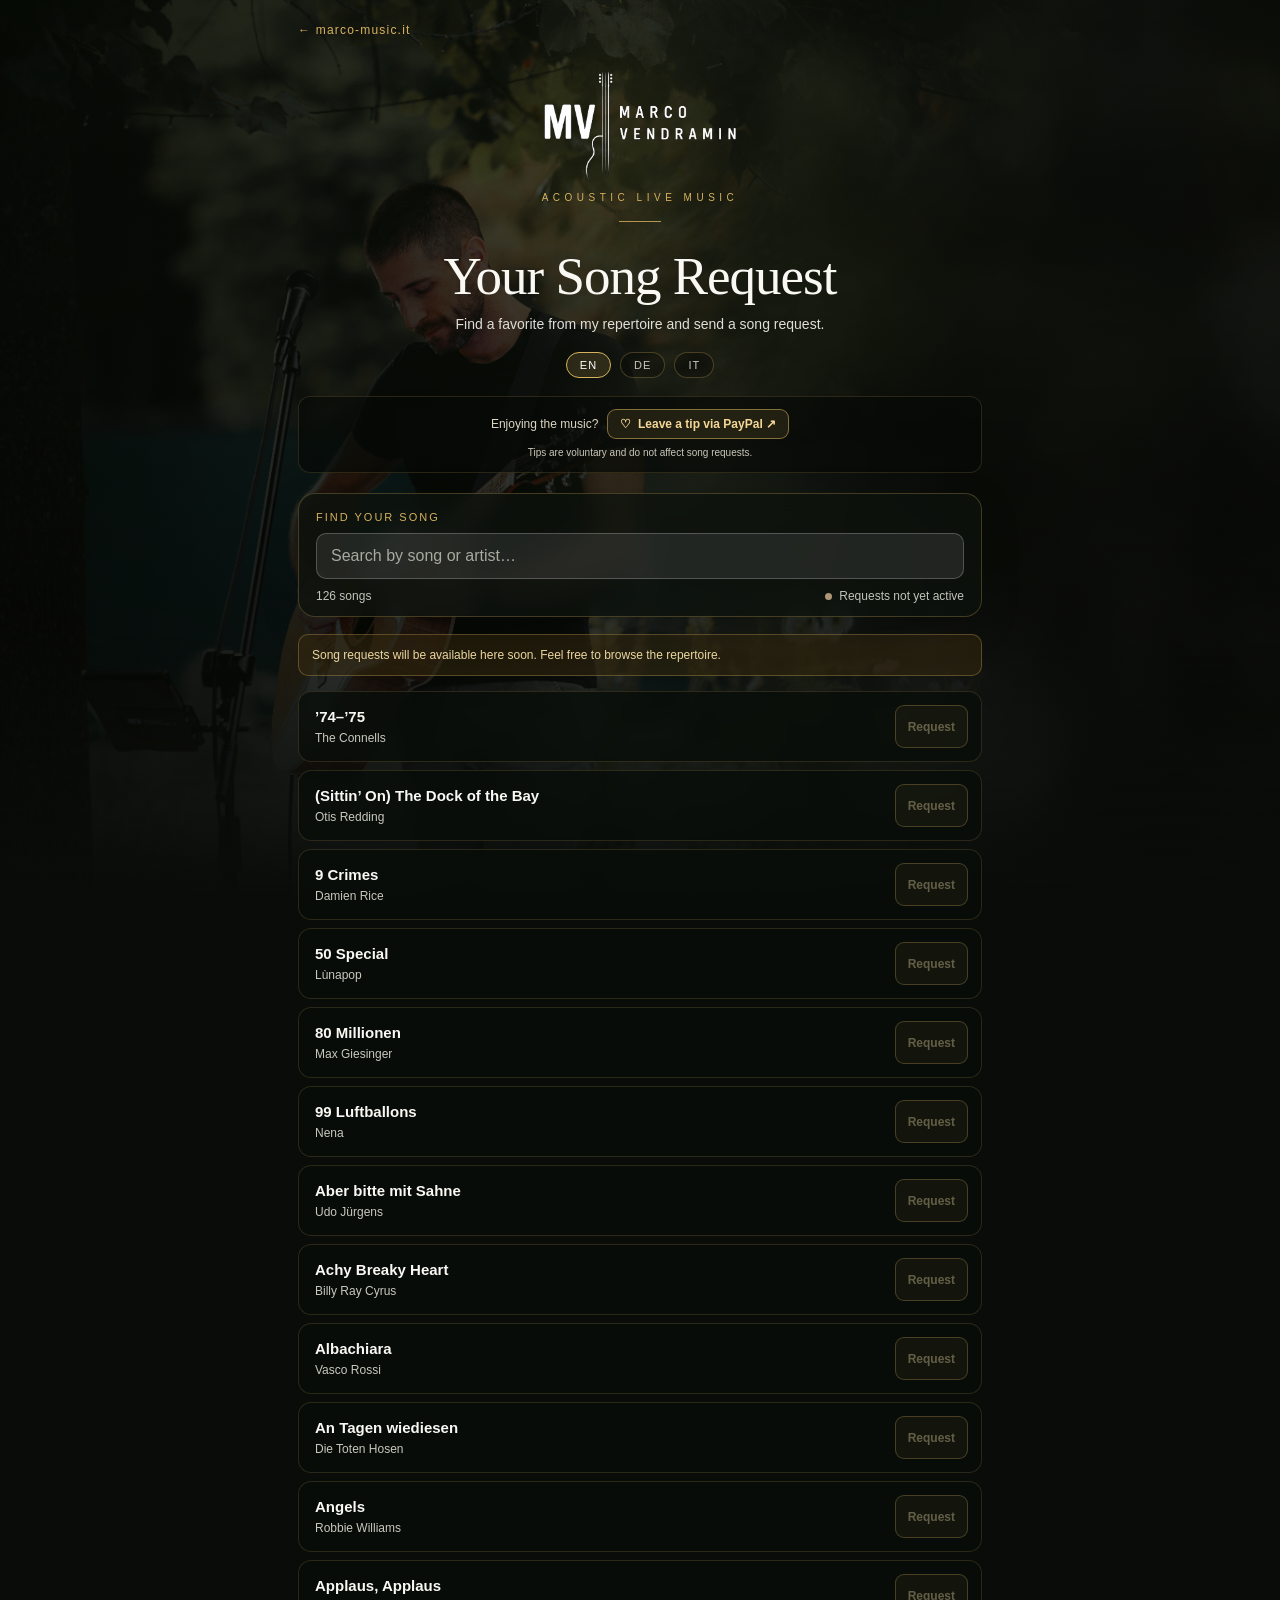
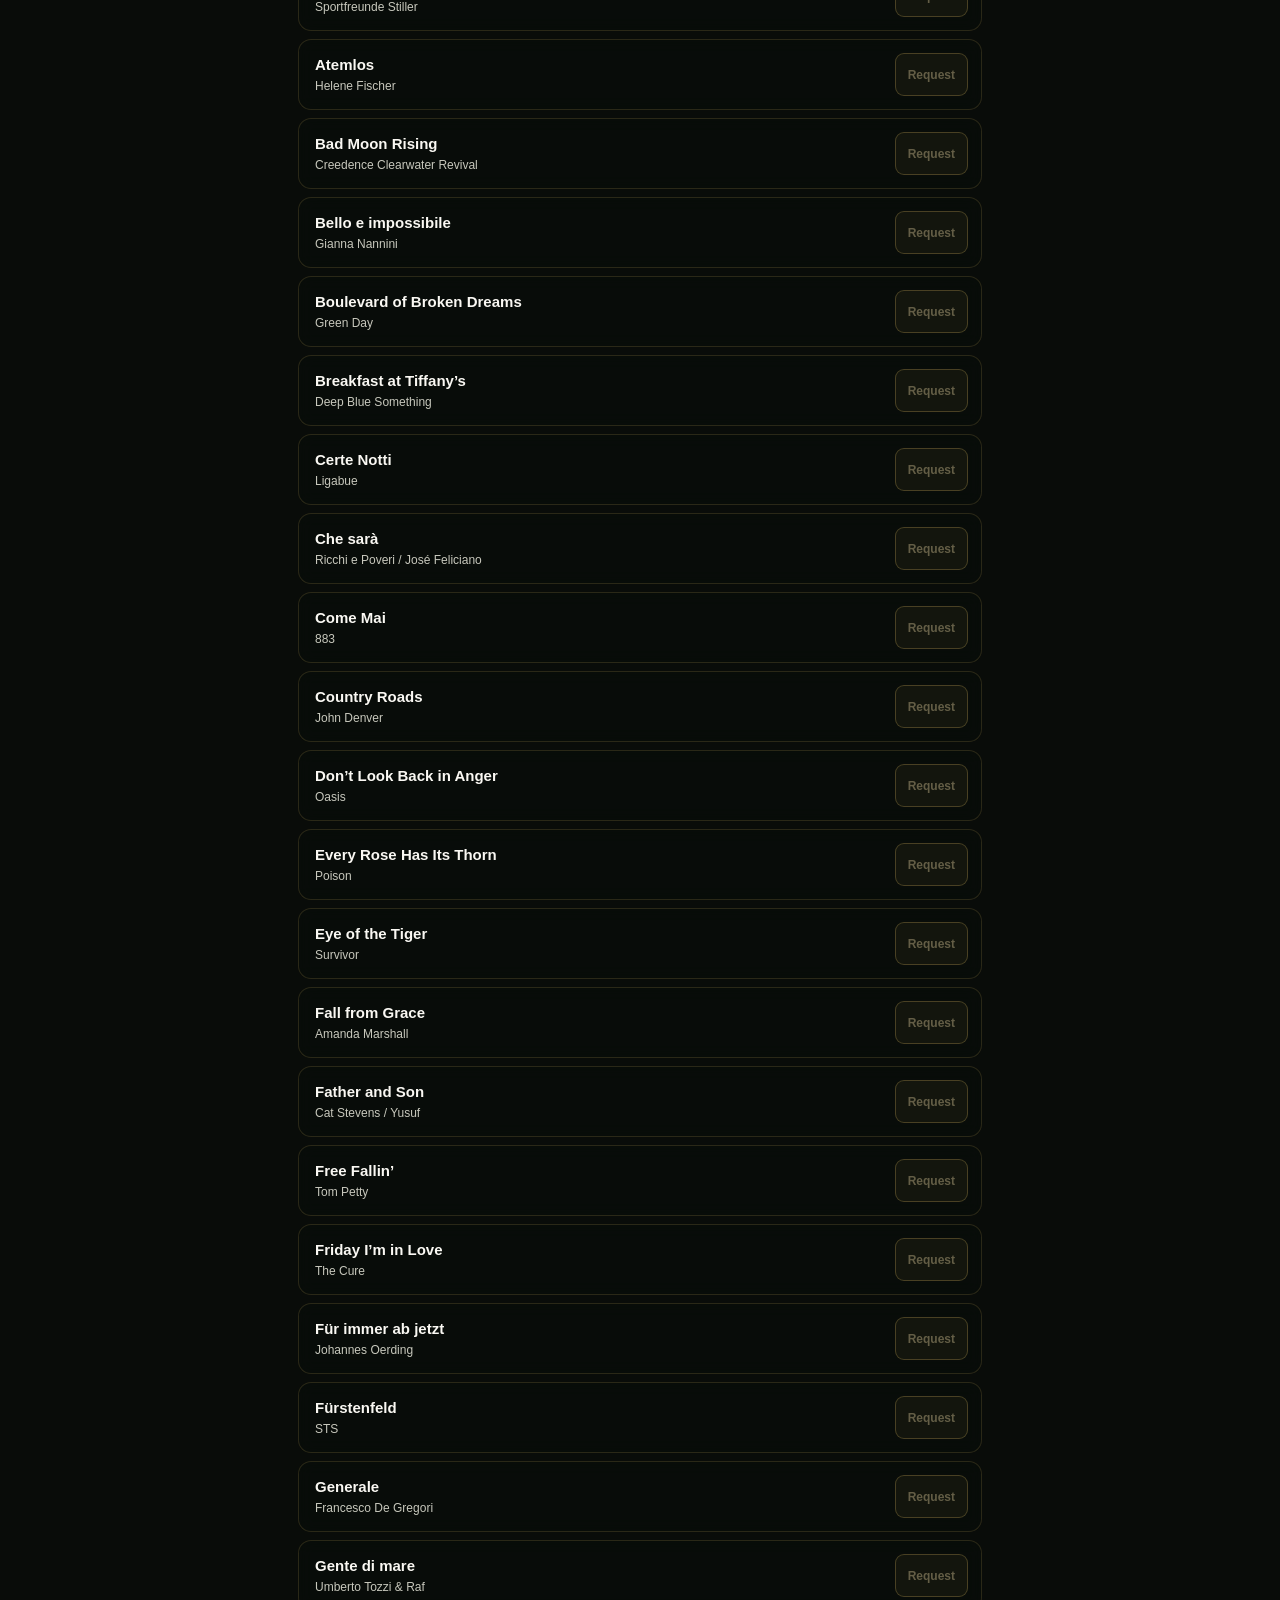
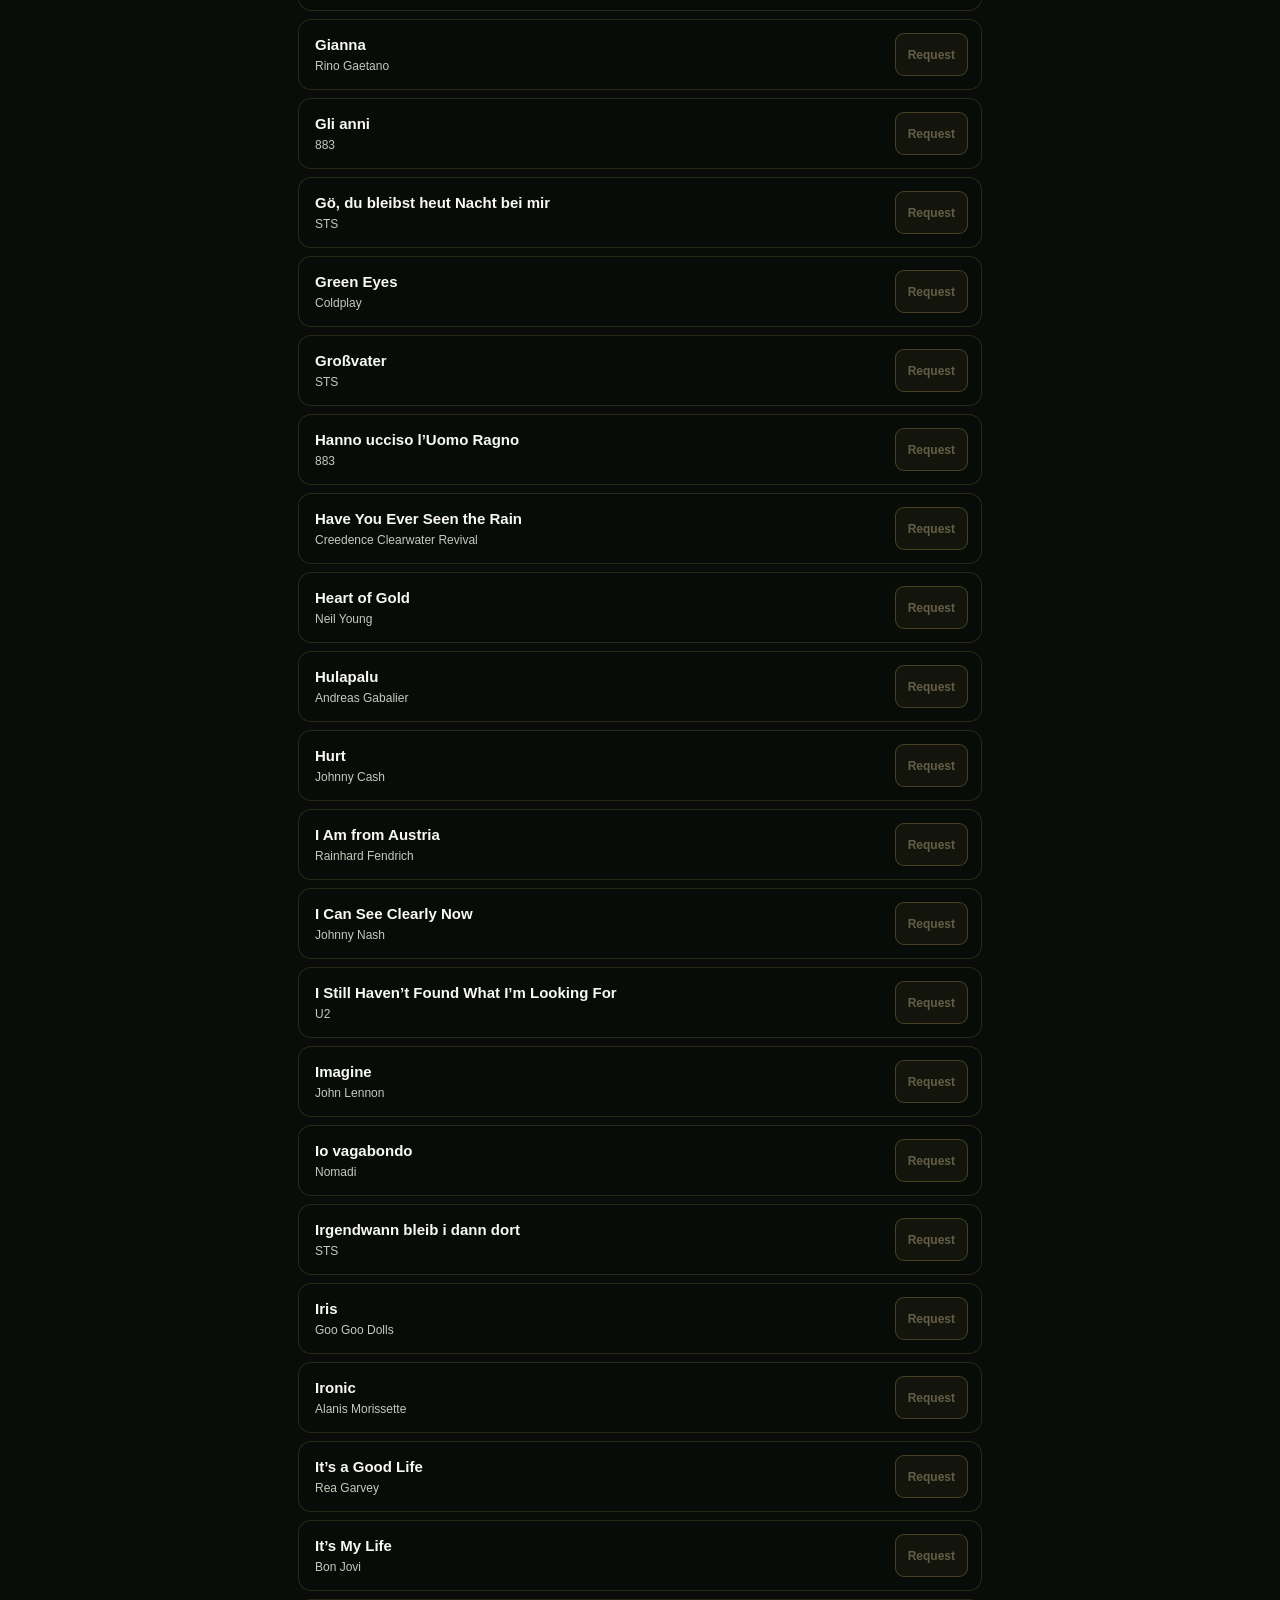
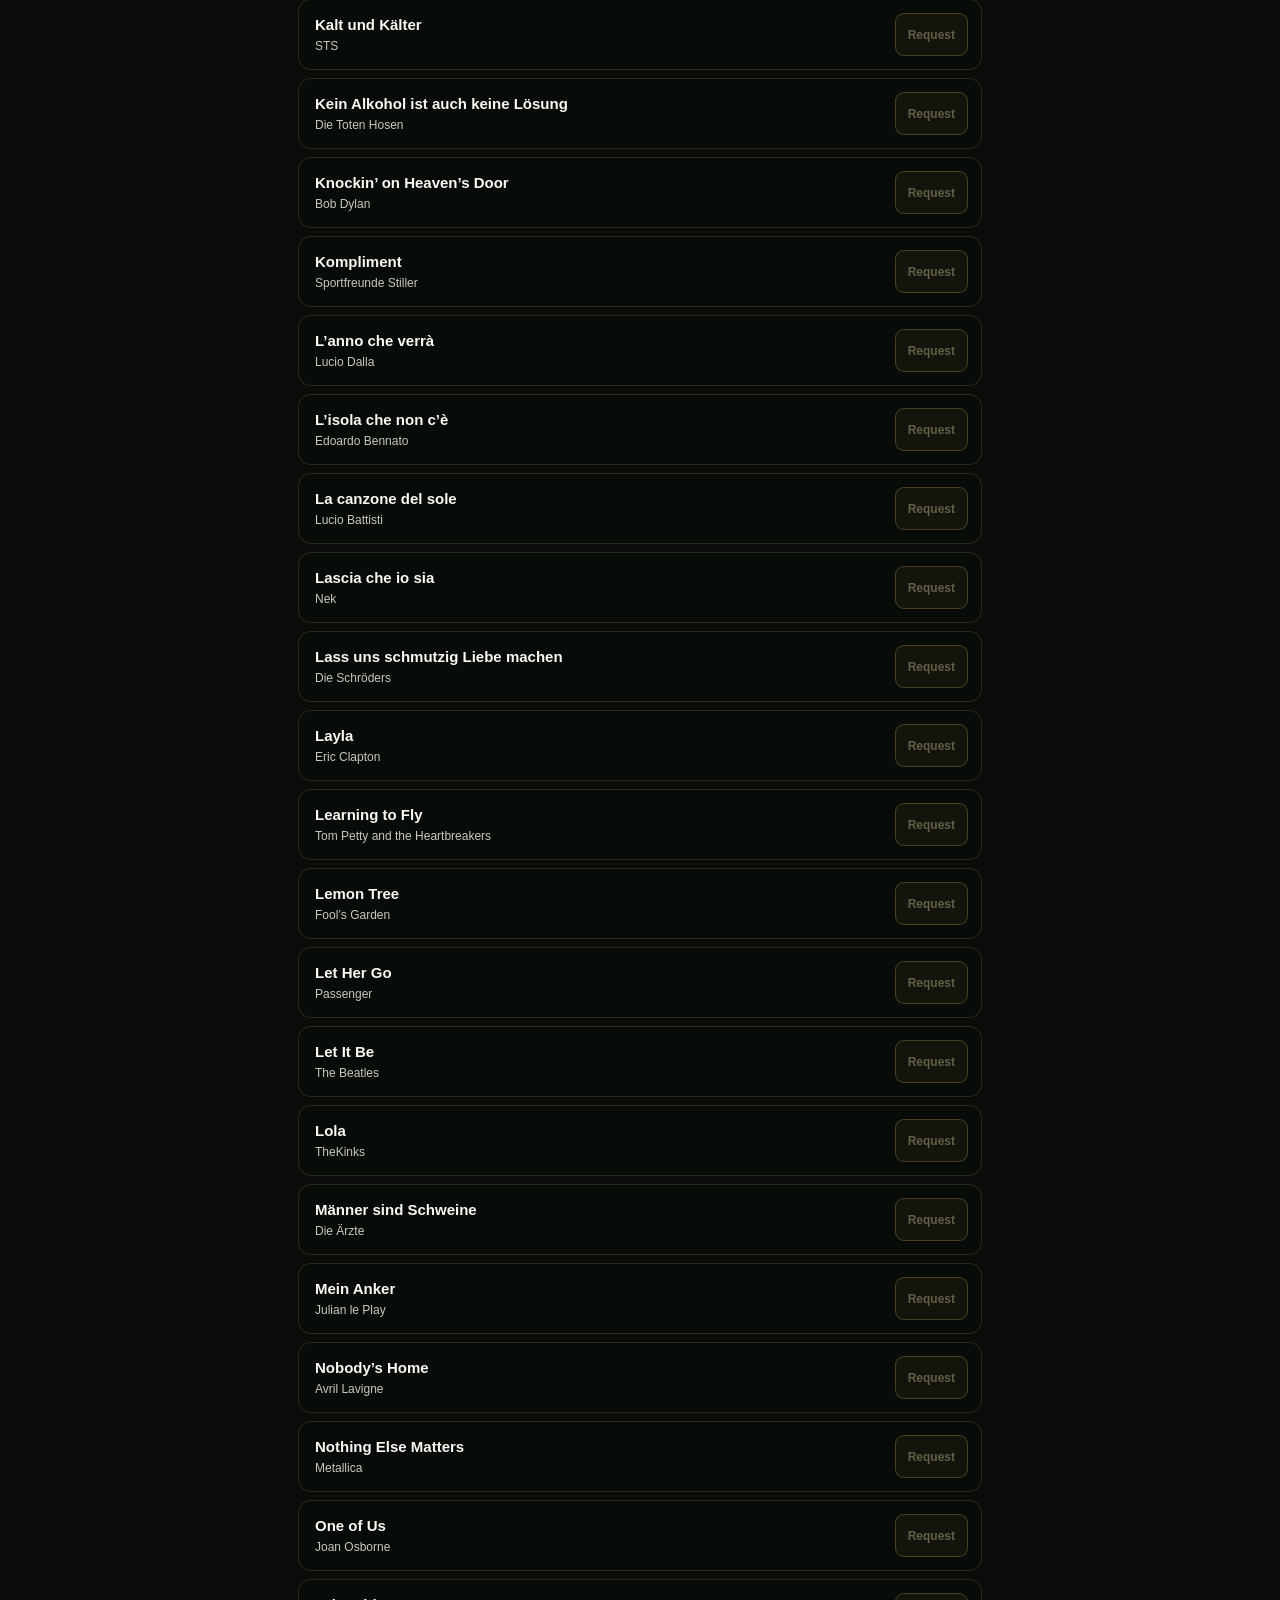
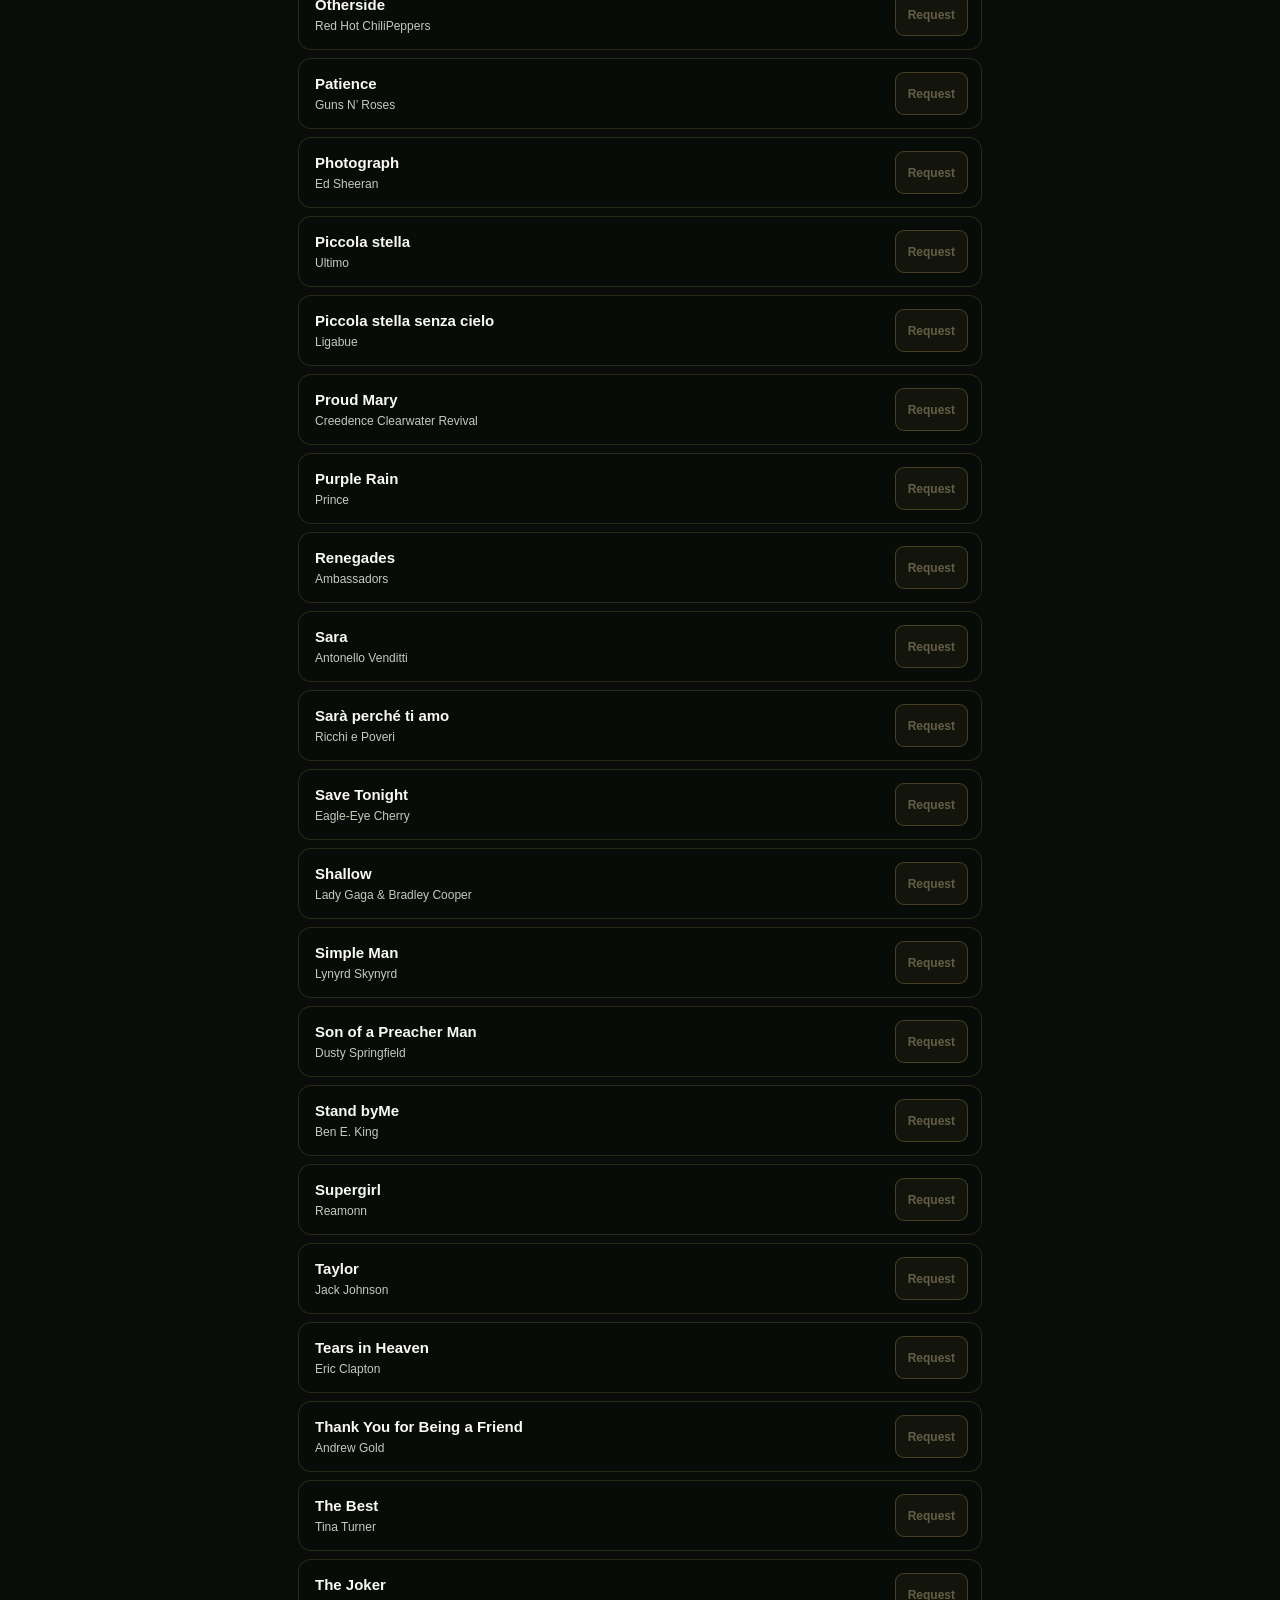
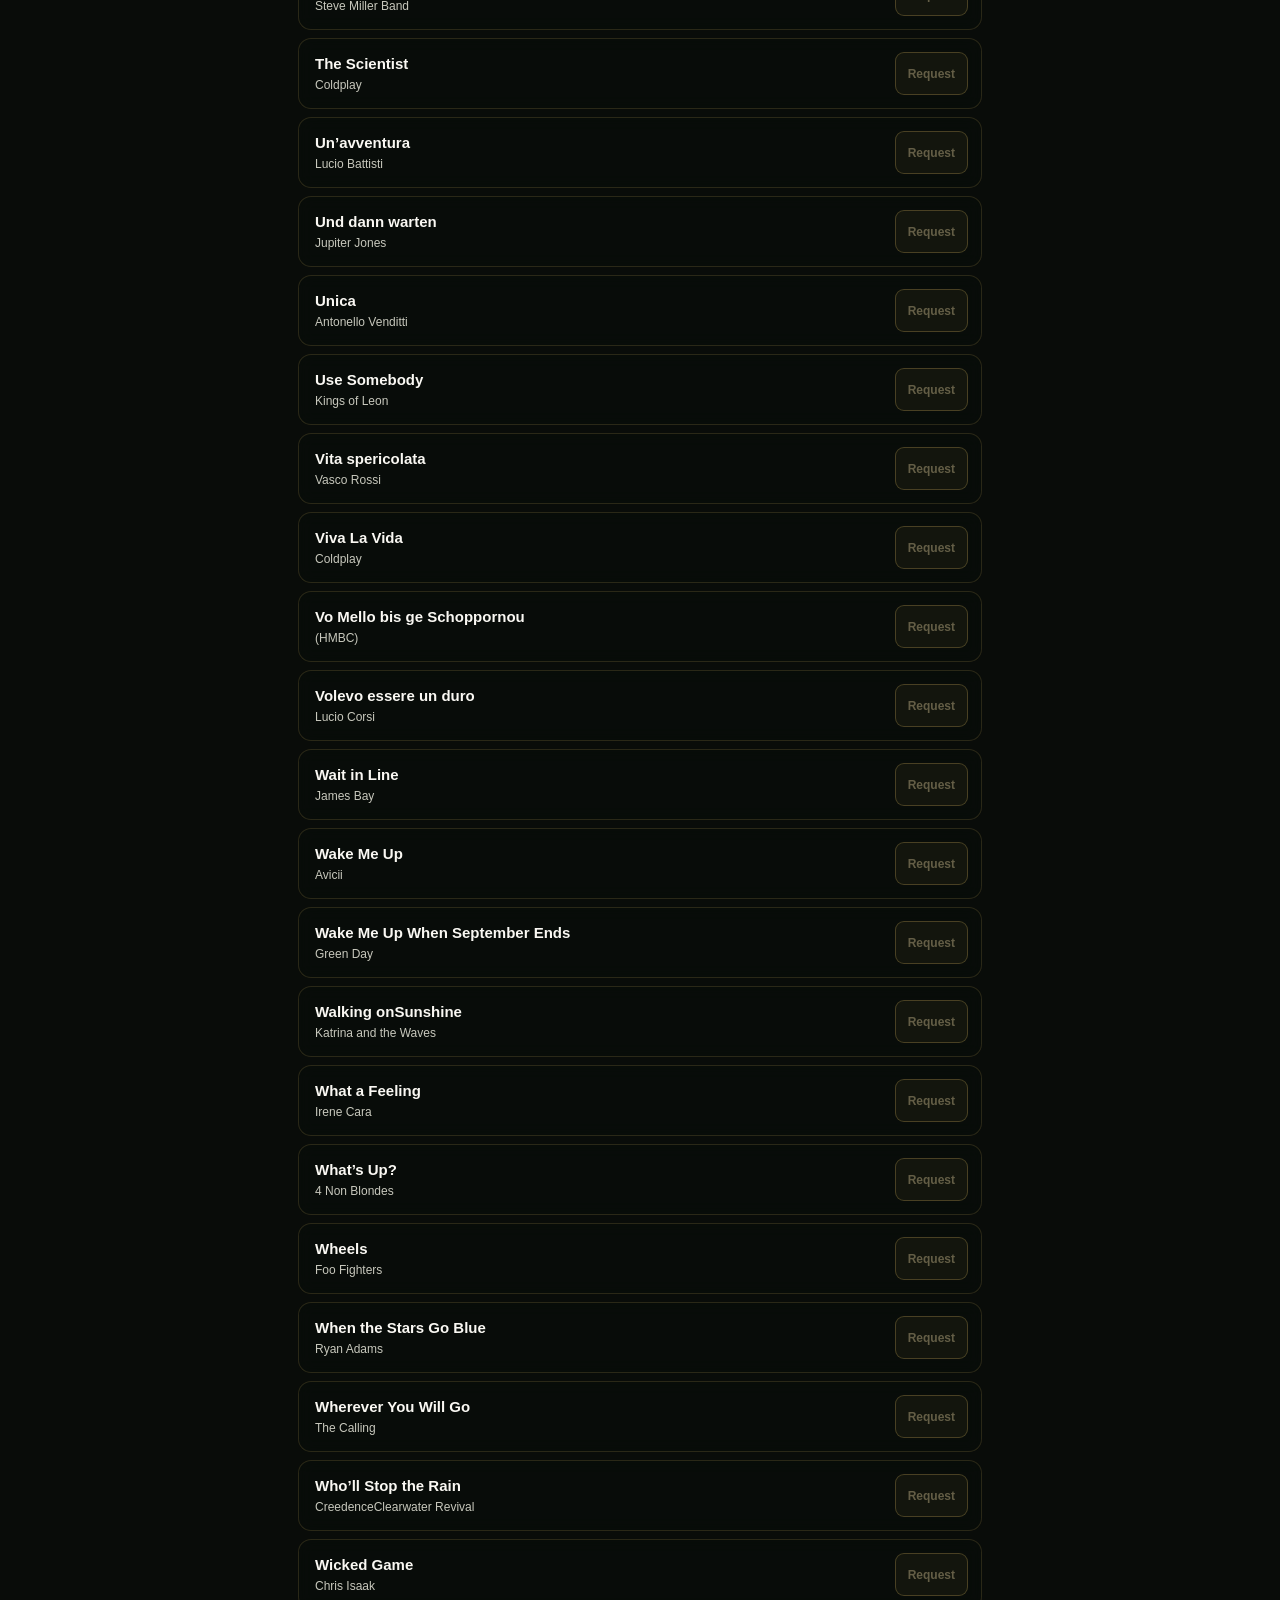
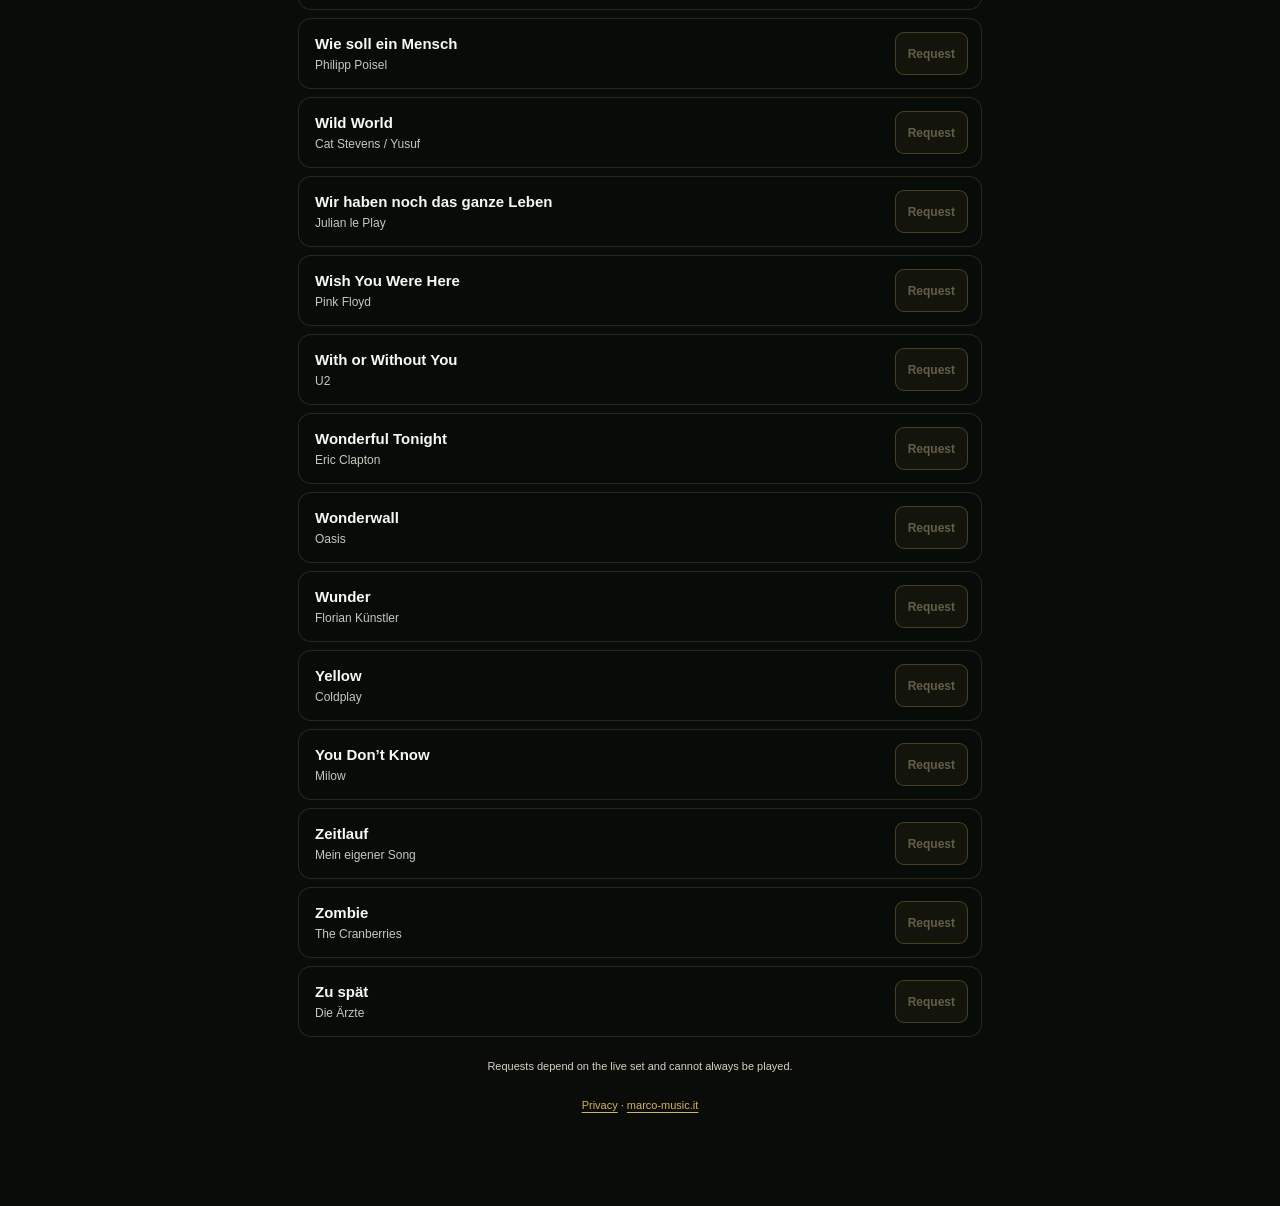
==== songrequest/index.html @ 8c44cd62 "Add files via upload" ====
<!doctype html>
<html lang="en">
<head>
  <meta charset="utf-8"><meta name="viewport" content="width=device-width,initial-scale=1">
  <meta name="theme-color" content="#0c0d09">
  <meta name="description" content="Choose a song from Marco Vendramin's acoustic live music repertoire.">
  <title>Song Requests · Marco Vendramin</title>
  <link rel="stylesheet" href="./styles.css">
  <script defer src="./config.js"></script><script defer src="./app.js"></script>
</head>
<body>
  <main class="shell">
    <a class="backlink" href="../">← marco-music.it</a>
    <header class="masthead">
      <img class="logo" src="../logo.png" alt="Marco Vendramin" />
      <p class="tagline">Acoustic Live Music</p>
      <h1 class="heading" id="heading">Your Song Request</h1>
      <p class="intro" id="intro">Find a favorite from my repertoire and send a song request.</p>
      <div class="langs" role="group" aria-label="Language">
        <button type="button" class="lang" data-lang="en">EN</button>
        <button type="button" class="lang" data-lang="de">DE</button>
        <button type="button" class="lang" data-lang="it">IT</button>
      </div>
    </header>
    <aside class="tip-row" aria-label="Support my music">
      <span id="tip-copy">Enjoying the music?</span>
      <a id="paypal-link" href="https://paypal.me/VendraminMarco?locale.x=it_IT&amp;country.x=IT" target="_blank" rel="noopener noreferrer">♡ &nbsp;<span id="tip-action">Leave a tip via PayPal</span> ↗</a>
      <small id="tip-note">Tips are voluntary and don't affect song requests.</small>
    </aside>
    <section class="search-card" aria-label="Search songs">
      <label class="search-label" for="search" id="search-label">Find your song</label>
      <input class="search-input" id="search" type="search" inputmode="search" autocomplete="off" placeholder="Search by song or artist…">
      <div class="search-meta"><span id="count">Loading songs…</span><span class="state"><span class="dot" id="status-dot"></span><span id="status">Checking requests…</span></span></div>
    </section>
    <div id="notice" class="notice" hidden role="status"></div>
    <ul id="songs" class="songlist" aria-live="polite"></ul>
    <p class="fineprint" id="disclaimer">Requests depend on the live set and cannot always be played.</p>
    <p class="fineprint"><a href="./privacy.html">Privacy</a> · <a href="../">marco-music.it</a></p>
  </main>
  <div id="modal" class="modal" hidden role="dialog" aria-modal="true" aria-labelledby="modal-heading">
    <div class="modal-card">
      <h2 class="modal-title" id="modal-heading">Request this song?</h2>
      <div id="modal-song" class="modal-song"></div><div id="modal-artist" class="modal-artist"></div>
      <div class="modal-actions"><button class="action secondary" type="button" id="cancel">Cancel</button><button class="action primary" type="button" id="send">Send request</button></div>
    </div>
  </div>
</body>
</html>
---- songrequest/styles.css ----
:root{color-scheme:dark;--ink:#faf8f3;--muted:#c0c5b9;--gold:#d7b25e;--line:rgba(215,178,94,.27);--surface:rgba(13,18,13,.78);--deep:#080b08;--ok:#9dbb87}
*{box-sizing:border-box}html{scroll-behavior:smooth}body{margin:0;min-height:100vh;background:#090c09;color:var(--ink);font-family:-apple-system,BlinkMacSystemFont,"Segoe UI",Roboto,Arial,sans-serif}
body:before{content:"";position:fixed;inset:0;z-index:-2;background:linear-gradient(95deg,rgba(6,10,5,.90),rgba(8,12,7,.55) 45%,rgba(4,6,4,.84)),url('../background.jpg') center 38%/cover no-repeat}
body:after{content:"";position:fixed;inset:0;z-index:-1;background:linear-gradient(to bottom,rgba(0,0,0,.15),rgba(0,0,0,.45) 70%,#090c09)}
a{color:inherit}button,input{font:inherit}button{cursor:pointer}button:disabled{cursor:not-allowed}button:focus-visible,input:focus-visible,a:focus-visible{outline:2px solid var(--gold);outline-offset:3px}
.shell{max-width:720px;margin:auto;padding:20px 18px 70px}.masthead{text-align:center;padding-top:14px}.logo{display:block;width:206px;max-width:56vw;height:auto;margin:0 auto 0;filter:drop-shadow(0 3px 20px rgba(0,0,0,.55))}.tagline{font-size:10px;letter-spacing:4.5px;color:var(--gold);text-transform:uppercase;margin:6px 0 24px}.tagline:after{content:"";width:42px;height:1px;background:var(--gold);display:block;margin:18px auto 0;opacity:.8}
.heading{font-family:Georgia,"Times New Roman",serif;font-weight:400;text-align:center;font-size:clamp(35px,7.5vw,53px);margin:7px 0 7px;letter-spacing:-1px}.intro{text-align:center;line-height:1.6;color:#dfded8;margin:0 auto 21px;max-width:480px;font-size:14px}.langs{display:flex;justify-content:center;gap:9px;margin:-4px 0 18px}.lang{border:1px solid rgba(215,178,94,.28);border-radius:18px;background:rgba(0,0,0,.25);color:#c9c7bd;font-size:11px;letter-spacing:1px;padding:6px 13px}.lang[aria-pressed="true"]{background:rgba(215,178,94,.16);color:#fff;border-color:var(--gold)}
.search-card,.panel{background:var(--surface);border:1px solid var(--line);border-radius:17px;backdrop-filter:blur(10px);-webkit-backdrop-filter:blur(10px);box-shadow:0 12px 40px rgba(0,0,0,.14)}.search-card{padding:17px 17px 13px;margin:0 0 17px}.search-label{display:block;font-size:11px;text-transform:uppercase;letter-spacing:2px;color:var(--gold);margin-bottom:10px}.search-input{width:100%;background:rgba(255,255,255,.085);color:var(--ink);padding:13px 14px;border:1px solid rgba(255,255,255,.22);border-radius:10px;font-size:16px;outline:0}.search-input::placeholder{color:#a7aa9f}.search-meta{display:flex;justify-content:space-between;gap:10px;margin-top:10px;font-size:12px;color:var(--muted)}.state{font-size:12px;display:inline-flex;gap:7px;align-items:center}.dot{width:7px;height:7px;border-radius:50%;background:#af9776;display:inline-block}.dot.live{background:#9dbb87;box-shadow:0 0 0 3px rgba(157,187,135,.10)}
.songlist{display:grid;gap:8px;list-style:none;padding:0;margin:0}.song{border:1px solid rgba(215,178,94,.17);border-radius:13px;background:rgba(9,13,10,.77);padding:13px 13px 13px 16px;display:flex;justify-content:space-between;gap:12px;align-items:center;backdrop-filter:blur(8px)}.song-title{font-size:15px;line-height:1.35;font-weight:600;margin-bottom:3px}.song-artist{font-size:12px;line-height:1.35;color:#c8c8bd}.wish{border:1px solid rgba(215,178,94,.8);border-radius:9px;background:rgba(215,178,94,.15);color:#f9e2a9;padding:10px 12px;white-space:nowrap;font-size:12px;font-weight:600;min-height:43px;flex-shrink:0}.wish:hover:not(:disabled){background:rgba(215,178,94,.30)}.wish:disabled{opacity:.38}.no-results{text-align:center;padding:24px 10px;color:#ddd}.fineprint{text-align:center;color:#d8d3c0;font-size:11px;line-height:1.6;margin:21px 0}.fineprint a{color:var(--gold);text-underline-offset:3px}.backlink{display:inline-block;color:#d9b25d;text-decoration:none;font-size:12px;letter-spacing:1.2px;margin-bottom:14px}.backlink:hover{text-decoration:underline}
.notice{padding:11px 13px;border-radius:10px;border:1px solid rgba(215,178,94,.32);background:rgba(52,40,16,.55);margin:10px 0 15px;color:#efd9a2;font-size:12px;line-height:1.5}.notice[hidden]{display:none}.notice.error{border-color:#b8796f;background:rgba(77,29,29,.65);color:#f3cac2}.notice.success{border-color:#7d9f7a;background:rgba(27,65,35,.65);color:#d8edcd}
.modal{position:fixed;inset:0;z-index:50;display:grid;place-items:center;background:rgba(0,0,0,.72);padding:20px}.modal[hidden]{display:none}.modal-card{max-width:410px;width:100%;border-radius:17px;padding:24px;background:#171b14;border:1px solid var(--line);box-shadow:0 18px 55px rgba(0,0,0,.5)}.modal-title{font-family:Georgia,"Times New Roman",serif;font-size:25px;margin:2px 0 13px}.modal-song{font-size:17px;font-weight:600}.modal-artist{font-size:13px;color:#c0c2b9;margin-top:4px}.modal-actions{display:flex;justify-content:flex-end;gap:10px;margin-top:22px}.action{border-radius:10px;min-height:43px;padding:10px 15px;font-weight:600;font-size:13px}.action.secondary{color:#ecece5;background:transparent;border:1px solid rgba(255,255,255,.25)}.action.primary{border:1px solid #d7b25e;background:var(--gold);color:#1a160a}.action.primary:disabled{opacity:.5}.sr-only{position:absolute;width:1px;height:1px;padding:0;margin:-1px;overflow:hidden;clip:rect(0,0,0,0);white-space:nowrap;border:0}
@media(max-width:420px){.shell{padding:12px 12px 46px}.logo{width:190px}.song{padding:11px 10px 11px 12px}.song-title{font-size:14px}.wish{font-size:11px;padding:9px 10px}.search-card{padding:14px}}

.tip-row{display:flex;justify-content:center;align-items:center;flex-wrap:wrap;column-gap:9px;row-gap:7px;margin:0 0 20px;padding:12px 14px;border:1px solid rgba(215,178,94,.17);border-radius:12px;background:rgba(6,9,6,.68);text-align:center;font-size:12px;color:#ded7c4}
.tip-row a{display:inline-block;padding:7px 12px;border:1px solid rgba(215,178,94,.55);border-radius:9px;background:rgba(215,178,94,.11);color:#f5d898;text-decoration:none;font-weight:700}
.tip-row a:hover{background:rgba(215,178,94,.24)}.tip-row small{display:block;flex-basis:100%;font-size:10px;color:#cbc7bb;line-height:1.4}
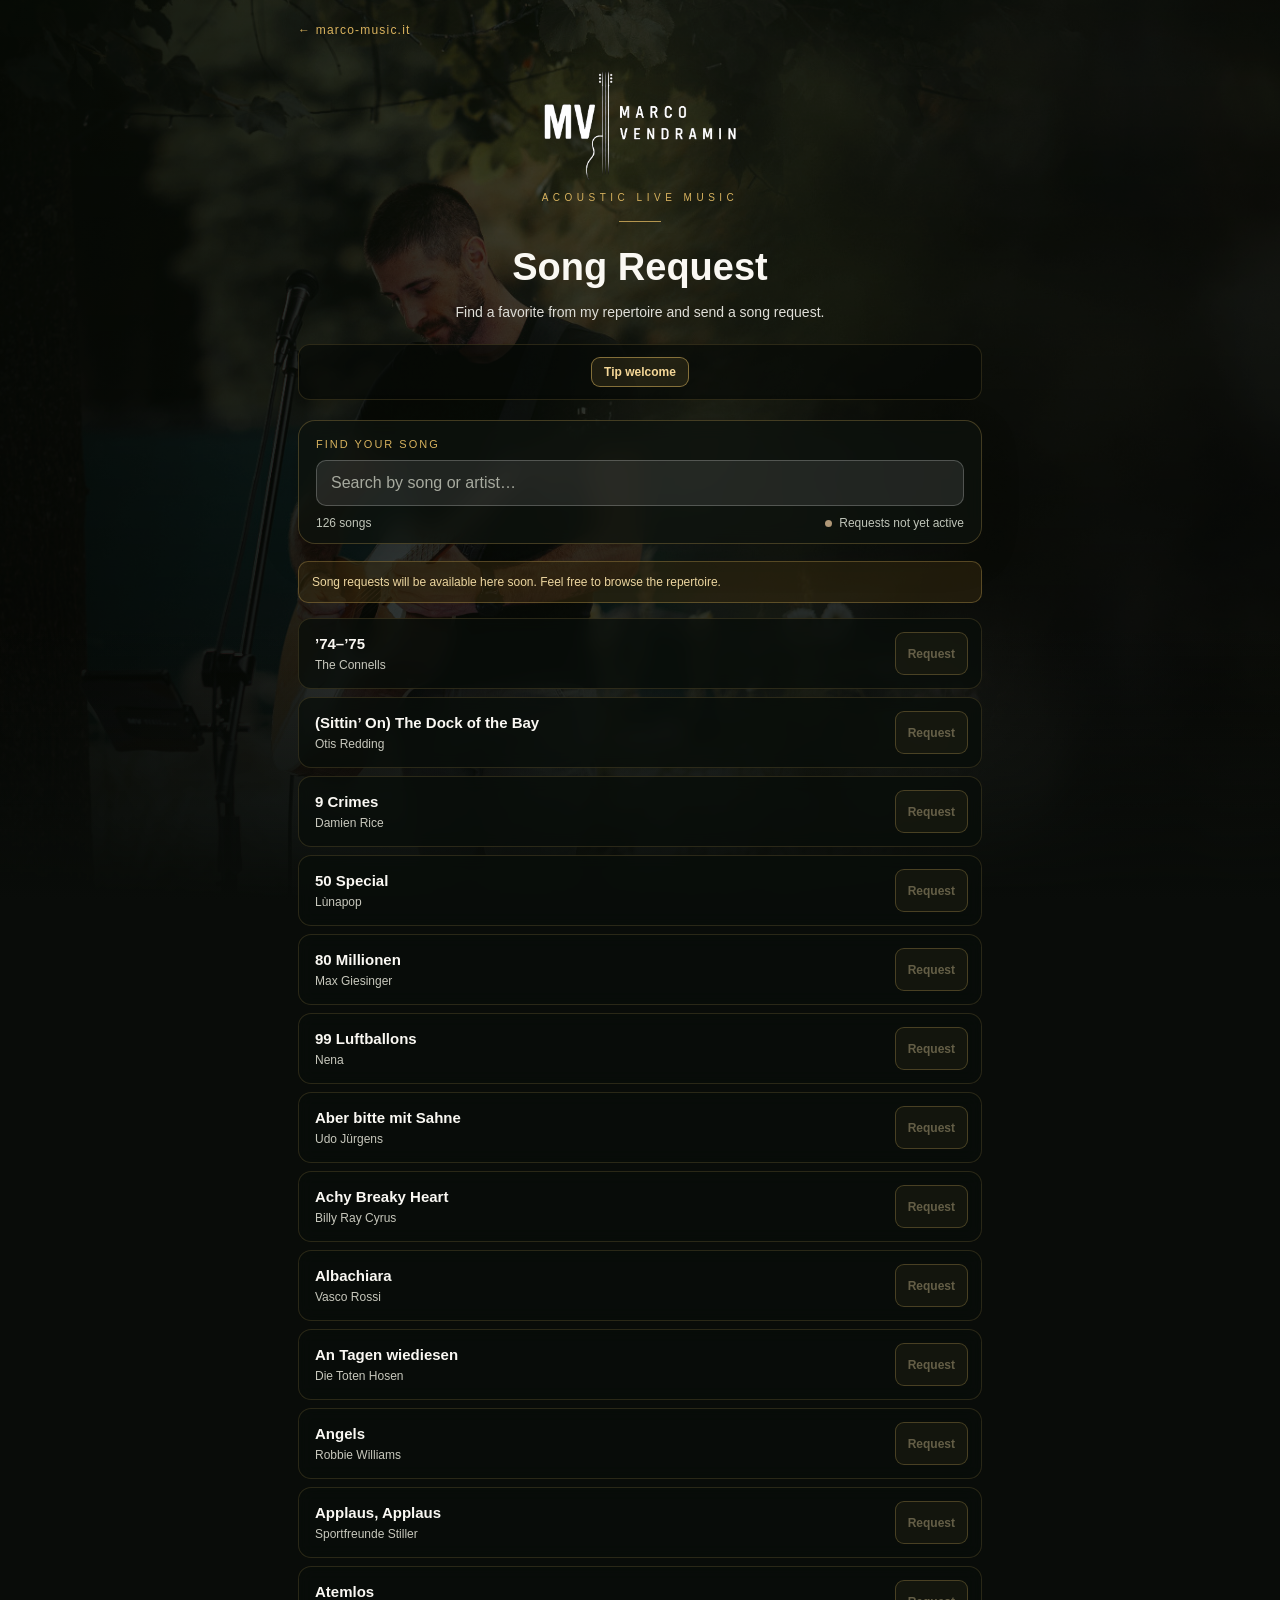
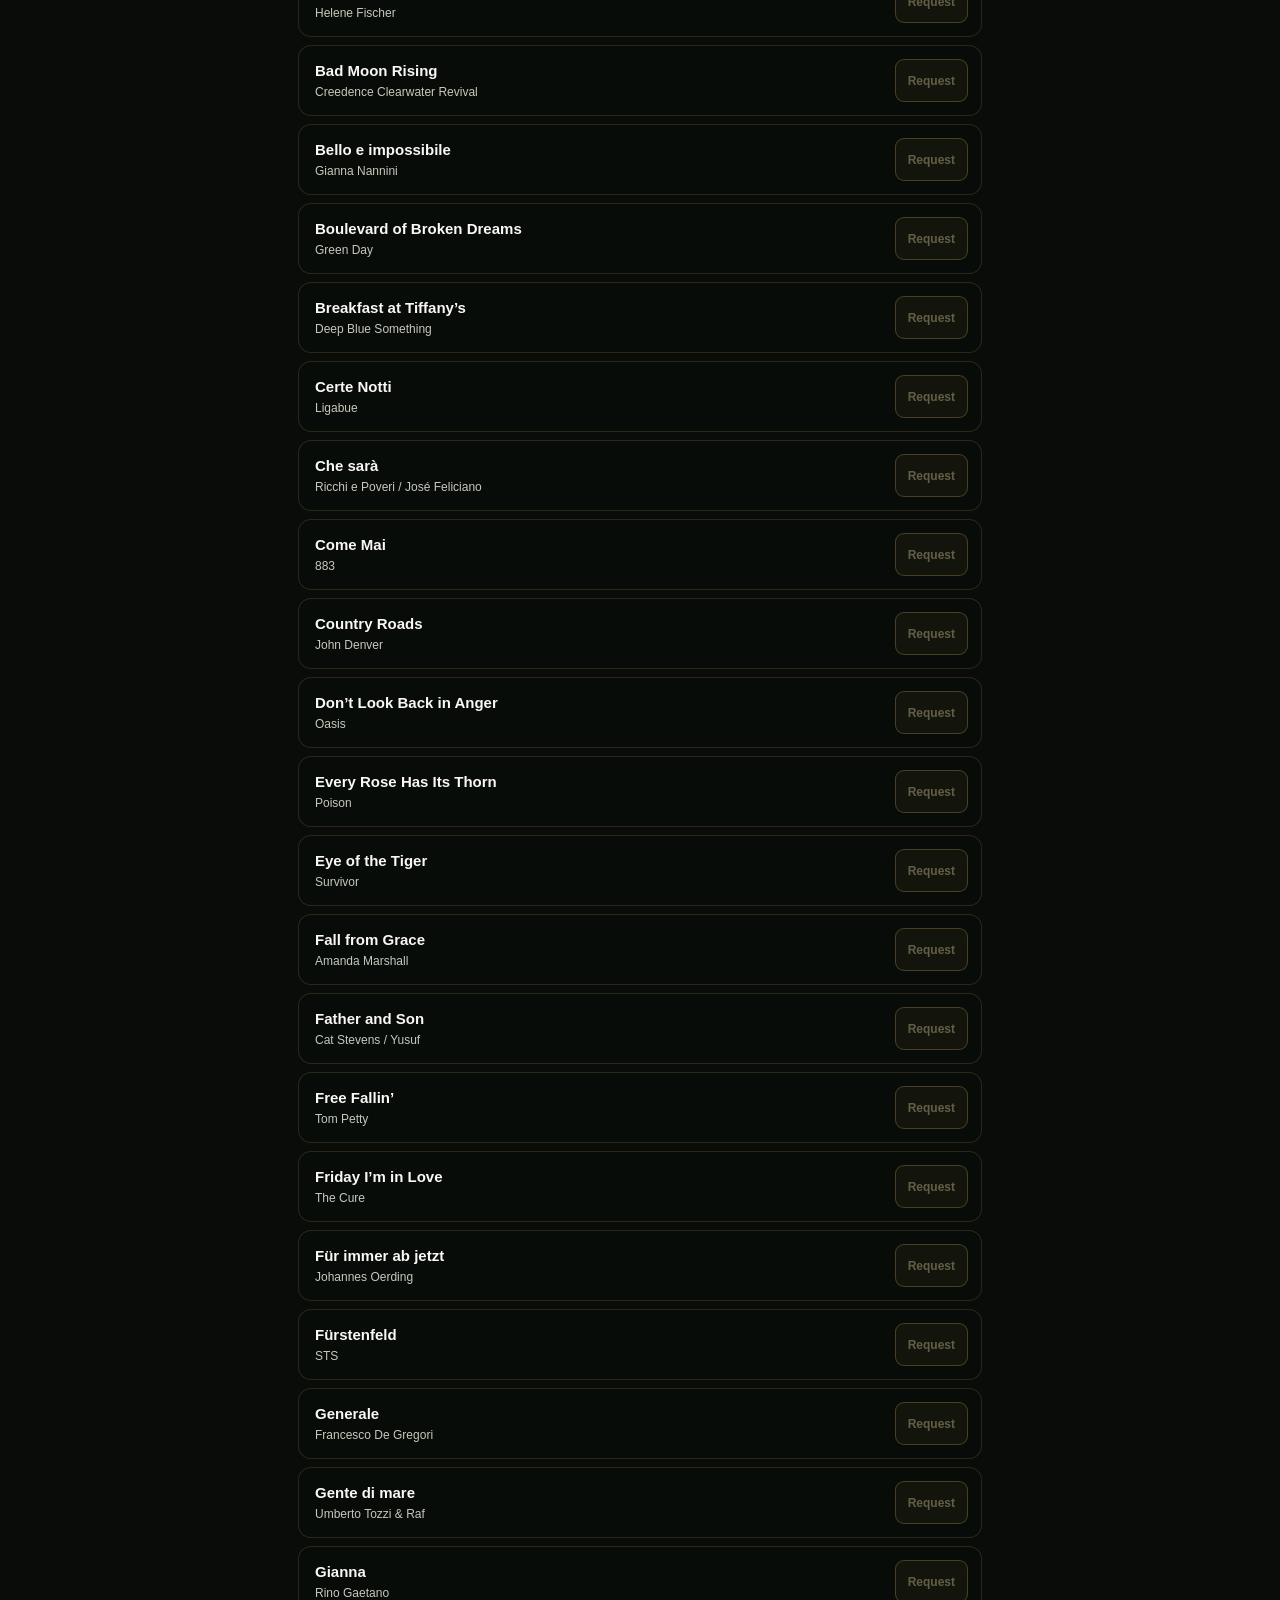
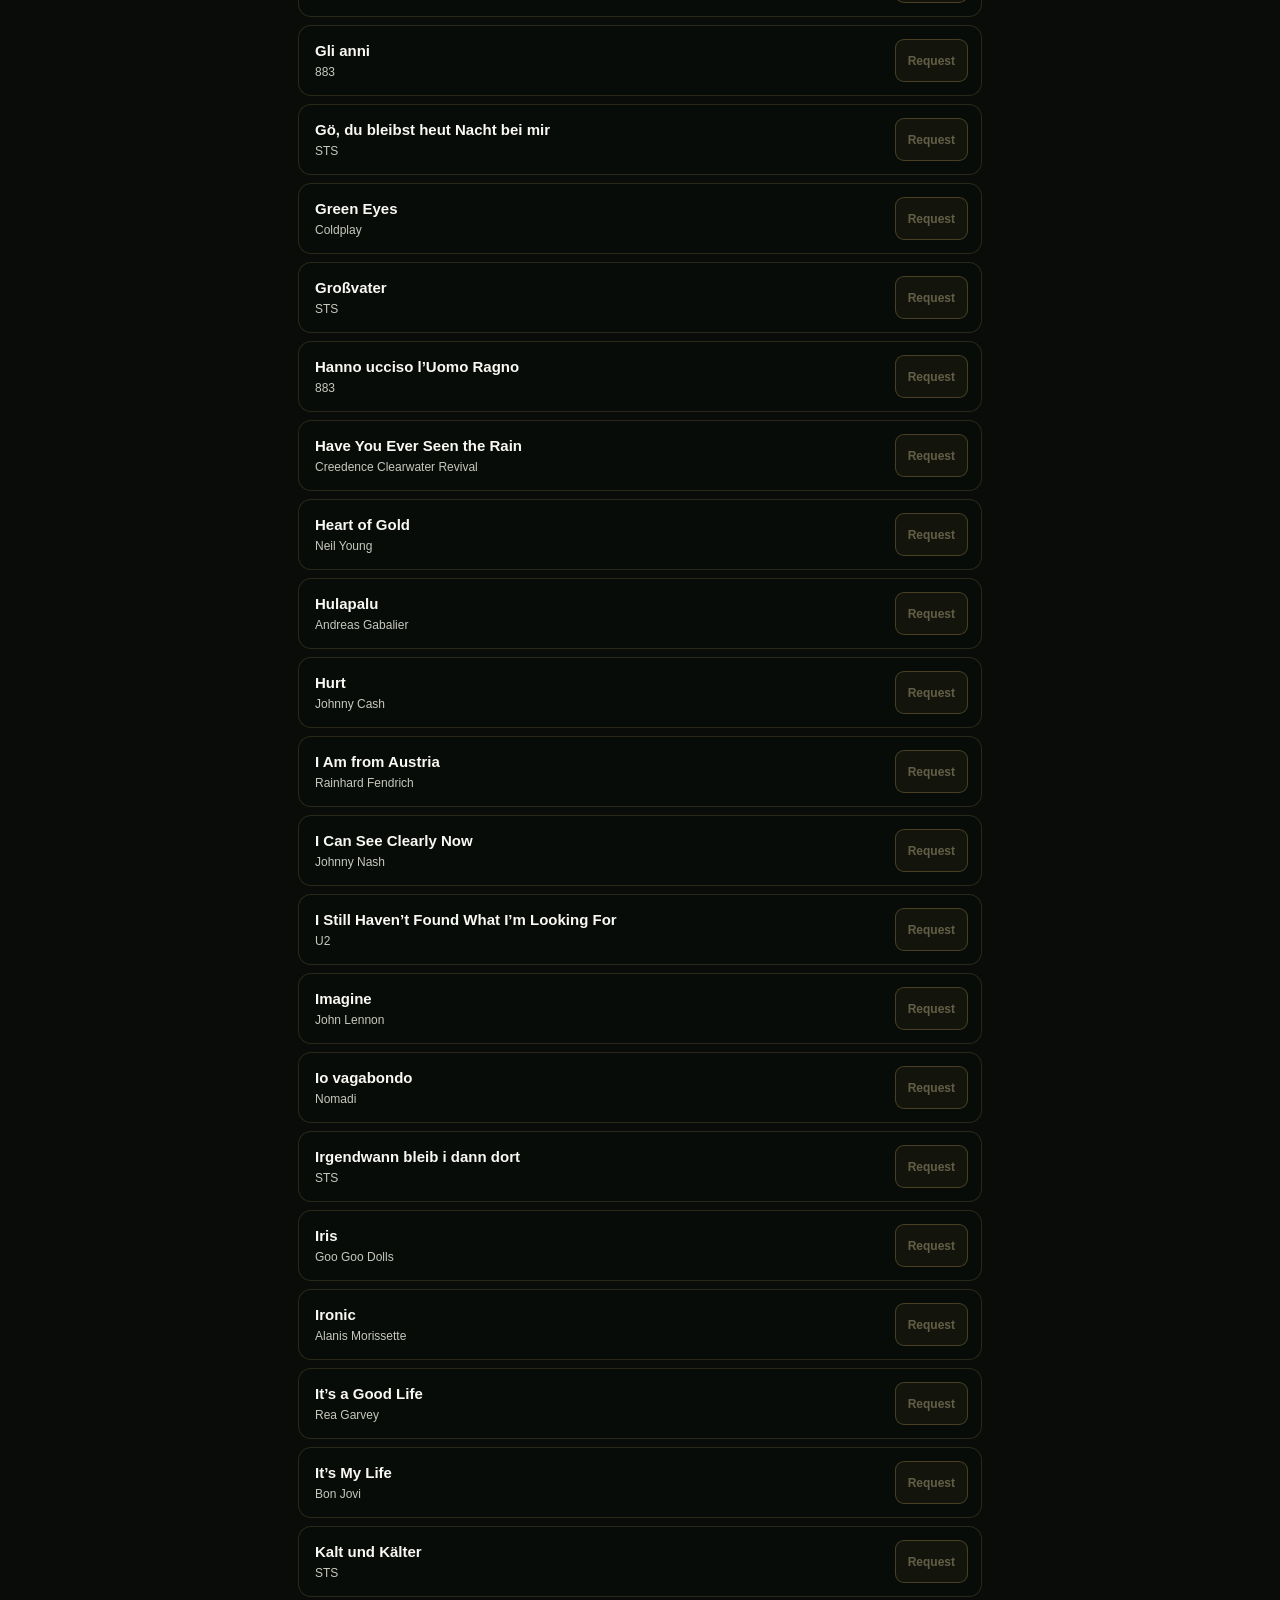
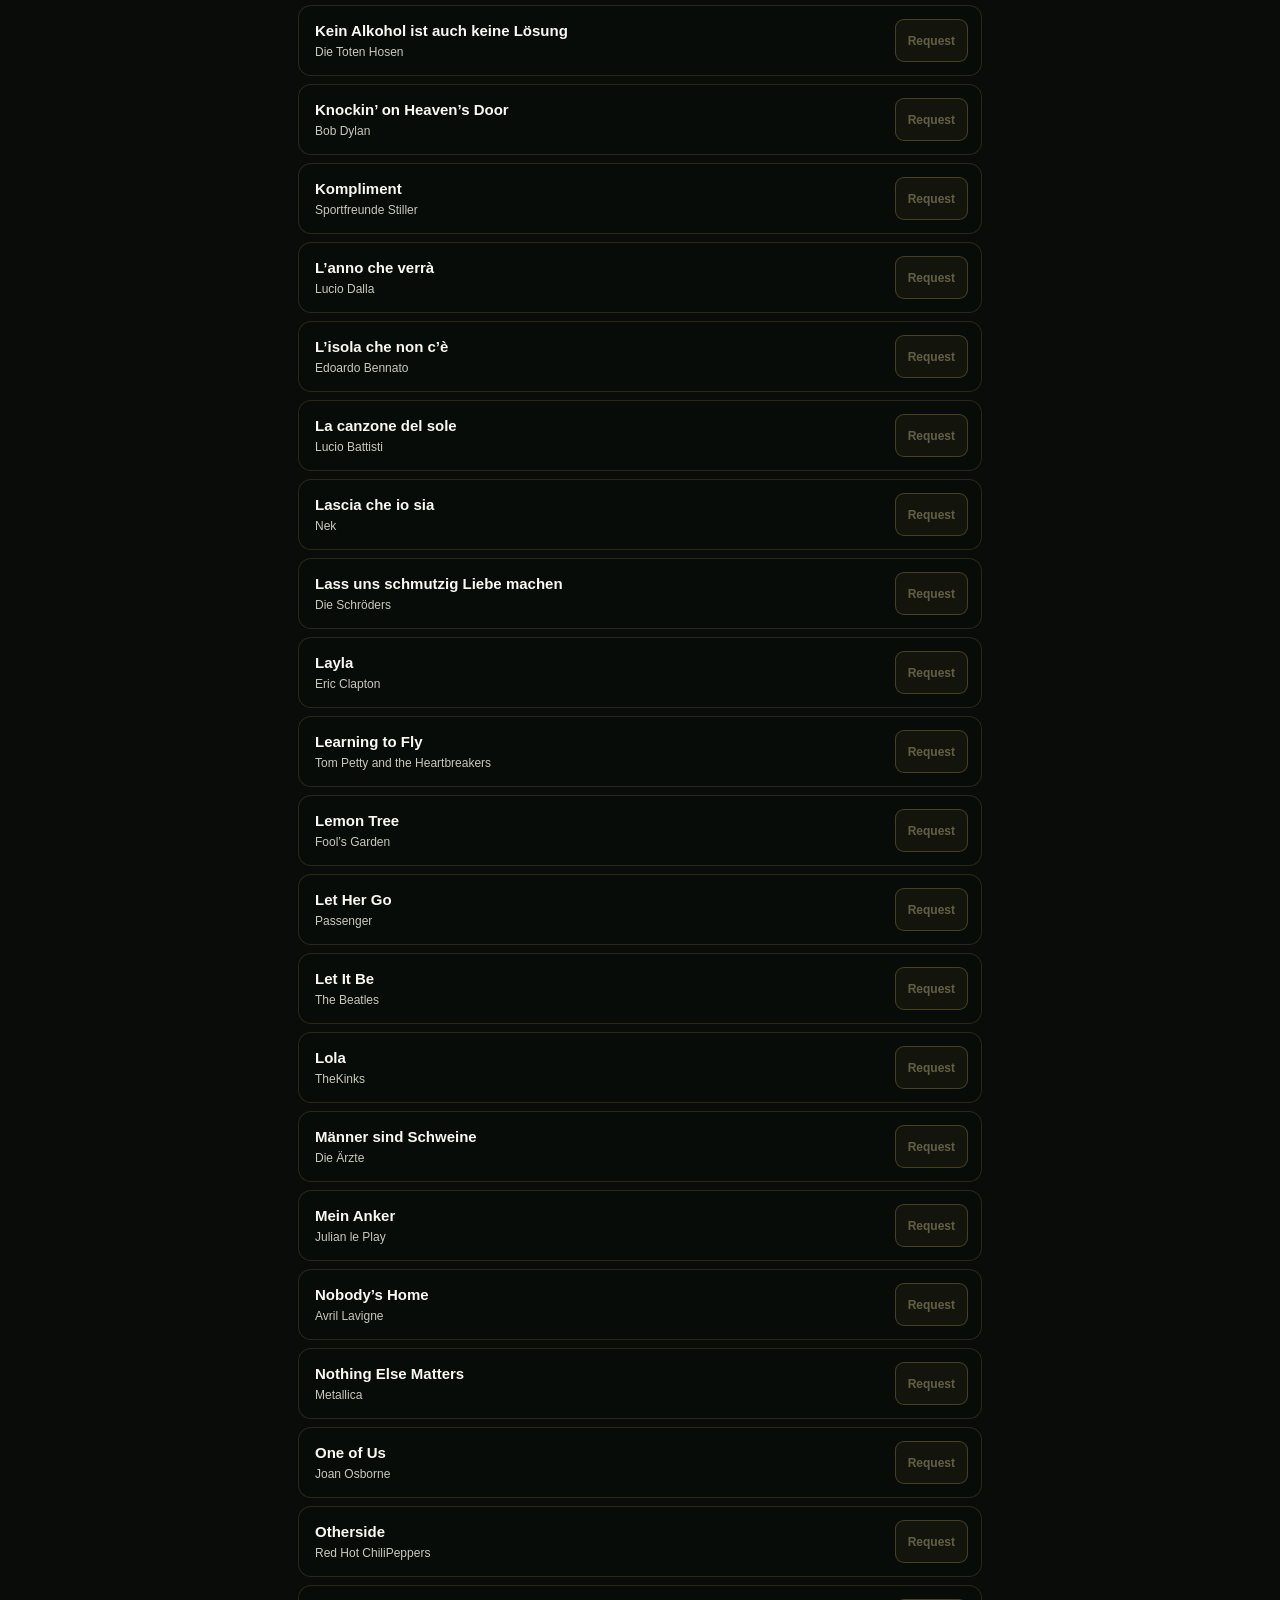
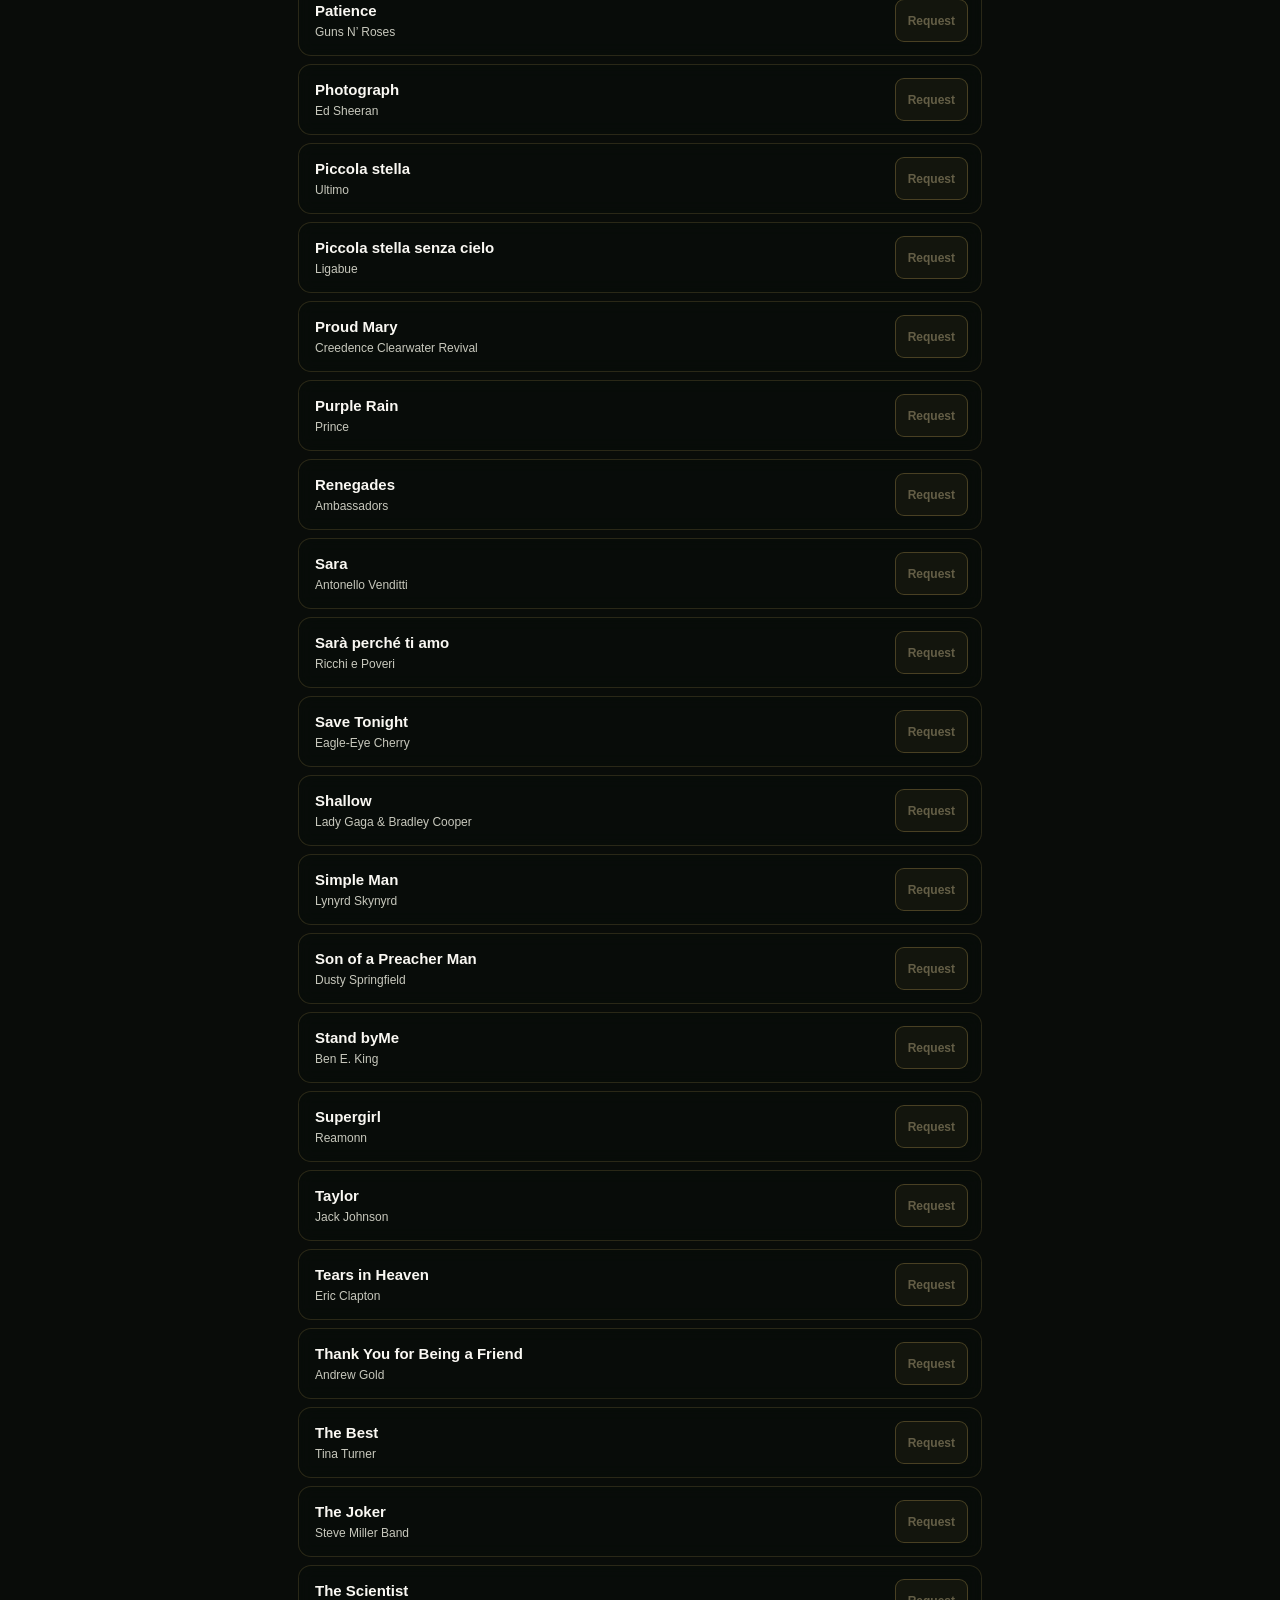
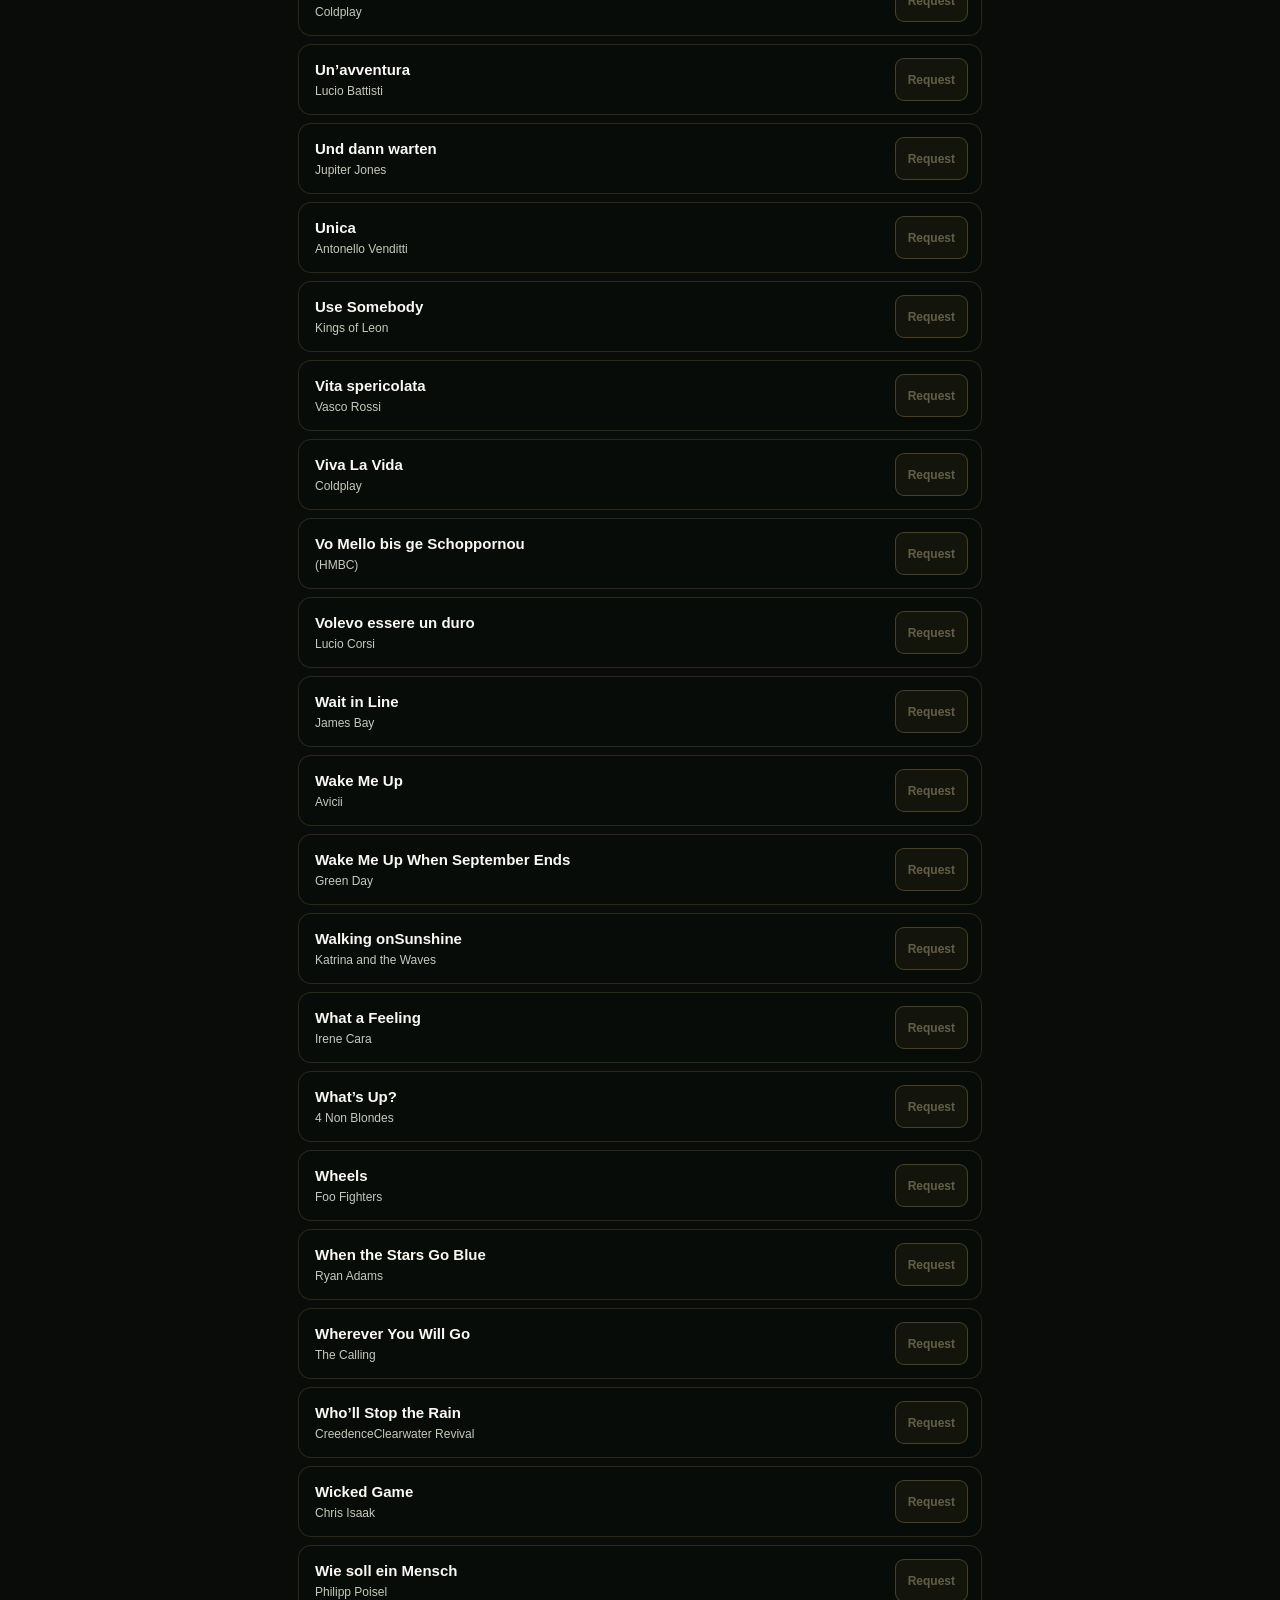
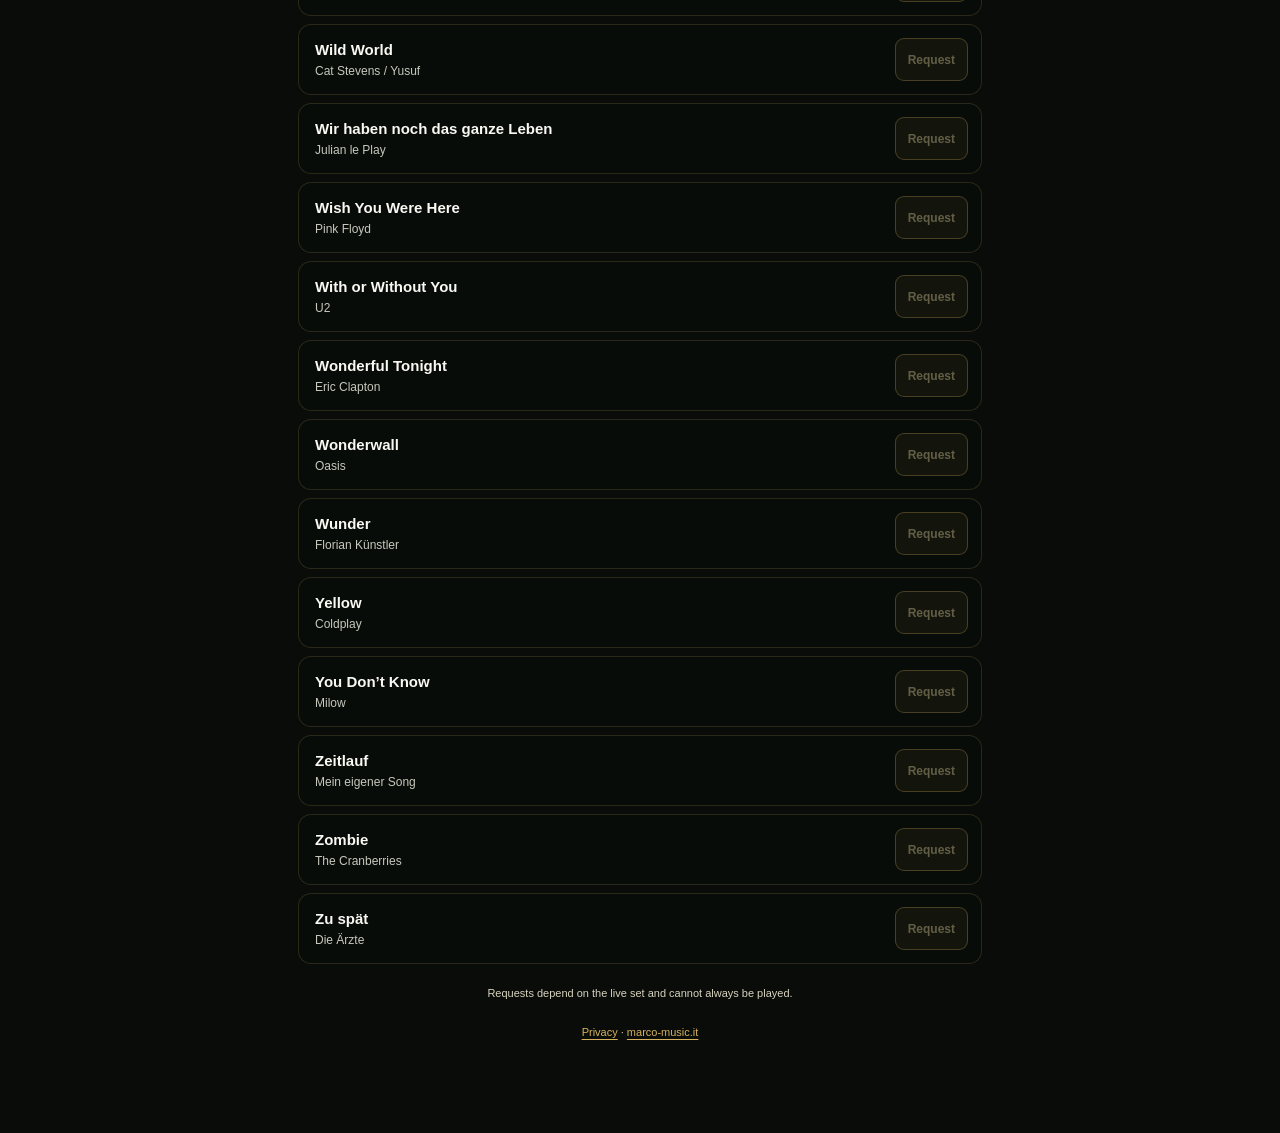
==== commit b765ff1a: "Add files via upload" ====
--- a/songrequest/index.html
+++ b/songrequest/index.html
@@ -4,7 +4,7 @@
   <meta charset="utf-8"><meta name="viewport" content="width=device-width,initial-scale=1">
   <meta name="theme-color" content="#0c0d09">
   <meta name="description" content="Choose a song from Marco Vendramin's acoustic live music repertoire.">
-  <title>Song Requests · Marco Vendramin</title>
+  <title>Song Request · Marco Vendramin</title>
   <link rel="stylesheet" href="./styles.css">
   <script defer src="./config.js"></script><script defer src="./app.js"></script>
 </head>
@@ -14,18 +14,11 @@
     <header class="masthead">
       <img class="logo" src="../logo.png" alt="Marco Vendramin" />
       <p class="tagline">Acoustic Live Music</p>
-      <h1 class="heading" id="heading">Your Song Request</h1>
+      <h1 class="heading" id="heading">Song Request</h1>
       <p class="intro" id="intro">Find a favorite from my repertoire and send a song request.</p>
-      <div class="langs" role="group" aria-label="Language">
-        <button type="button" class="lang" data-lang="en">EN</button>
-        <button type="button" class="lang" data-lang="de">DE</button>
-        <button type="button" class="lang" data-lang="it">IT</button>
-      </div>
     </header>
     <aside class="tip-row" aria-label="Support my music">
-      <span id="tip-copy">Enjoying the music?</span>
-      <a id="paypal-link" href="https://paypal.me/VendraminMarco?locale.x=it_IT&amp;country.x=IT" target="_blank" rel="noopener noreferrer">♡ &nbsp;<span id="tip-action">Leave a tip via PayPal</span> ↗</a>
-      <small id="tip-note">Tips are voluntary and don't affect song requests.</small>
+      <a id="paypal-link" href="https://paypal.me/VendraminMarco?locale.x=it_IT&amp;country.x=IT" target="_blank" rel="noopener noreferrer"><span id="tip-action">Tip welcome</span></a>
     </aside>
     <section class="search-card" aria-label="Search songs">
       <label class="search-label" for="search" id="search-label">Find your song</label>
--- a/songrequest/styles.css
+++ b/songrequest/styles.css
@@ -4,7 +4,7 @@
 body:after{content:"";position:fixed;inset:0;z-index:-1;background:linear-gradient(to bottom,rgba(0,0,0,.15),rgba(0,0,0,.45) 70%,#090c09)}
 a{color:inherit}button,input{font:inherit}button{cursor:pointer}button:disabled{cursor:not-allowed}button:focus-visible,input:focus-visible,a:focus-visible{outline:2px solid var(--gold);outline-offset:3px}
 .shell{max-width:720px;margin:auto;padding:20px 18px 70px}.masthead{text-align:center;padding-top:14px}.logo{display:block;width:206px;max-width:56vw;height:auto;margin:0 auto 0;filter:drop-shadow(0 3px 20px rgba(0,0,0,.55))}.tagline{font-size:10px;letter-spacing:4.5px;color:var(--gold);text-transform:uppercase;margin:6px 0 24px}.tagline:after{content:"";width:42px;height:1px;background:var(--gold);display:block;margin:18px auto 0;opacity:.8}
-.heading{font-family:Georgia,"Times New Roman",serif;font-weight:400;text-align:center;font-size:clamp(35px,7.5vw,53px);margin:7px 0 7px;letter-spacing:-1px}.intro{text-align:center;line-height:1.6;color:#dfded8;margin:0 auto 21px;max-width:480px;font-size:14px}.langs{display:flex;justify-content:center;gap:9px;margin:-4px 0 18px}.lang{border:1px solid rgba(215,178,94,.28);border-radius:18px;background:rgba(0,0,0,.25);color:#c9c7bd;font-size:11px;letter-spacing:1px;padding:6px 13px}.lang[aria-pressed="true"]{background:rgba(215,178,94,.16);color:#fff;border-color:var(--gold)}
+.heading{font-family:inherit;font-weight:600;text-align:center;font-size:clamp(29px,6vw,38px);margin:7px 0 12px;letter-spacing:0}.intro{text-align:center;line-height:1.6;color:#dfded8;margin:0 auto 21px;max-width:480px;font-size:14px}
 .search-card,.panel{background:var(--surface);border:1px solid var(--line);border-radius:17px;backdrop-filter:blur(10px);-webkit-backdrop-filter:blur(10px);box-shadow:0 12px 40px rgba(0,0,0,.14)}.search-card{padding:17px 17px 13px;margin:0 0 17px}.search-label{display:block;font-size:11px;text-transform:uppercase;letter-spacing:2px;color:var(--gold);margin-bottom:10px}.search-input{width:100%;background:rgba(255,255,255,.085);color:var(--ink);padding:13px 14px;border:1px solid rgba(255,255,255,.22);border-radius:10px;font-size:16px;outline:0}.search-input::placeholder{color:#a7aa9f}.search-meta{display:flex;justify-content:space-between;gap:10px;margin-top:10px;font-size:12px;color:var(--muted)}.state{font-size:12px;display:inline-flex;gap:7px;align-items:center}.dot{width:7px;height:7px;border-radius:50%;background:#af9776;display:inline-block}.dot.live{background:#9dbb87;box-shadow:0 0 0 3px rgba(157,187,135,.10)}
 .songlist{display:grid;gap:8px;list-style:none;padding:0;margin:0}.song{border:1px solid rgba(215,178,94,.17);border-radius:13px;background:rgba(9,13,10,.77);padding:13px 13px 13px 16px;display:flex;justify-content:space-between;gap:12px;align-items:center;backdrop-filter:blur(8px)}.song-title{font-size:15px;line-height:1.35;font-weight:600;margin-bottom:3px}.song-artist{font-size:12px;line-height:1.35;color:#c8c8bd}.wish{border:1px solid rgba(215,178,94,.8);border-radius:9px;background:rgba(215,178,94,.15);color:#f9e2a9;padding:10px 12px;white-space:nowrap;font-size:12px;font-weight:600;min-height:43px;flex-shrink:0}.wish:hover:not(:disabled){background:rgba(215,178,94,.30)}.wish:disabled{opacity:.38}.no-results{text-align:center;padding:24px 10px;color:#ddd}.fineprint{text-align:center;color:#d8d3c0;font-size:11px;line-height:1.6;margin:21px 0}.fineprint a{color:var(--gold);text-underline-offset:3px}.backlink{display:inline-block;color:#d9b25d;text-decoration:none;font-size:12px;letter-spacing:1.2px;margin-bottom:14px}.backlink:hover{text-decoration:underline}
 .notice{padding:11px 13px;border-radius:10px;border:1px solid rgba(215,178,94,.32);background:rgba(52,40,16,.55);margin:10px 0 15px;color:#efd9a2;font-size:12px;line-height:1.5}.notice[hidden]{display:none}.notice.error{border-color:#b8796f;background:rgba(77,29,29,.65);color:#f3cac2}.notice.success{border-color:#7d9f7a;background:rgba(27,65,35,.65);color:#d8edcd}
@@ -13,4 +13,4 @@
 
 .tip-row{display:flex;justify-content:center;align-items:center;flex-wrap:wrap;column-gap:9px;row-gap:7px;margin:0 0 20px;padding:12px 14px;border:1px solid rgba(215,178,94,.17);border-radius:12px;background:rgba(6,9,6,.68);text-align:center;font-size:12px;color:#ded7c4}
 .tip-row a{display:inline-block;padding:7px 12px;border:1px solid rgba(215,178,94,.55);border-radius:9px;background:rgba(215,178,94,.11);color:#f5d898;text-decoration:none;font-weight:700}
-.tip-row a:hover{background:rgba(215,178,94,.24)}.tip-row small{display:block;flex-basis:100%;font-size:10px;color:#cbc7bb;line-height:1.4}
+.tip-row a:hover{background:rgba(215,178,94,.24)}
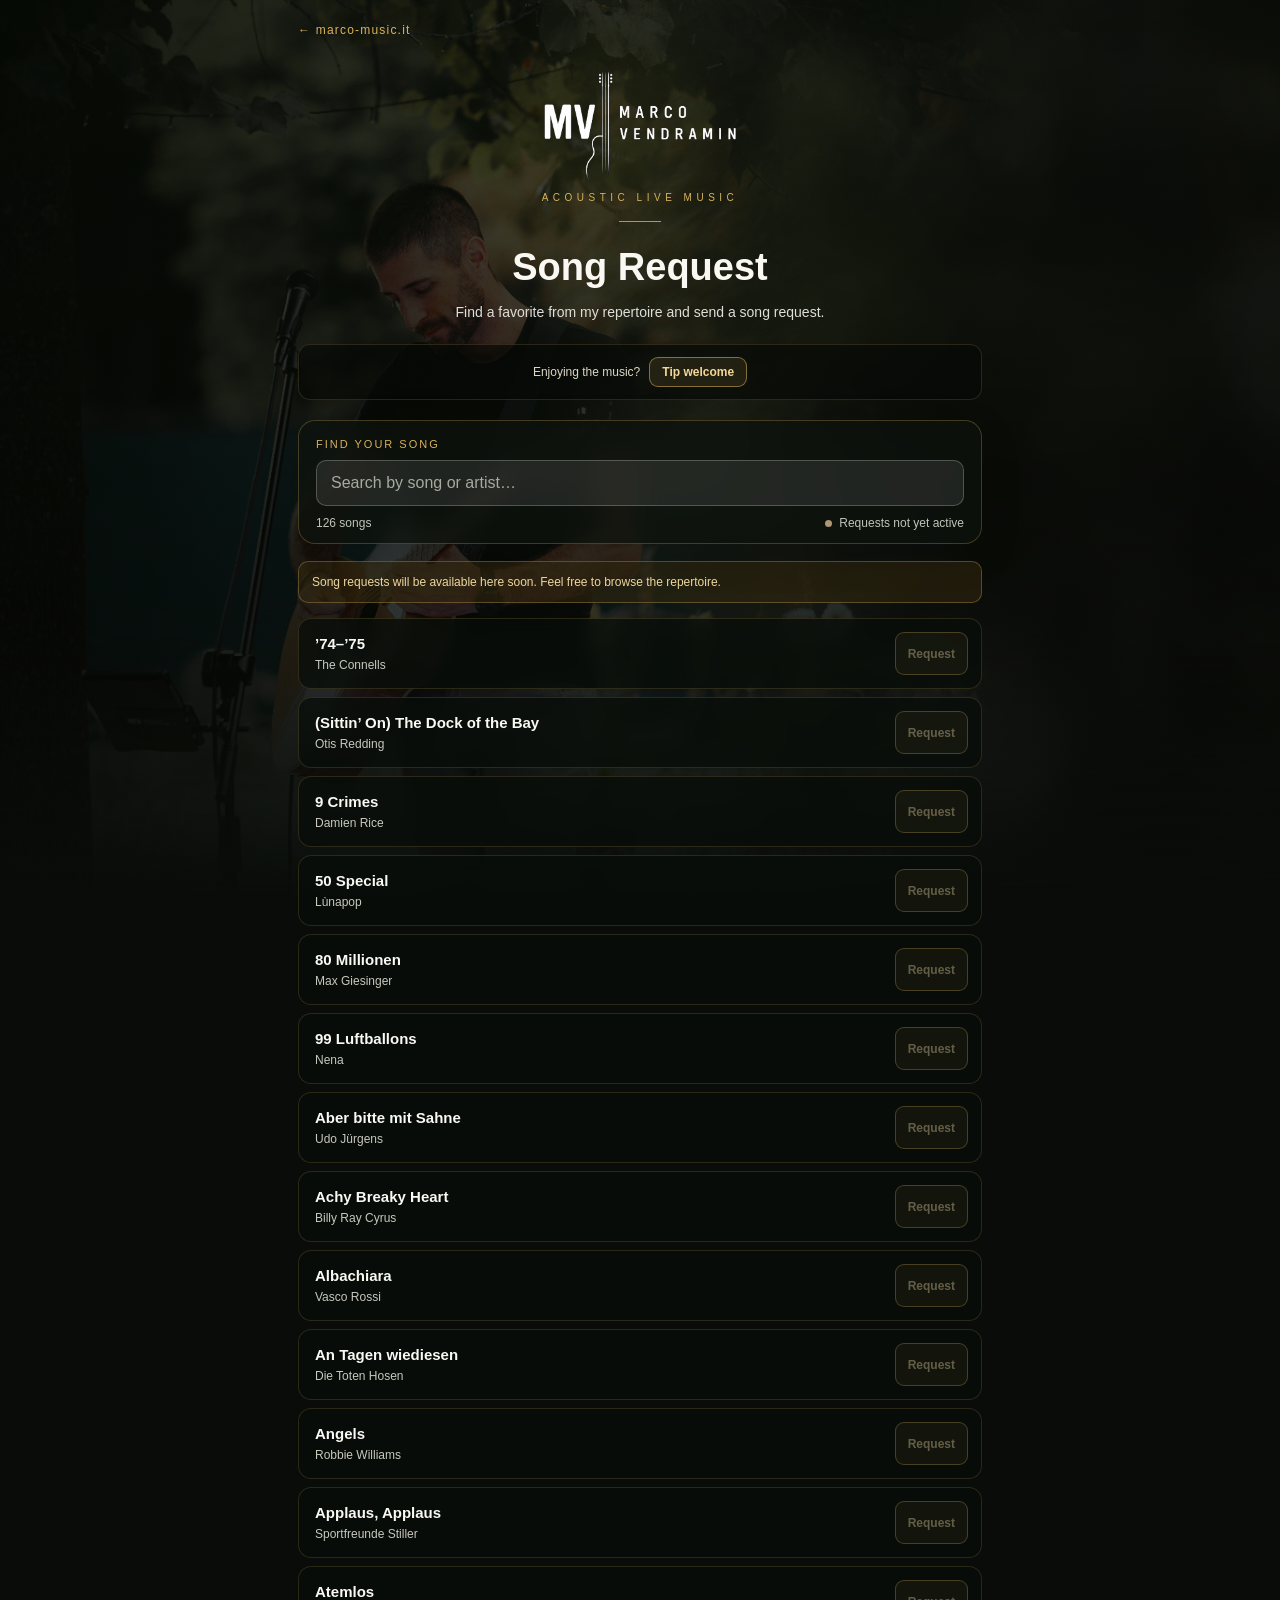
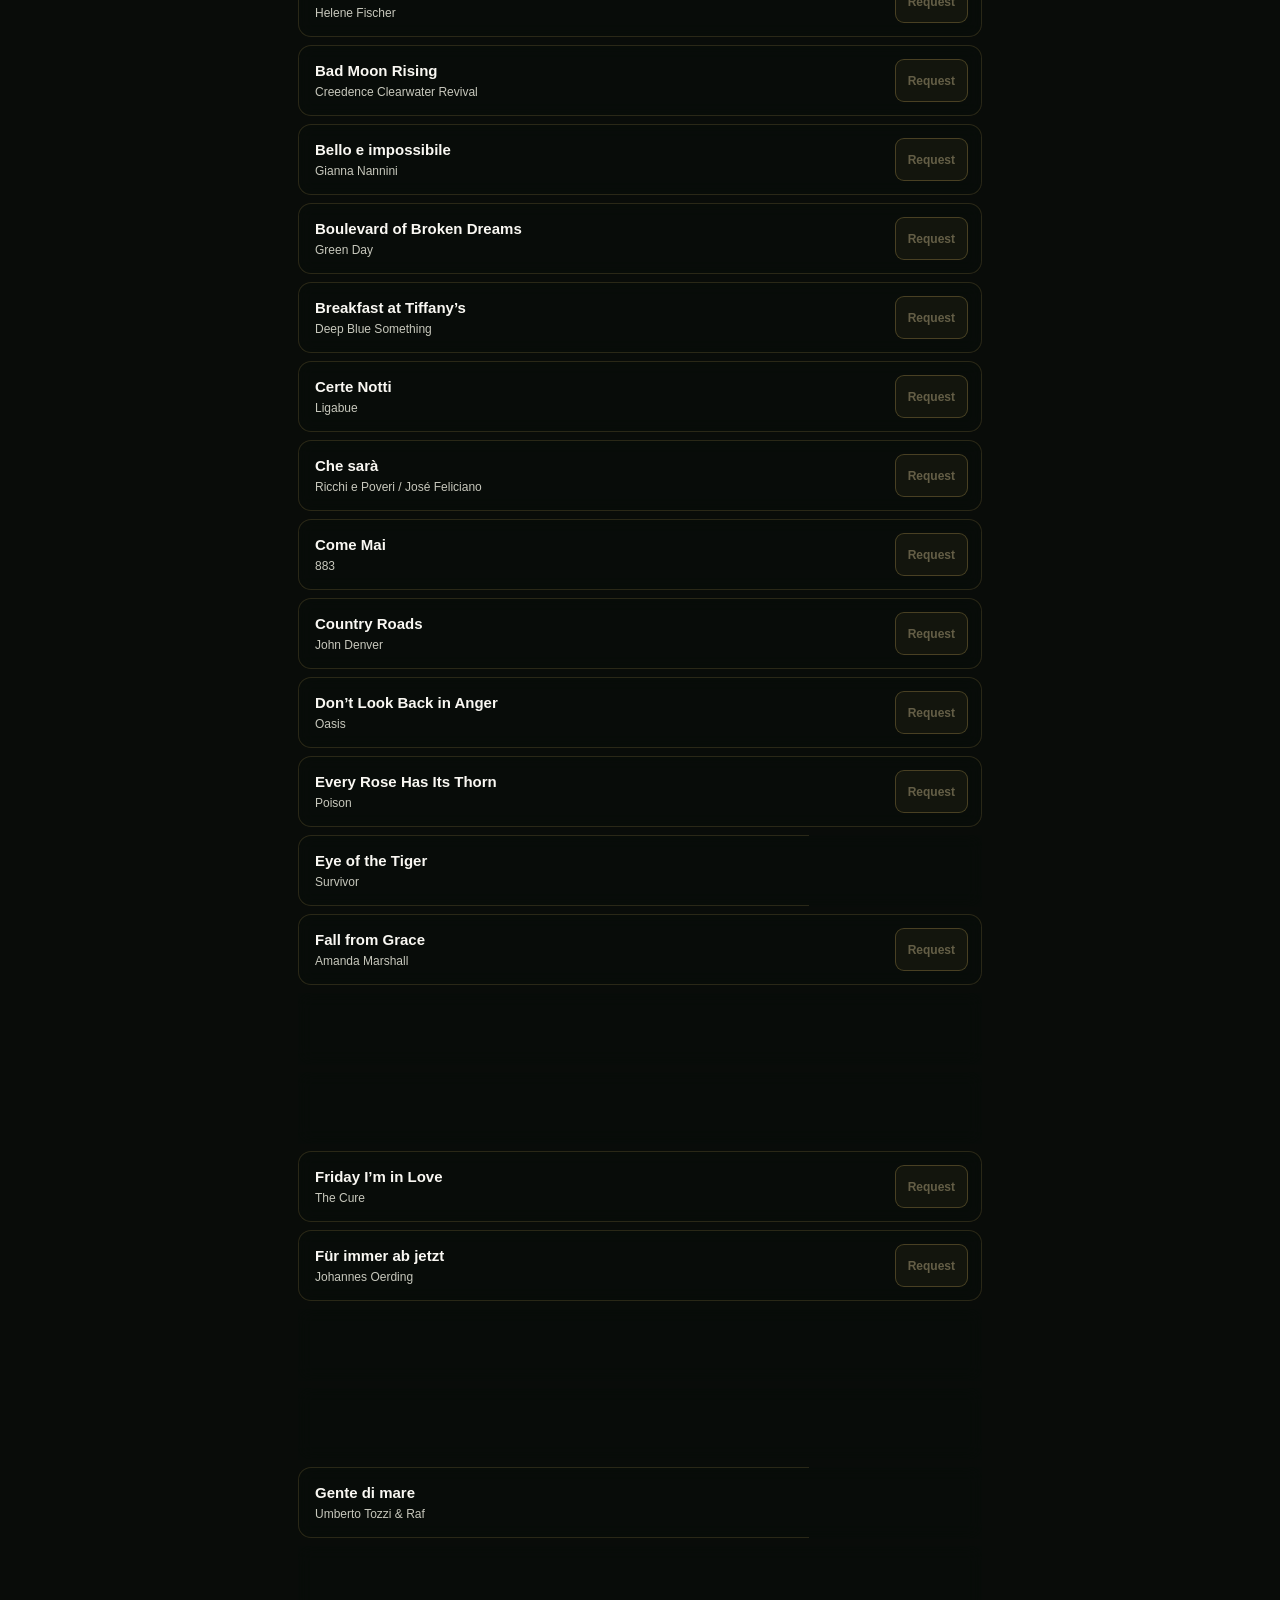
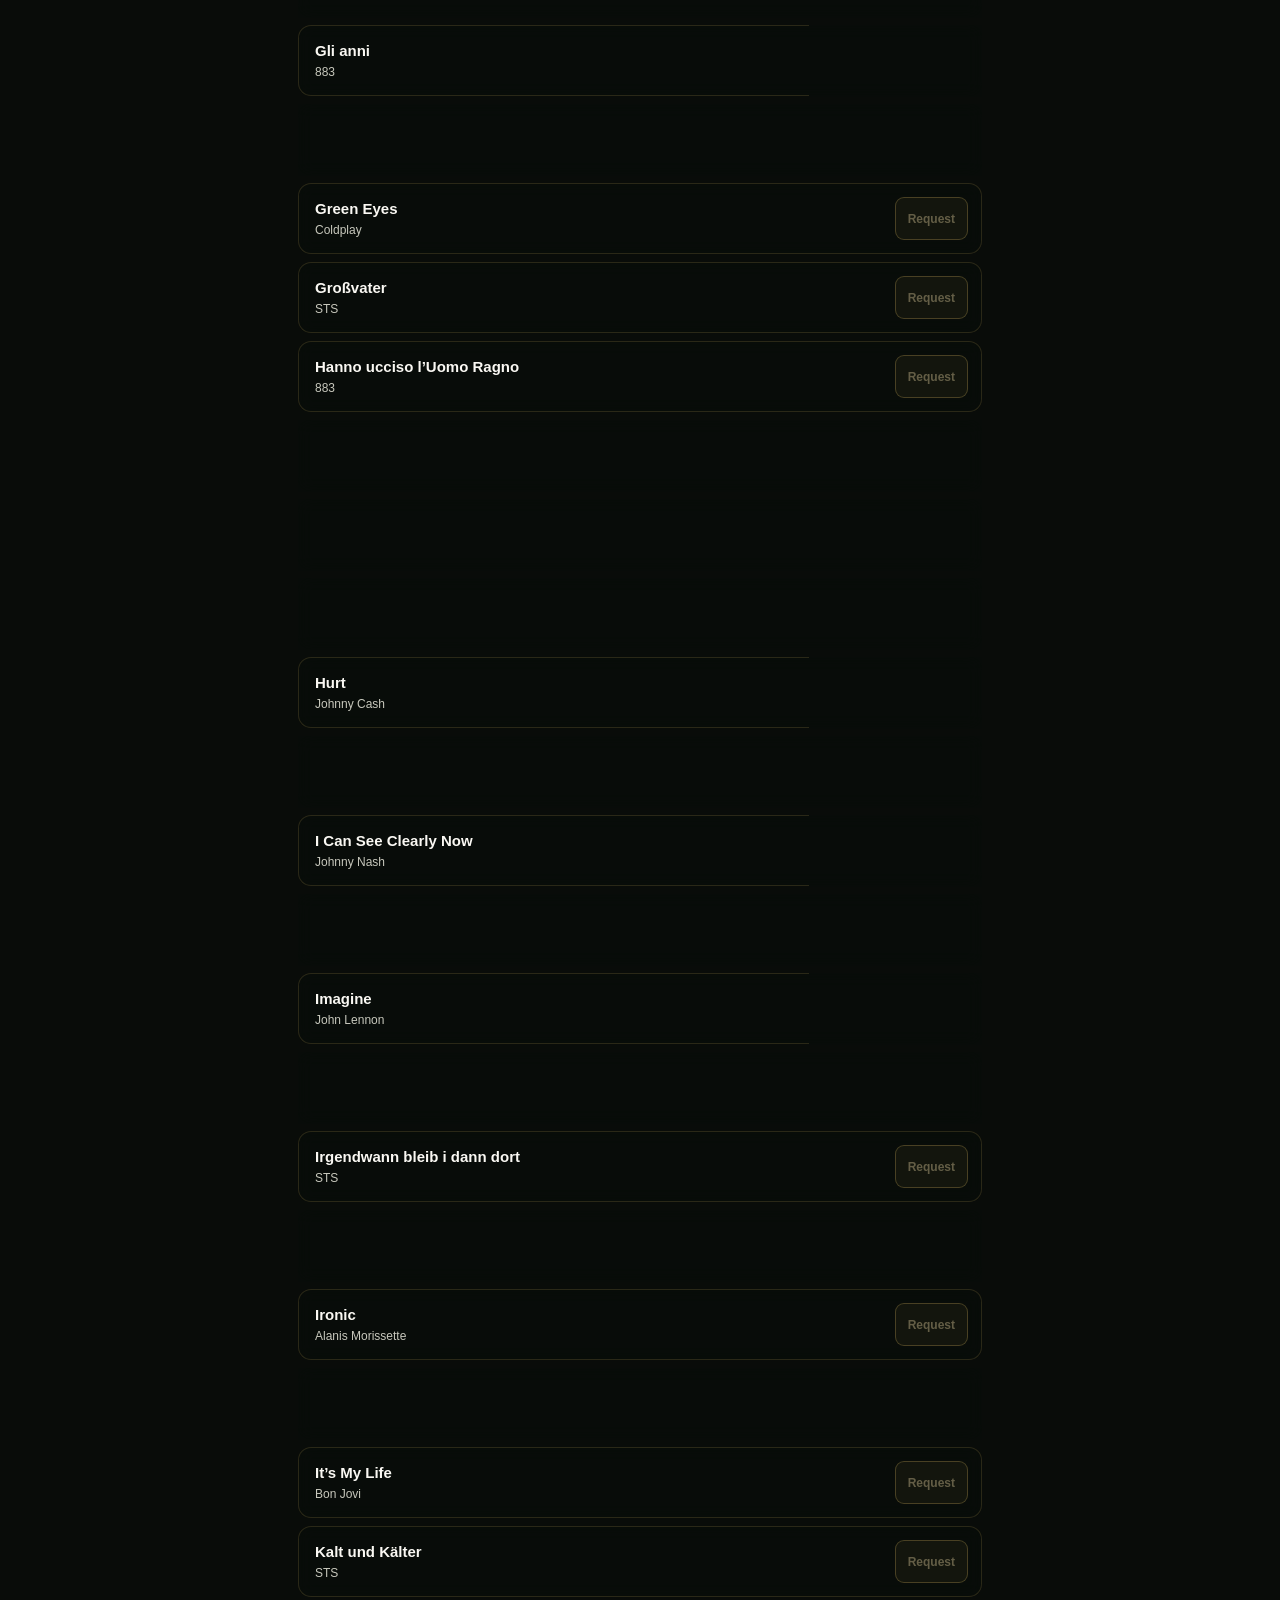
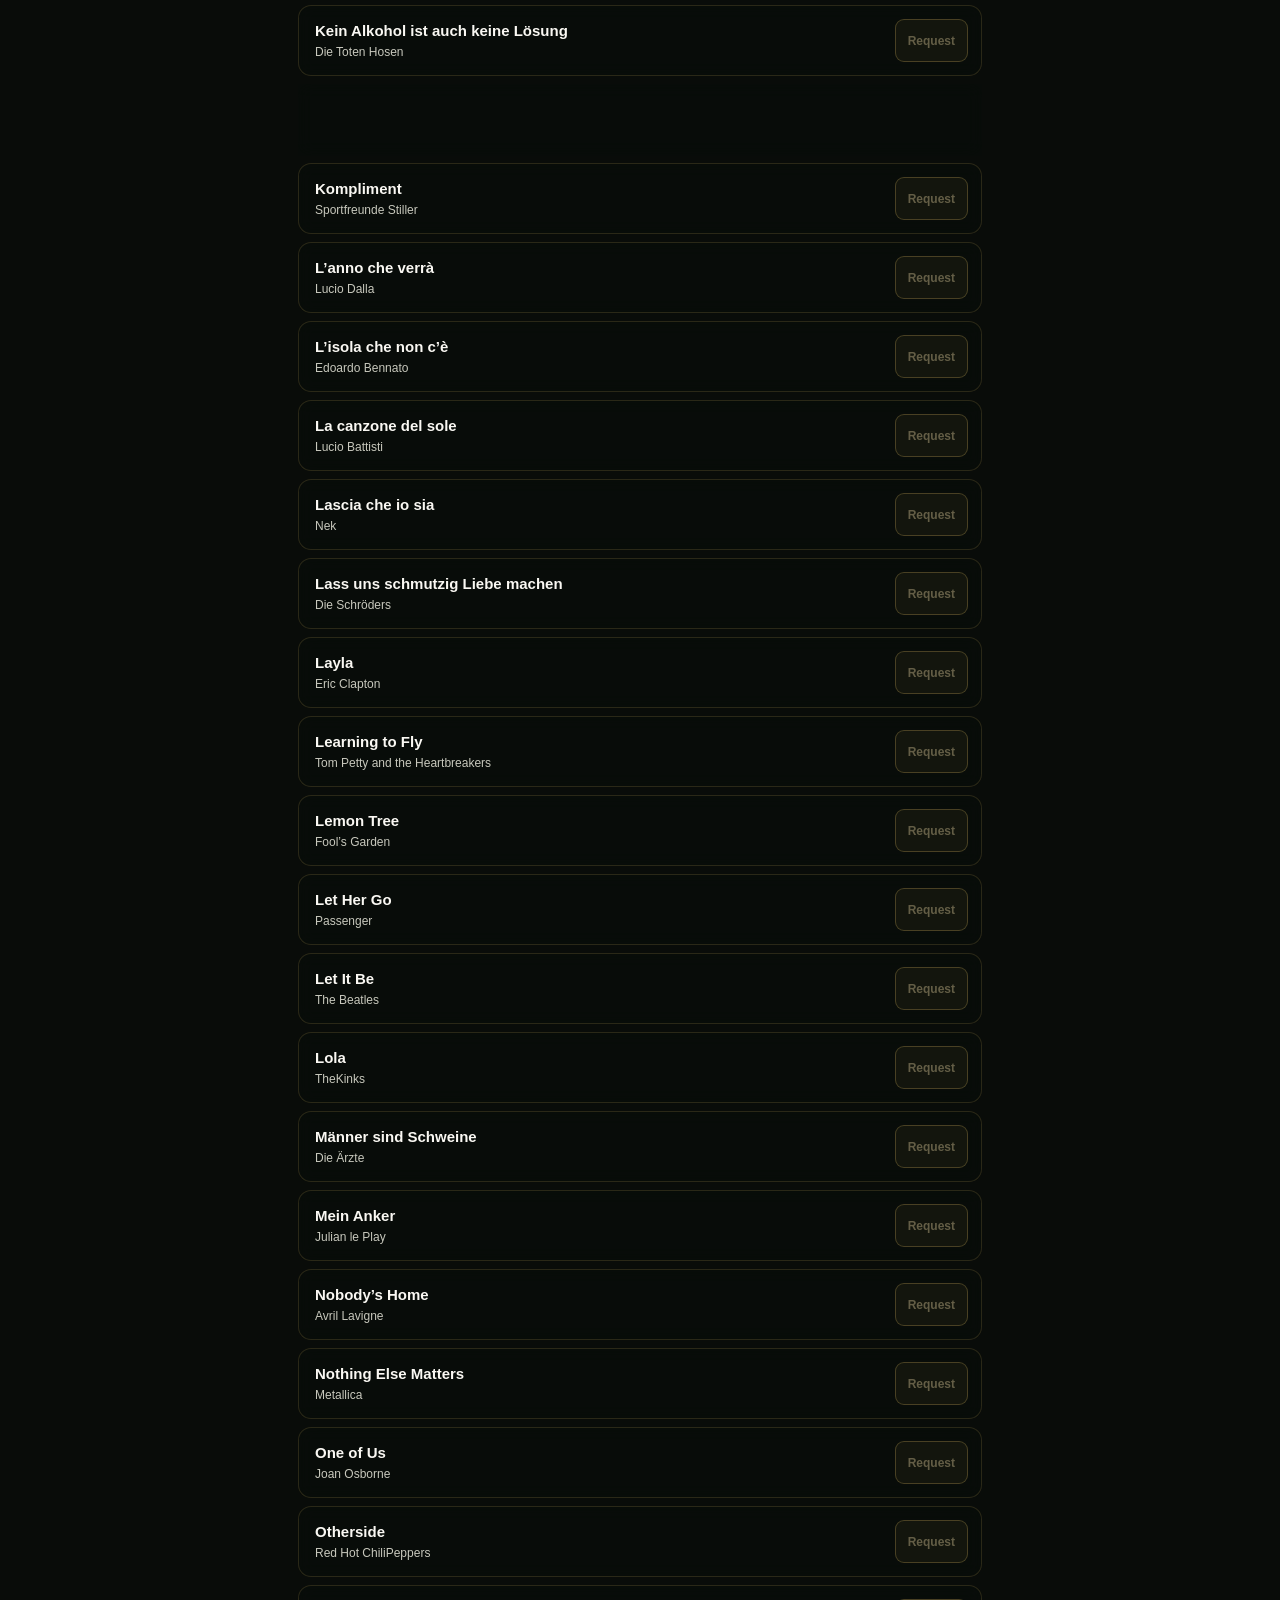
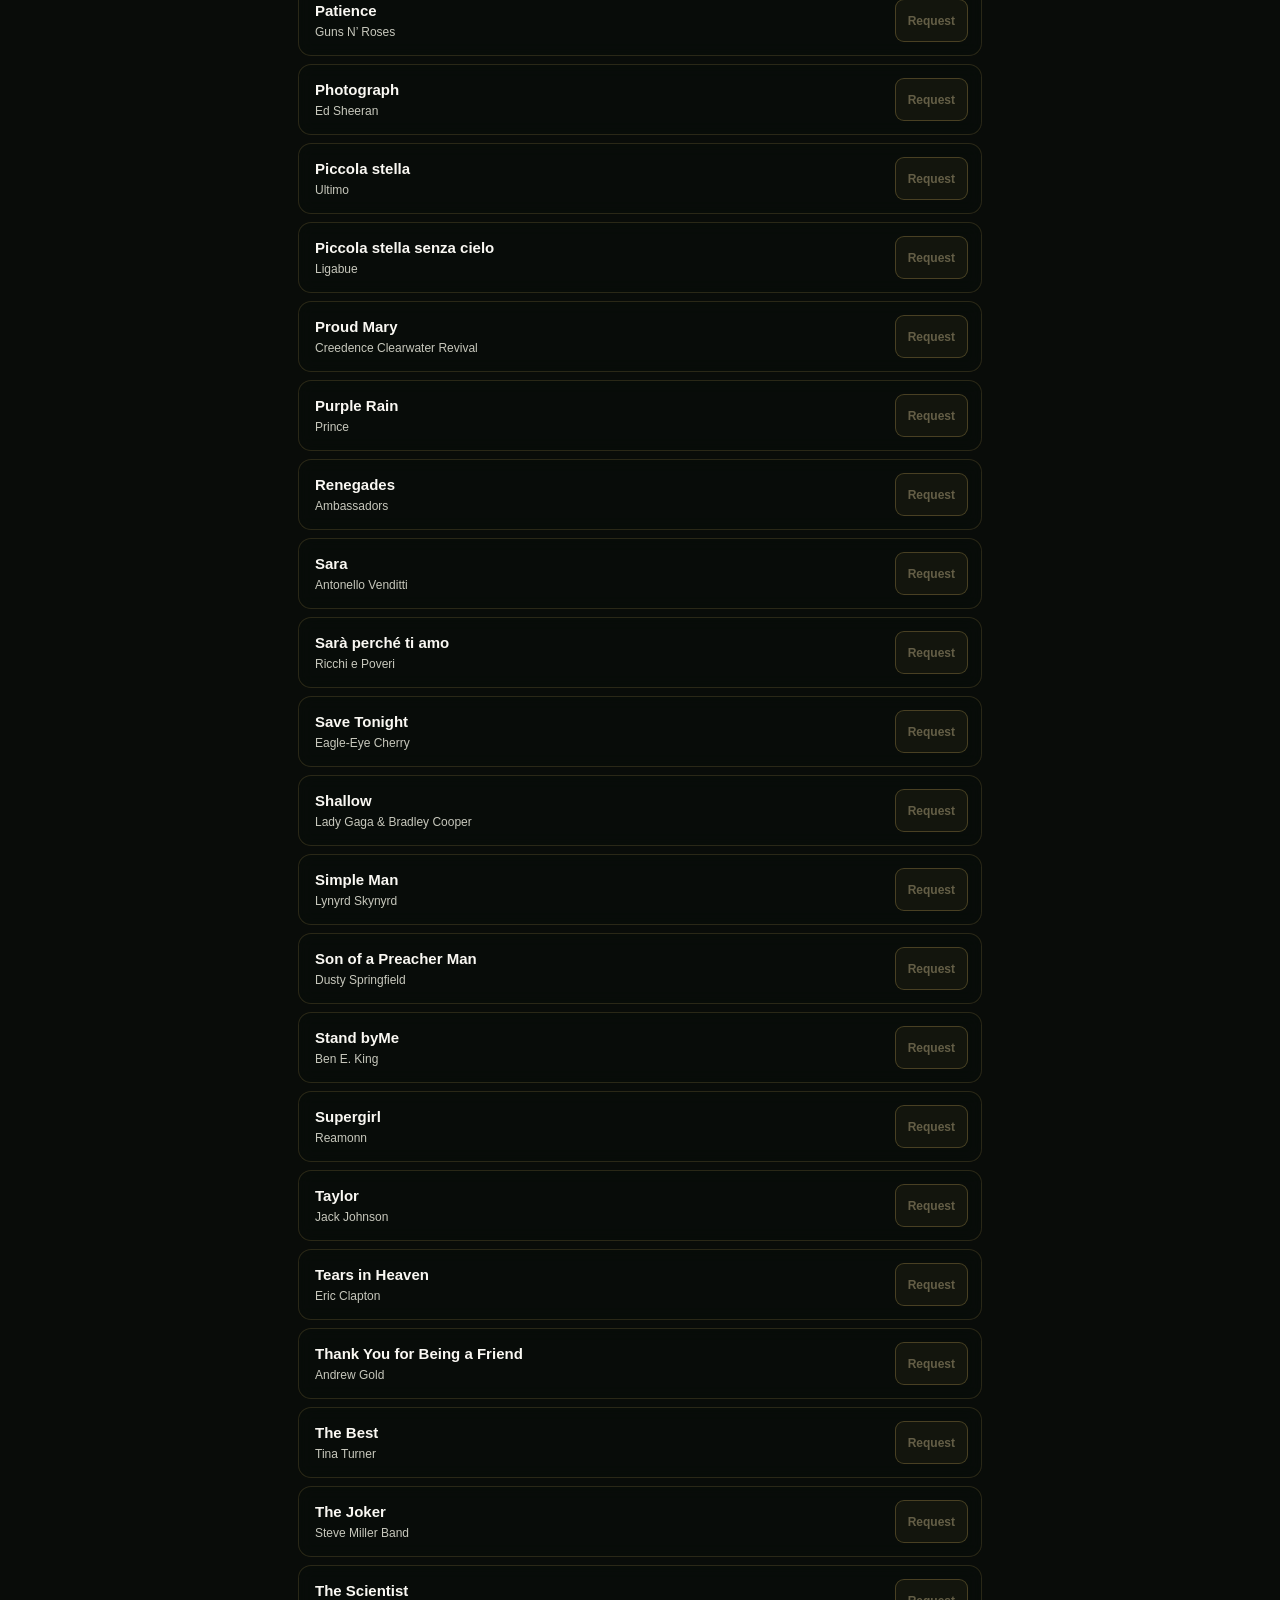
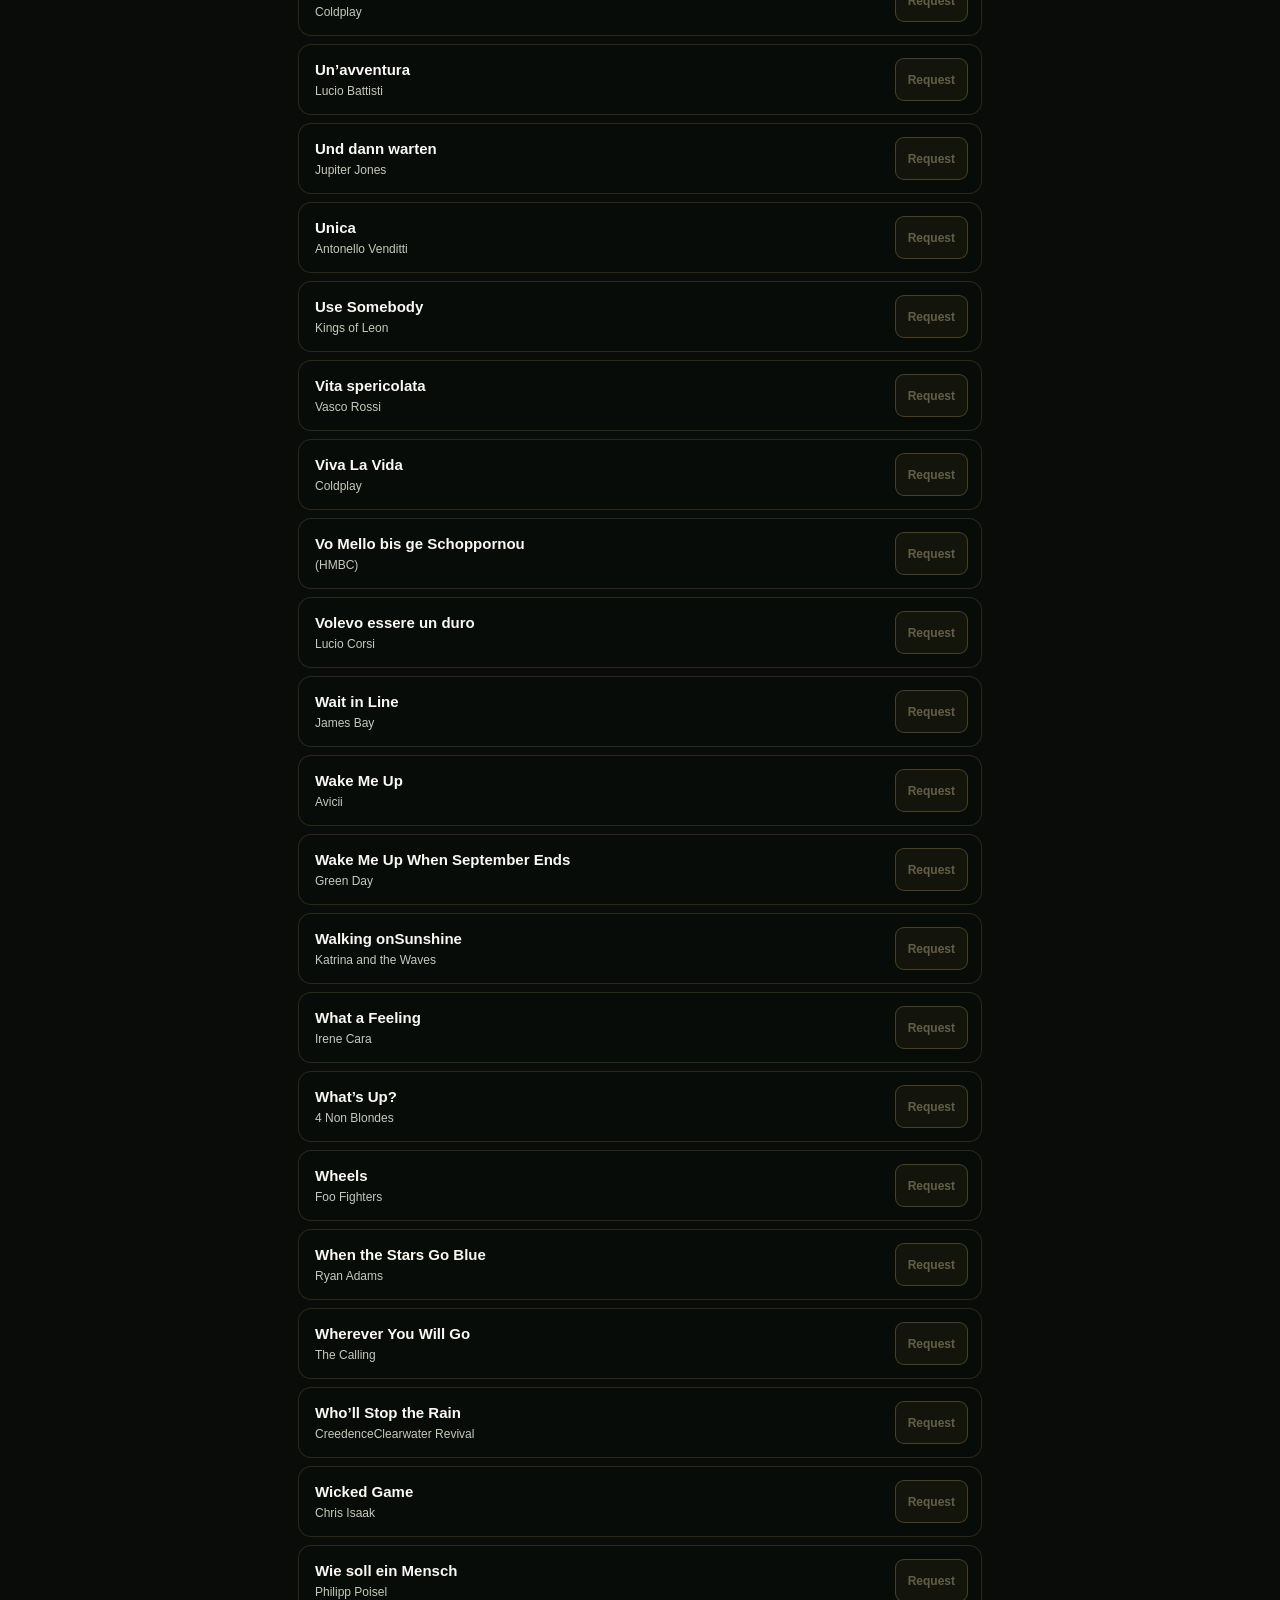
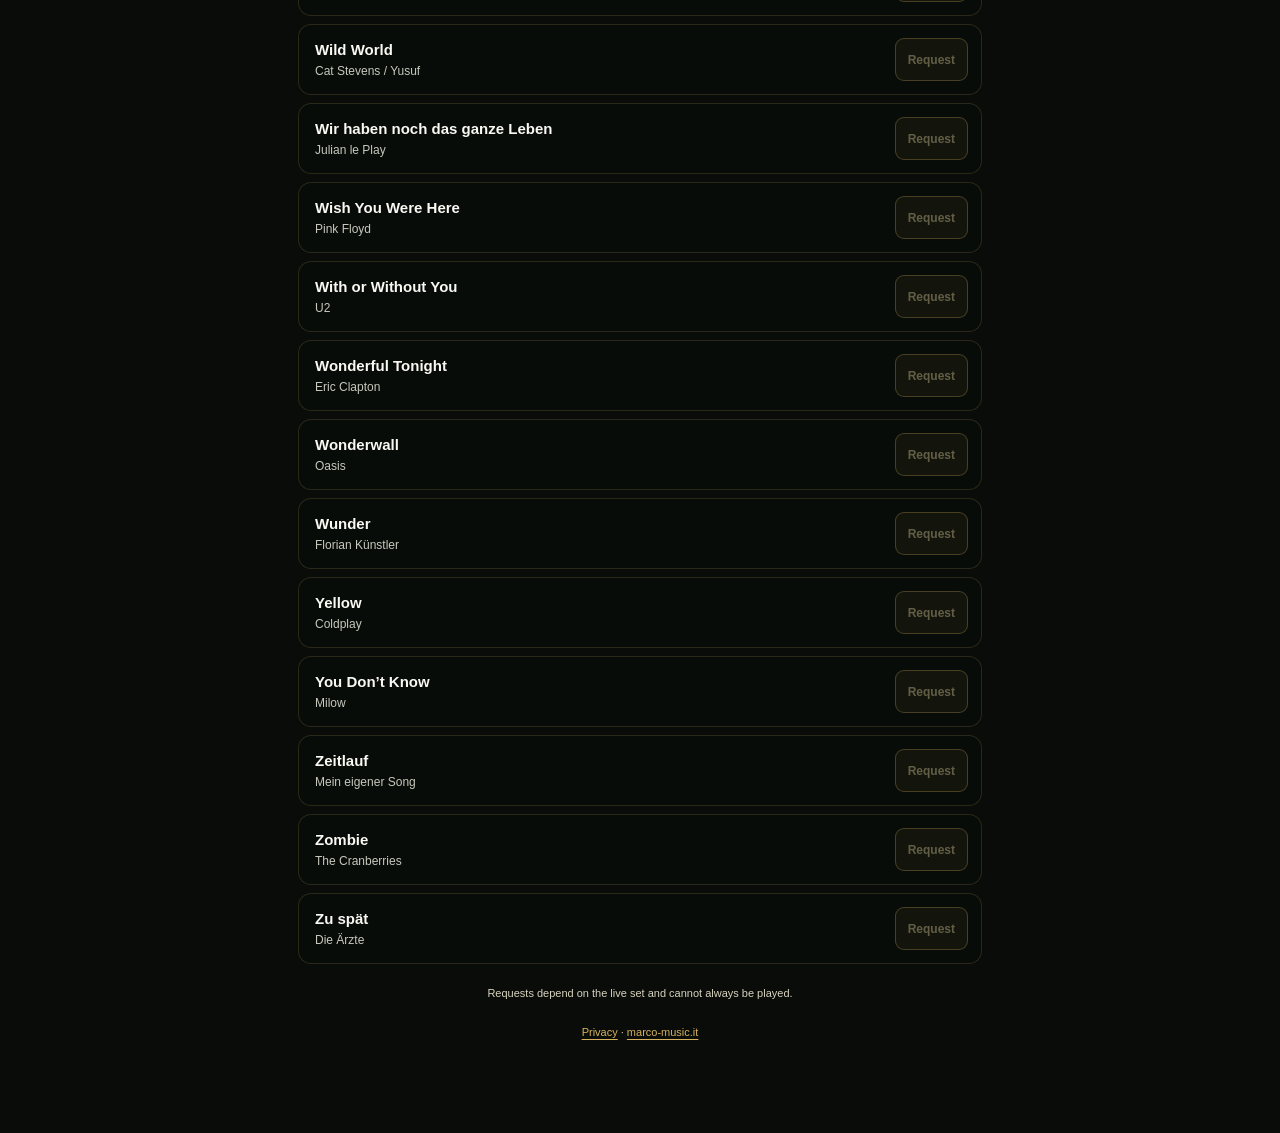
==== commit 9b4fbe05: "Add files via upload" ====
--- a/songrequest/index.html
+++ b/songrequest/index.html
@@ -5,8 +5,8 @@
   <meta name="theme-color" content="#0c0d09">
   <meta name="description" content="Choose a song from Marco Vendramin's acoustic live music repertoire.">
   <title>Song Request · Marco Vendramin</title>
-  <link rel="stylesheet" href="./styles.css">
-  <script defer src="./config.js"></script><script defer src="./app.js"></script>
+  <link rel="stylesheet" href="./styles.css?v=20261125-fix3">
+  <script defer src="./config.js?v=20261125-fix3"></script><script defer src="./app.js?v=20261125-fix3"></script>
 </head>
 <body>
   <main class="shell">
@@ -18,6 +18,7 @@
       <p class="intro" id="intro">Find a favorite from my repertoire and send a song request.</p>
     </header>
     <aside class="tip-row" aria-label="Support my music">
+      <span id="tip-copy">Enjoying the music?</span>
       <a id="paypal-link" href="https://paypal.me/VendraminMarco?locale.x=it_IT&amp;country.x=IT" target="_blank" rel="noopener noreferrer"><span id="tip-action">Tip welcome</span></a>
     </aside>
     <section class="search-card" aria-label="Search songs">
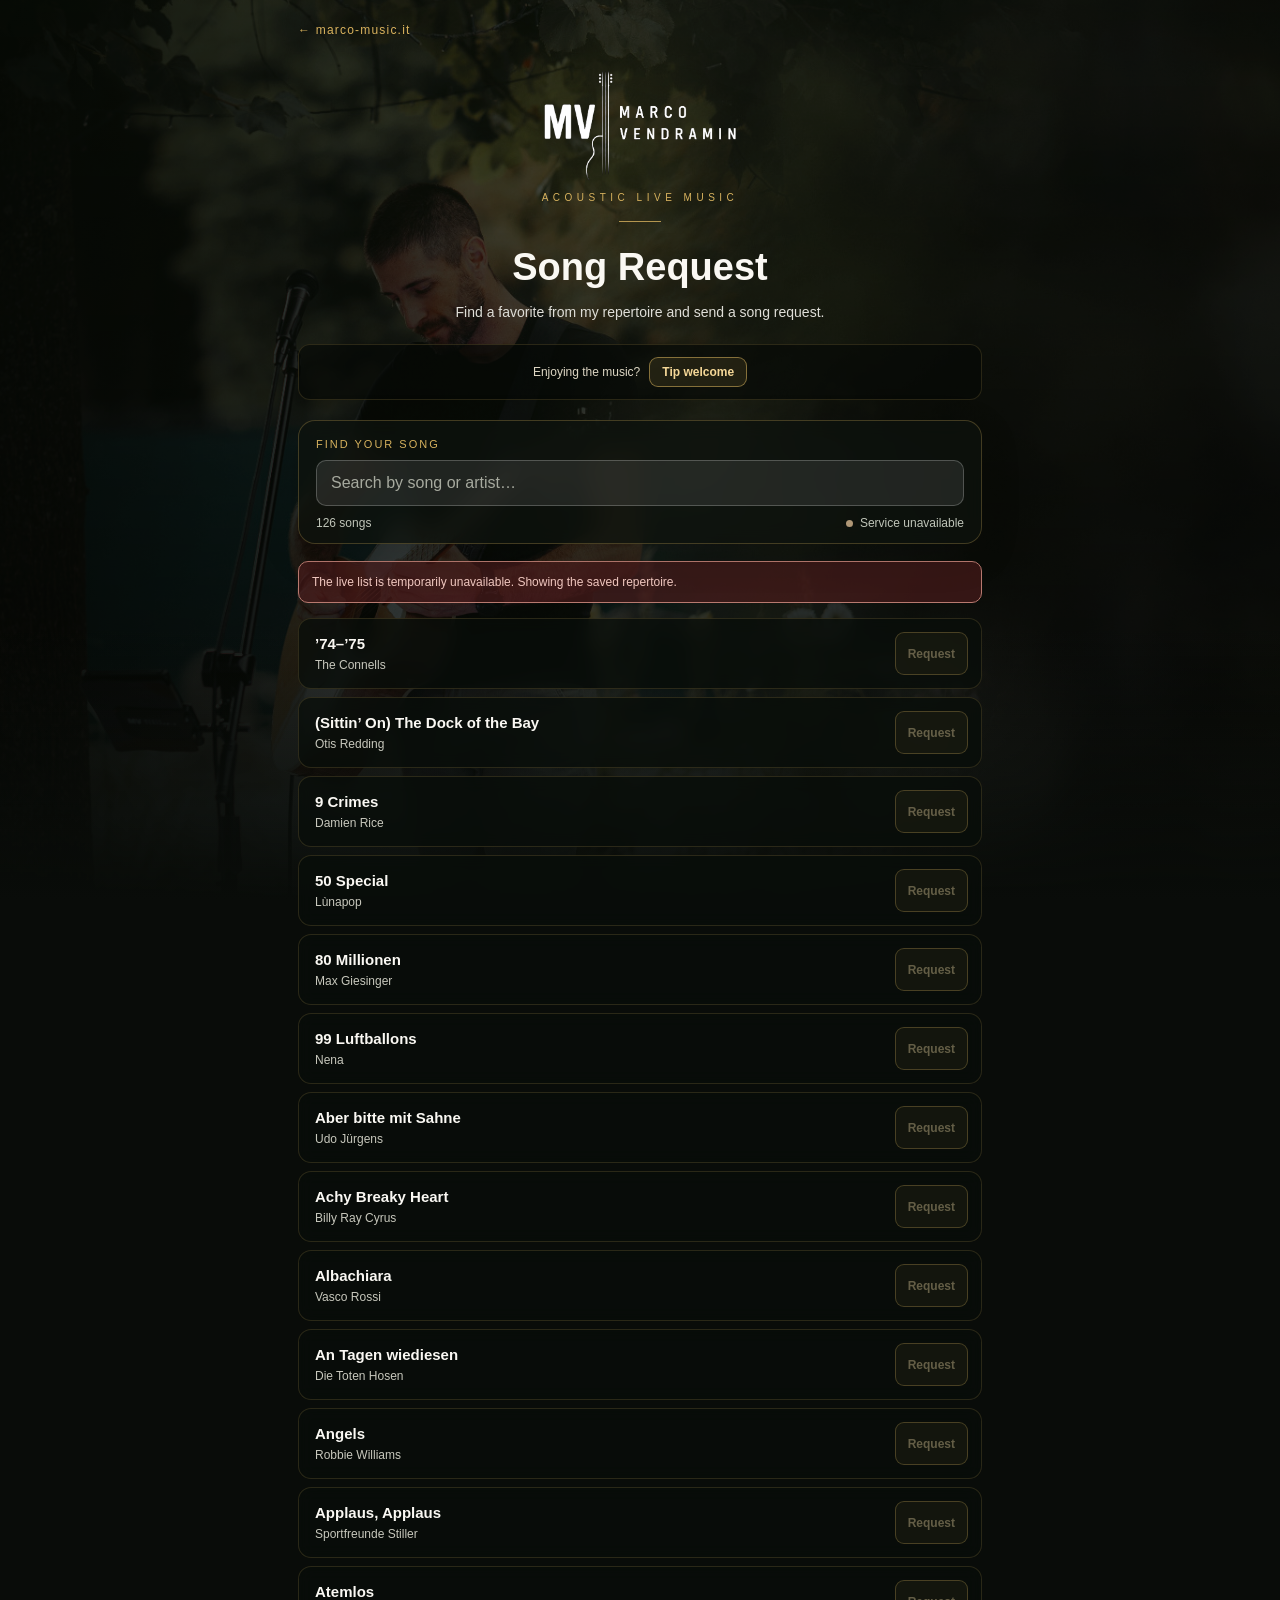
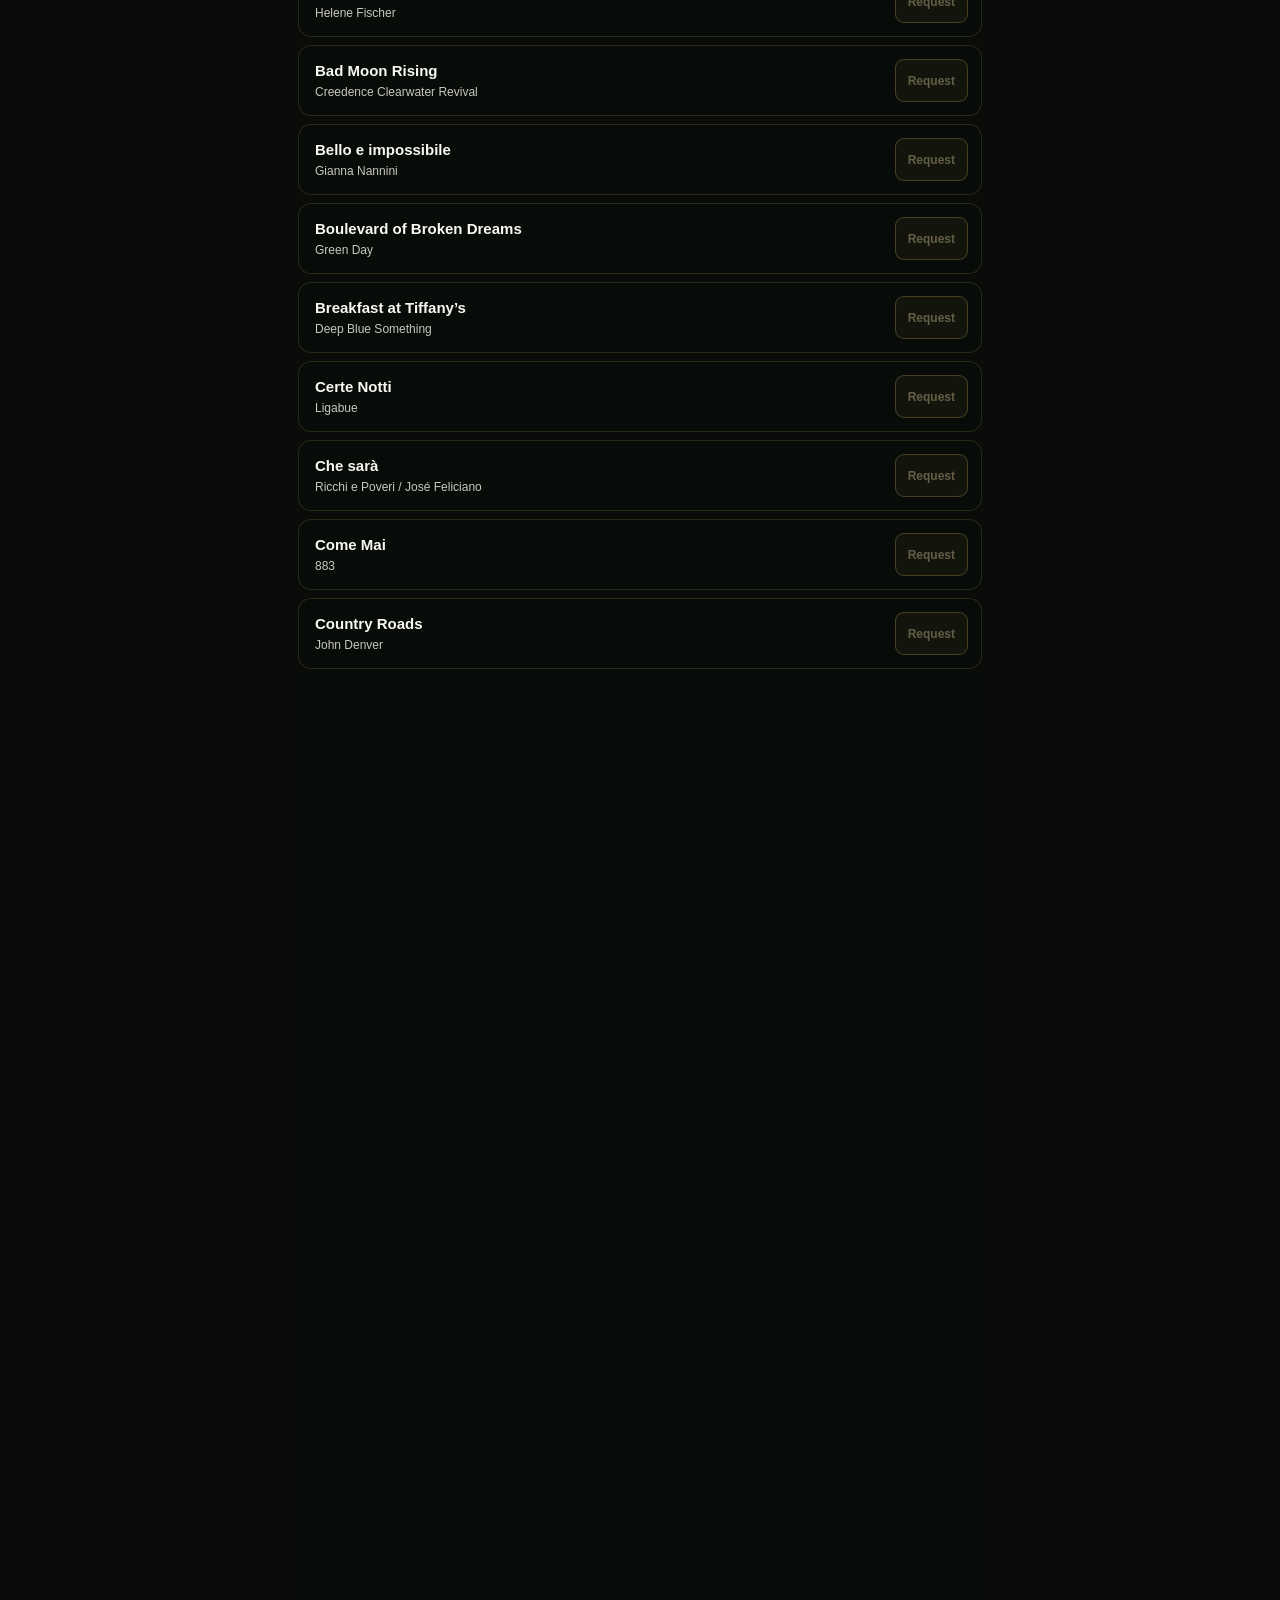
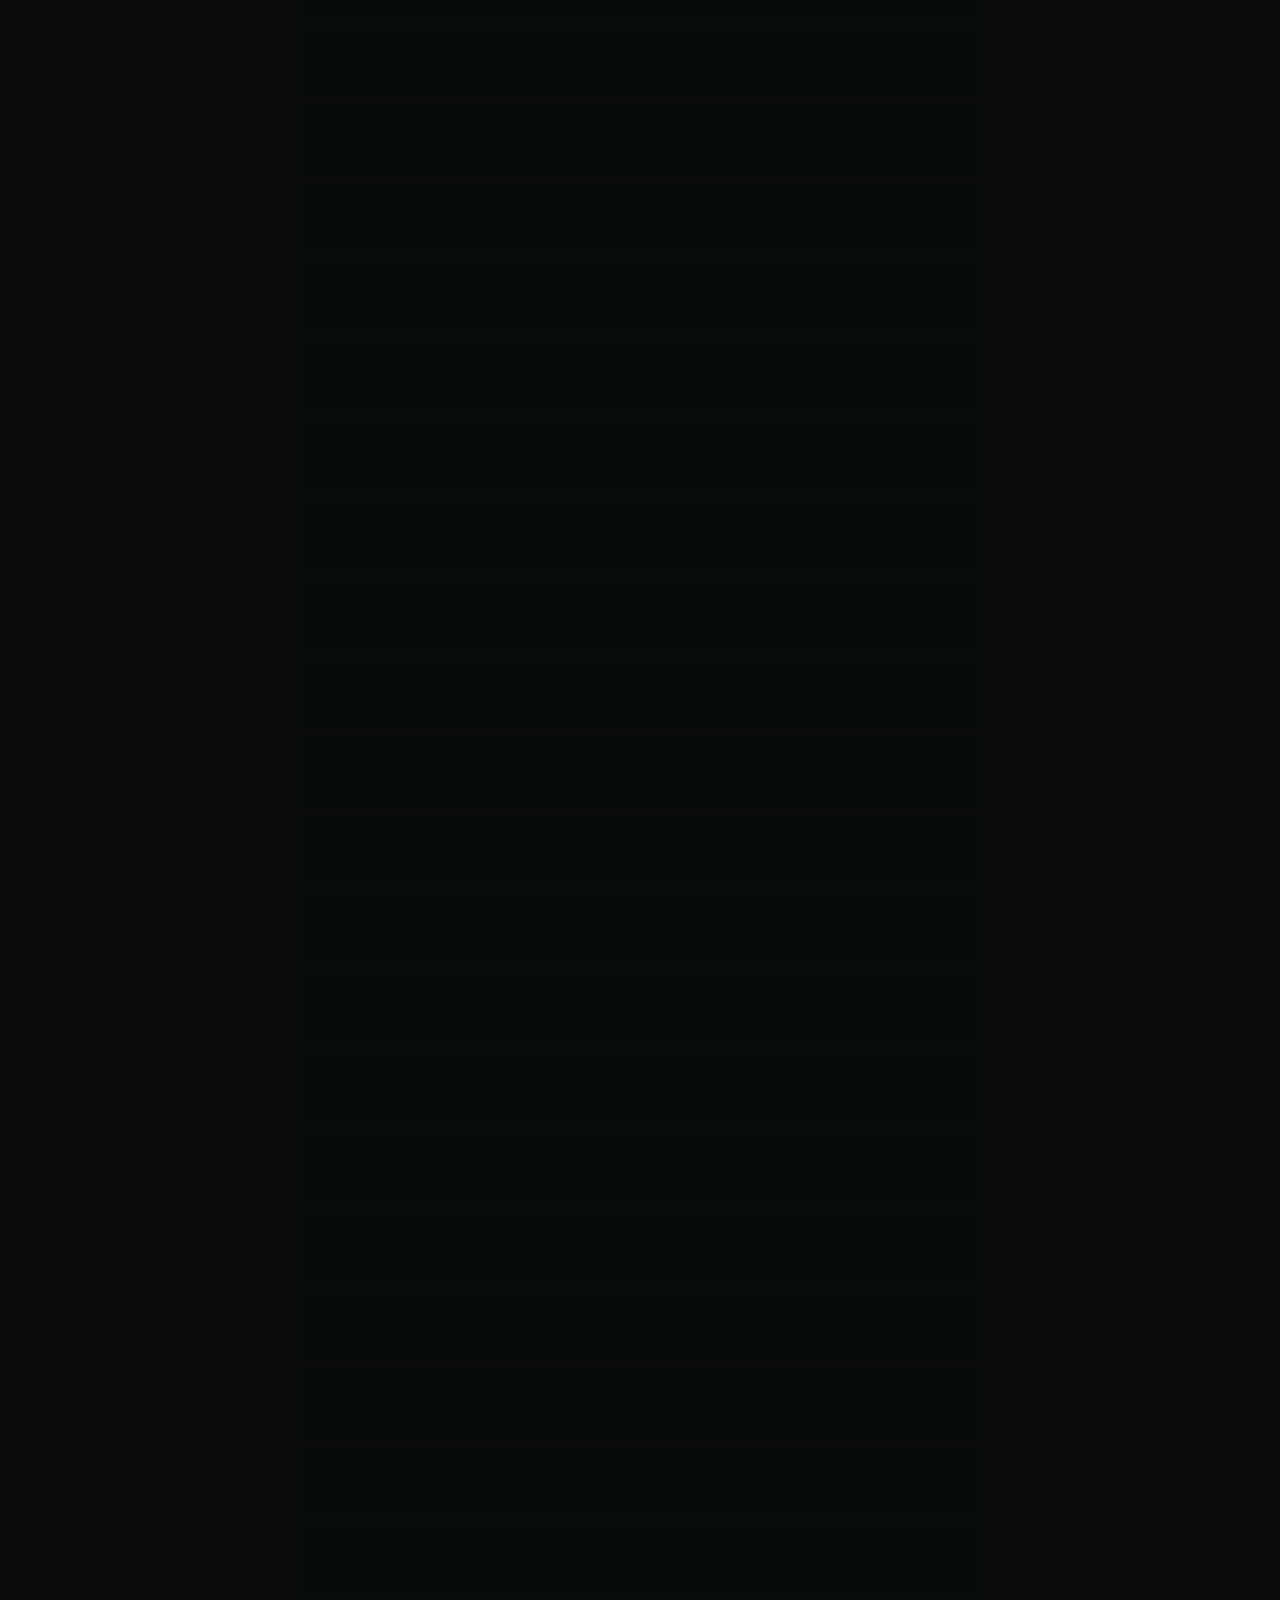
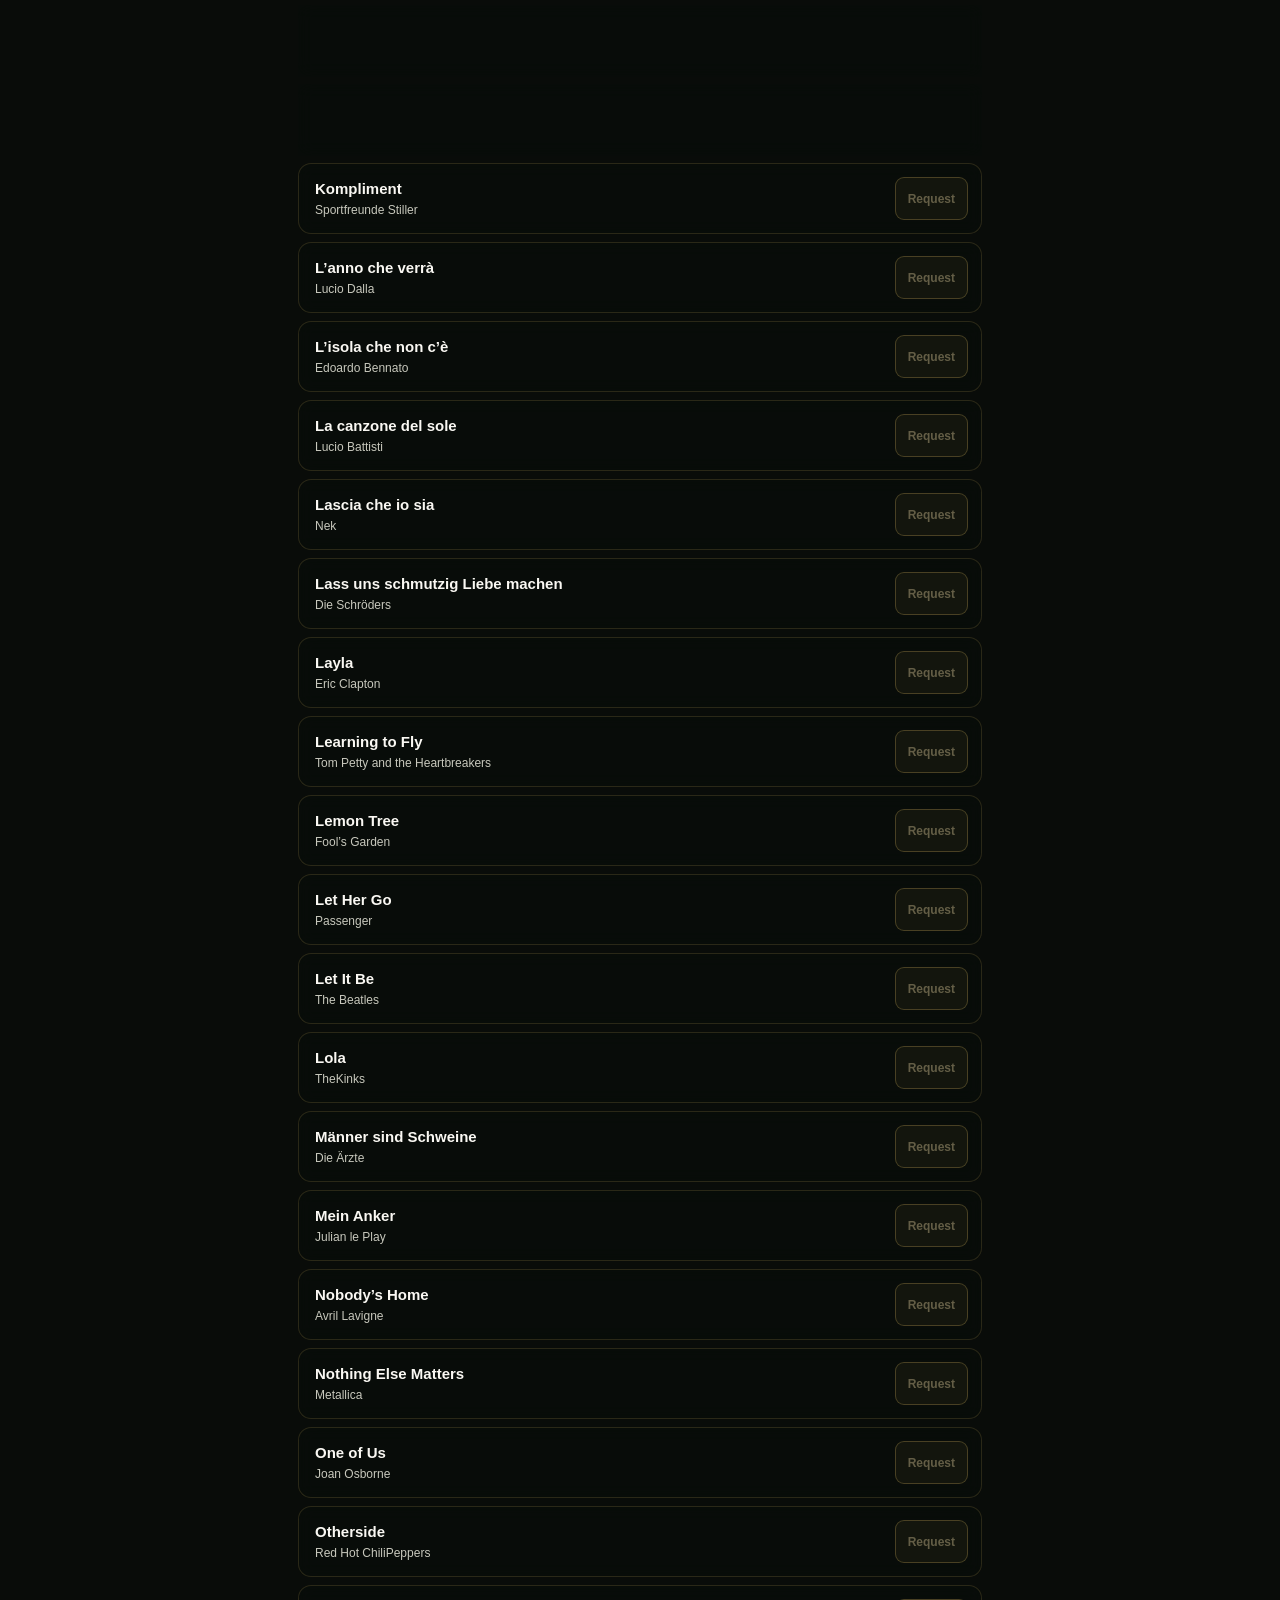
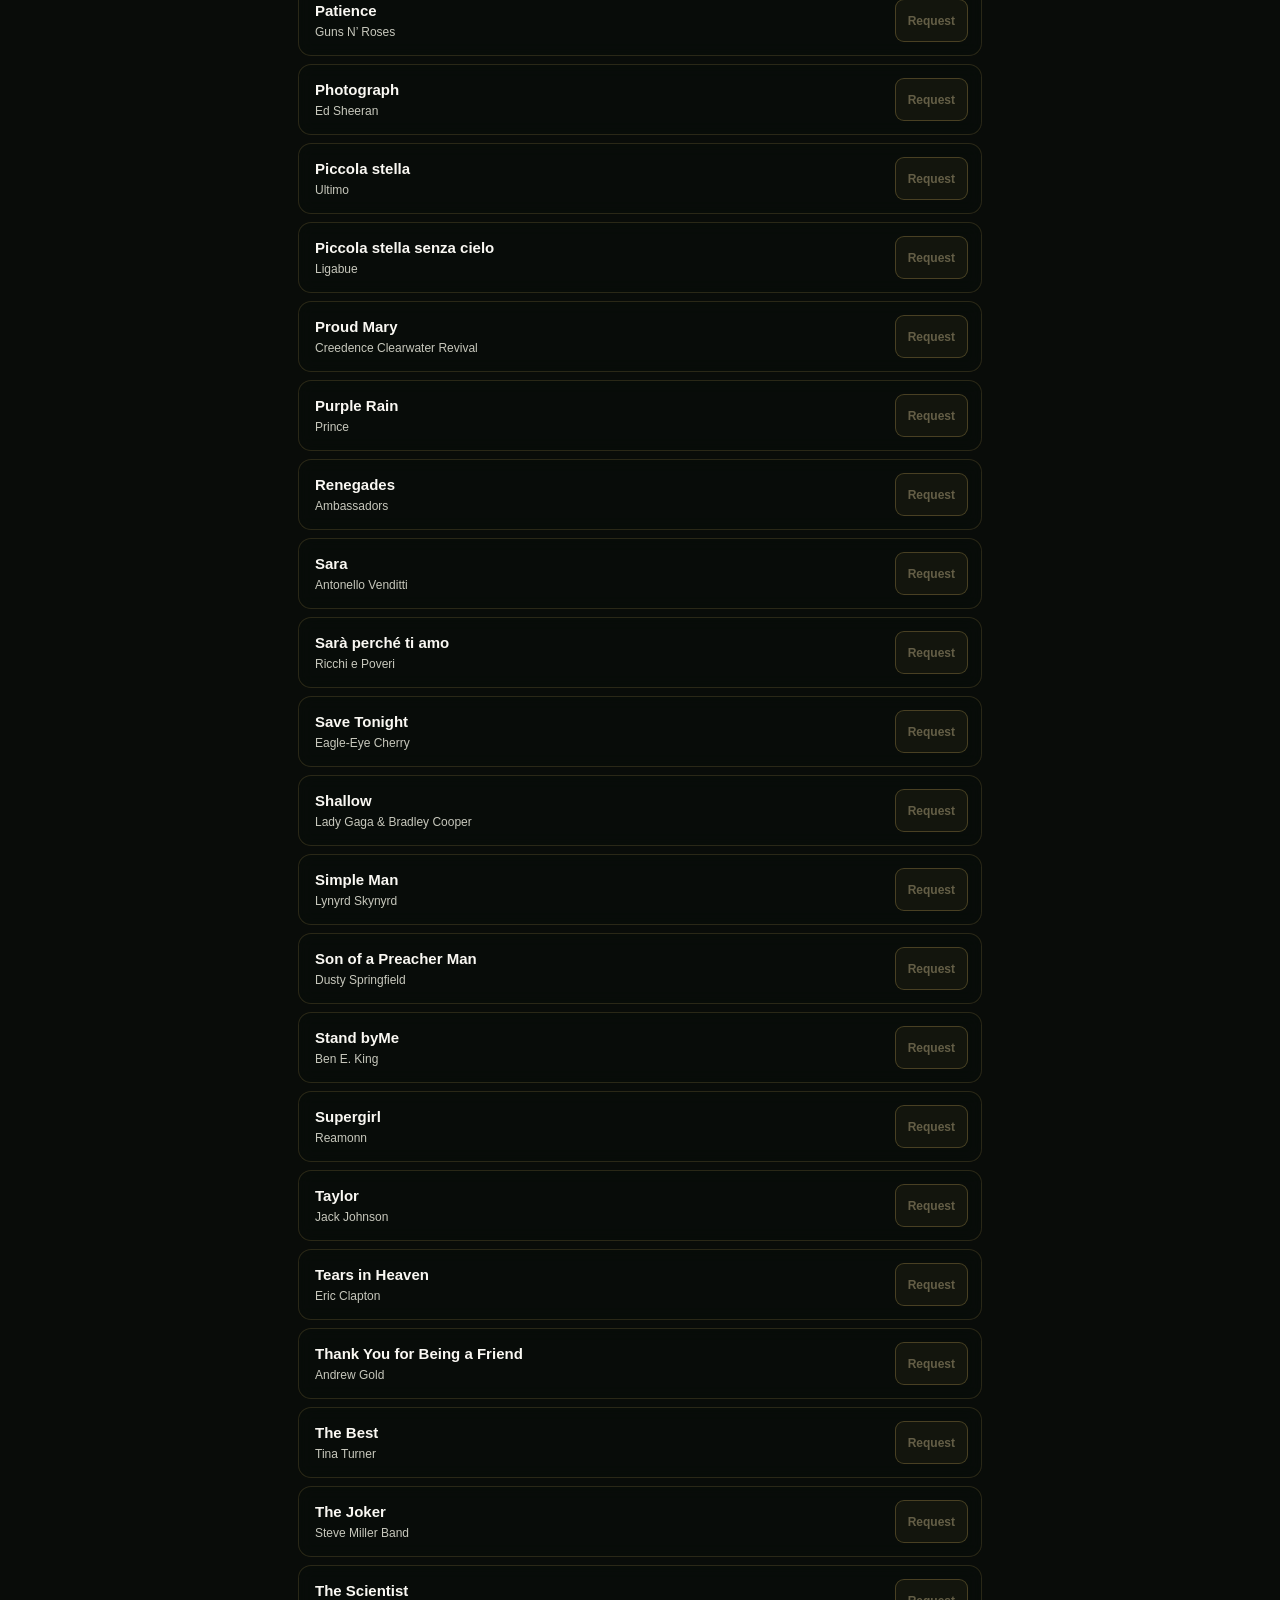
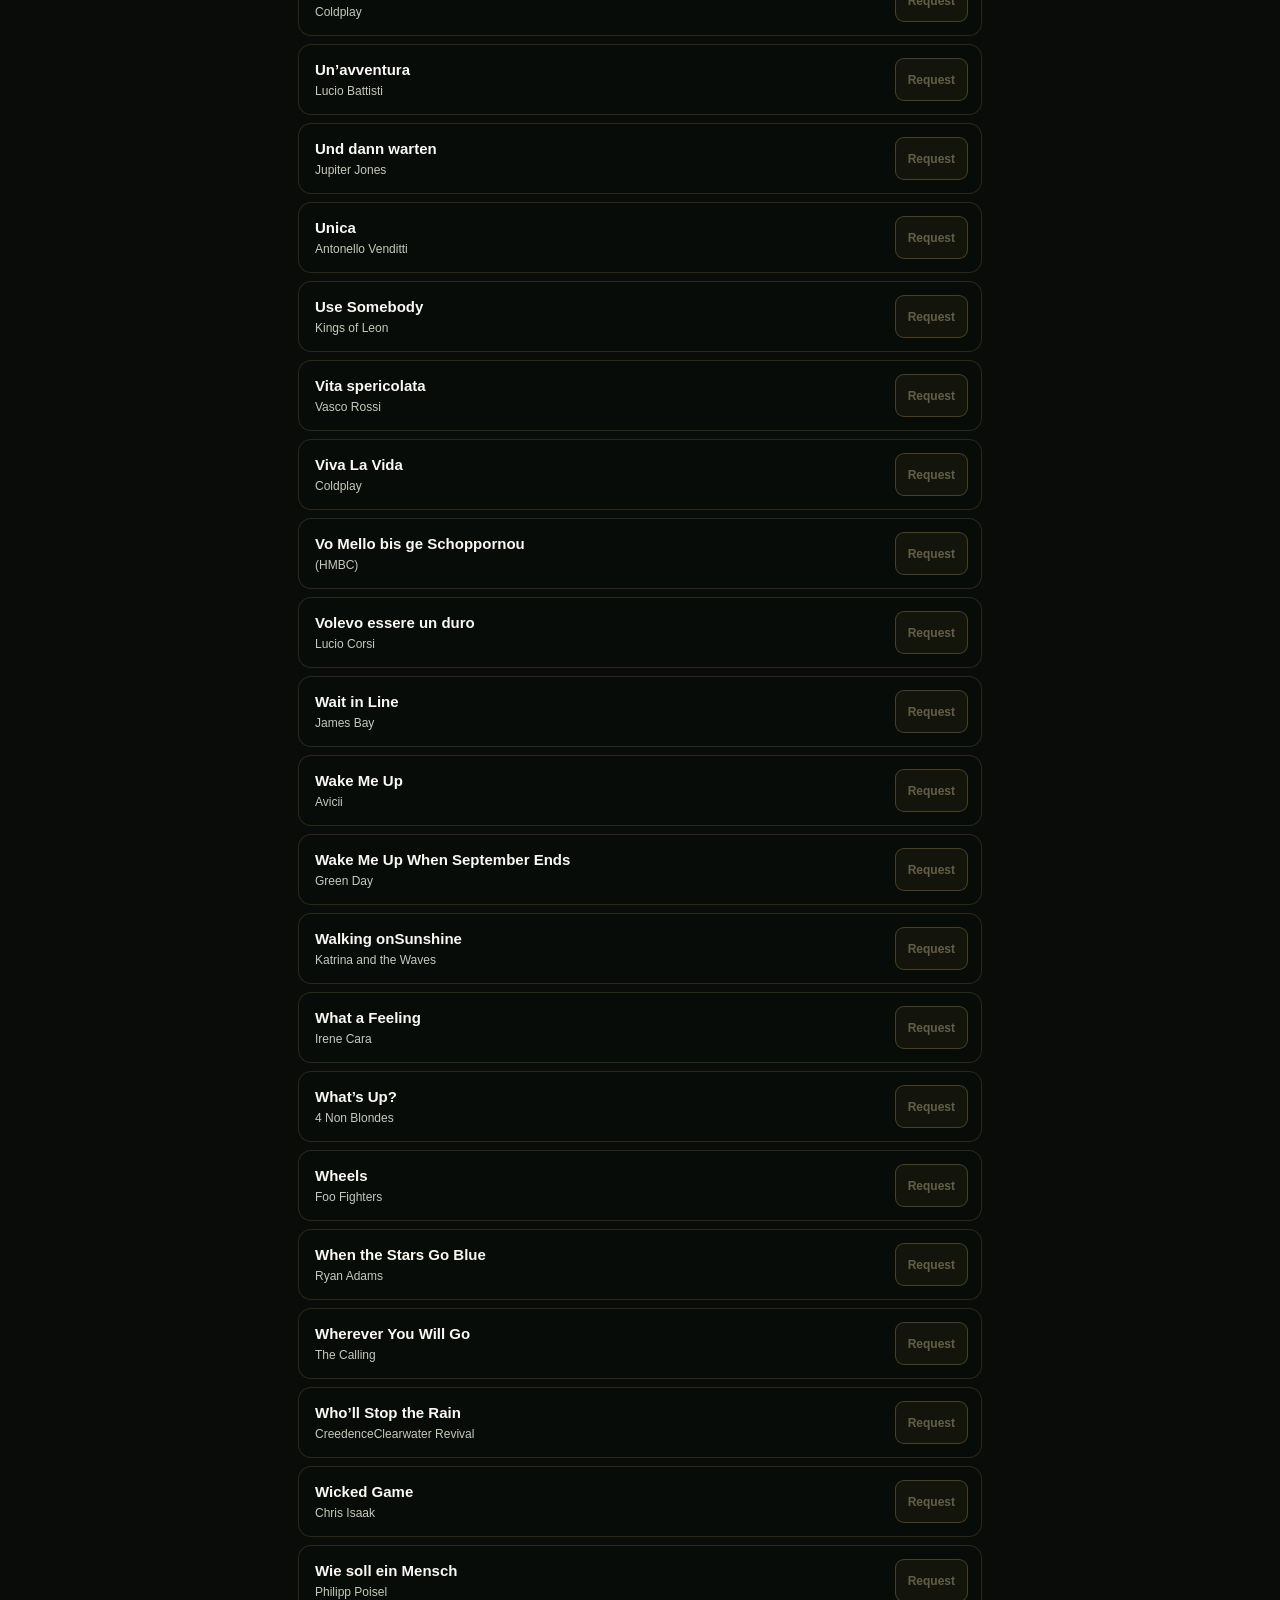
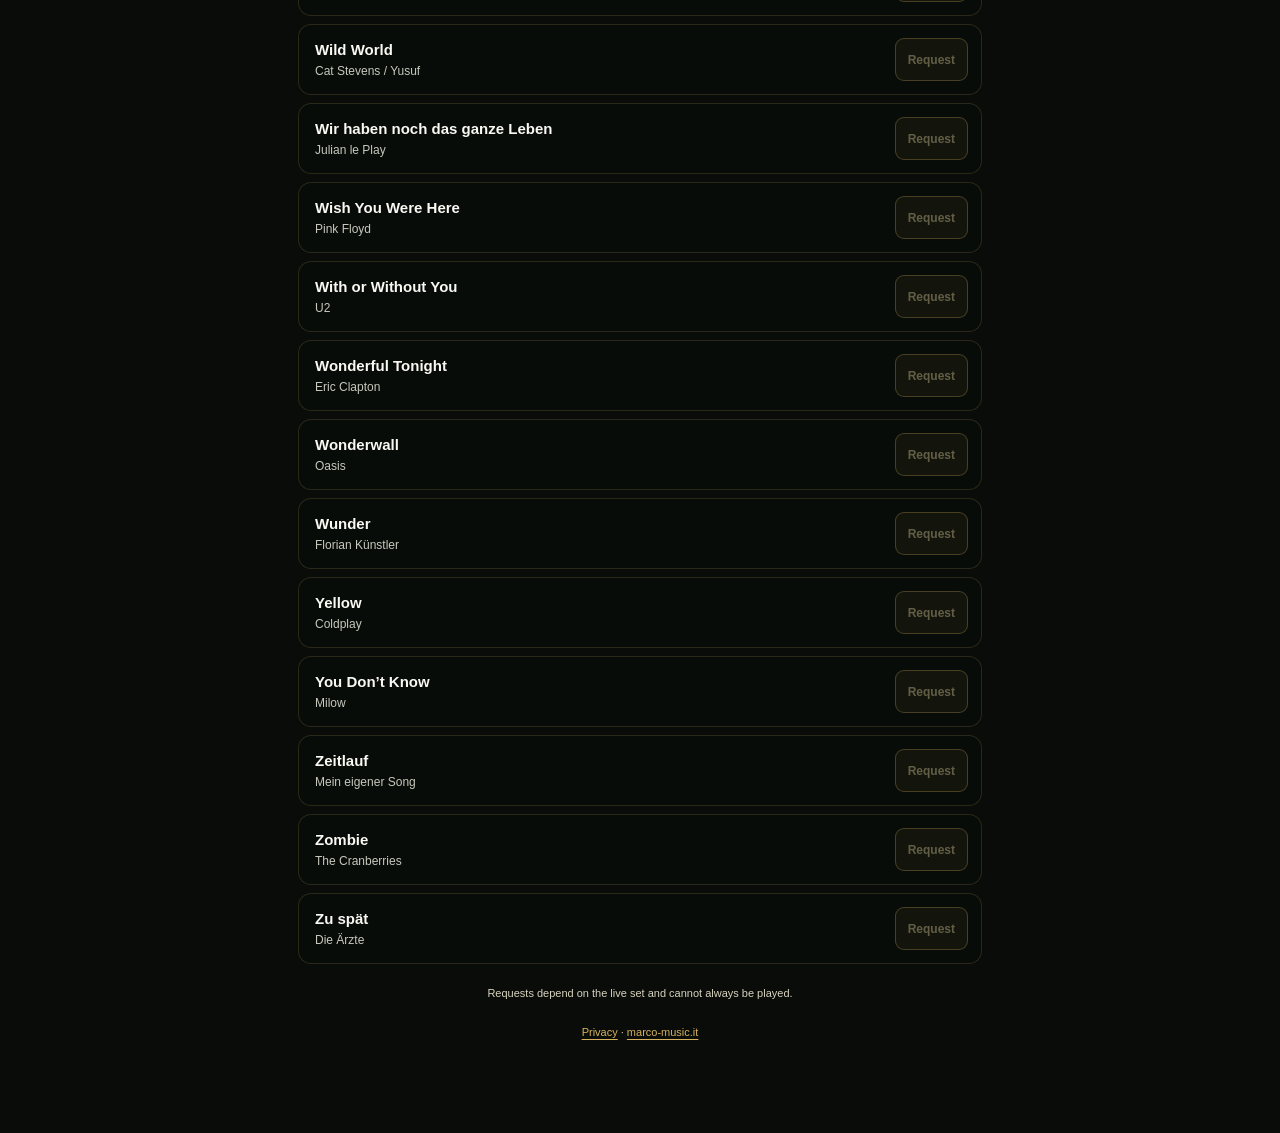
==== commit 5796e12c: "Add files via upload" ====
--- a/songrequest/index.html
+++ b/songrequest/index.html
@@ -6,7 +6,7 @@
   <meta name="description" content="Choose a song from Marco Vendramin's acoustic live music repertoire.">
   <title>Song Request · Marco Vendramin</title>
   <link rel="stylesheet" href="./styles.css?v=20261125-fix3">
-  <script defer src="./config.js?v=20261125-fix3"></script><script defer src="./app.js?v=20261125-fix3"></script>
+  <script defer src="./config.js?v=20261125-live1"></script><script defer src="./app.js?v=20261125-fix3"></script>
 </head>
 <body>
   <main class="shell">
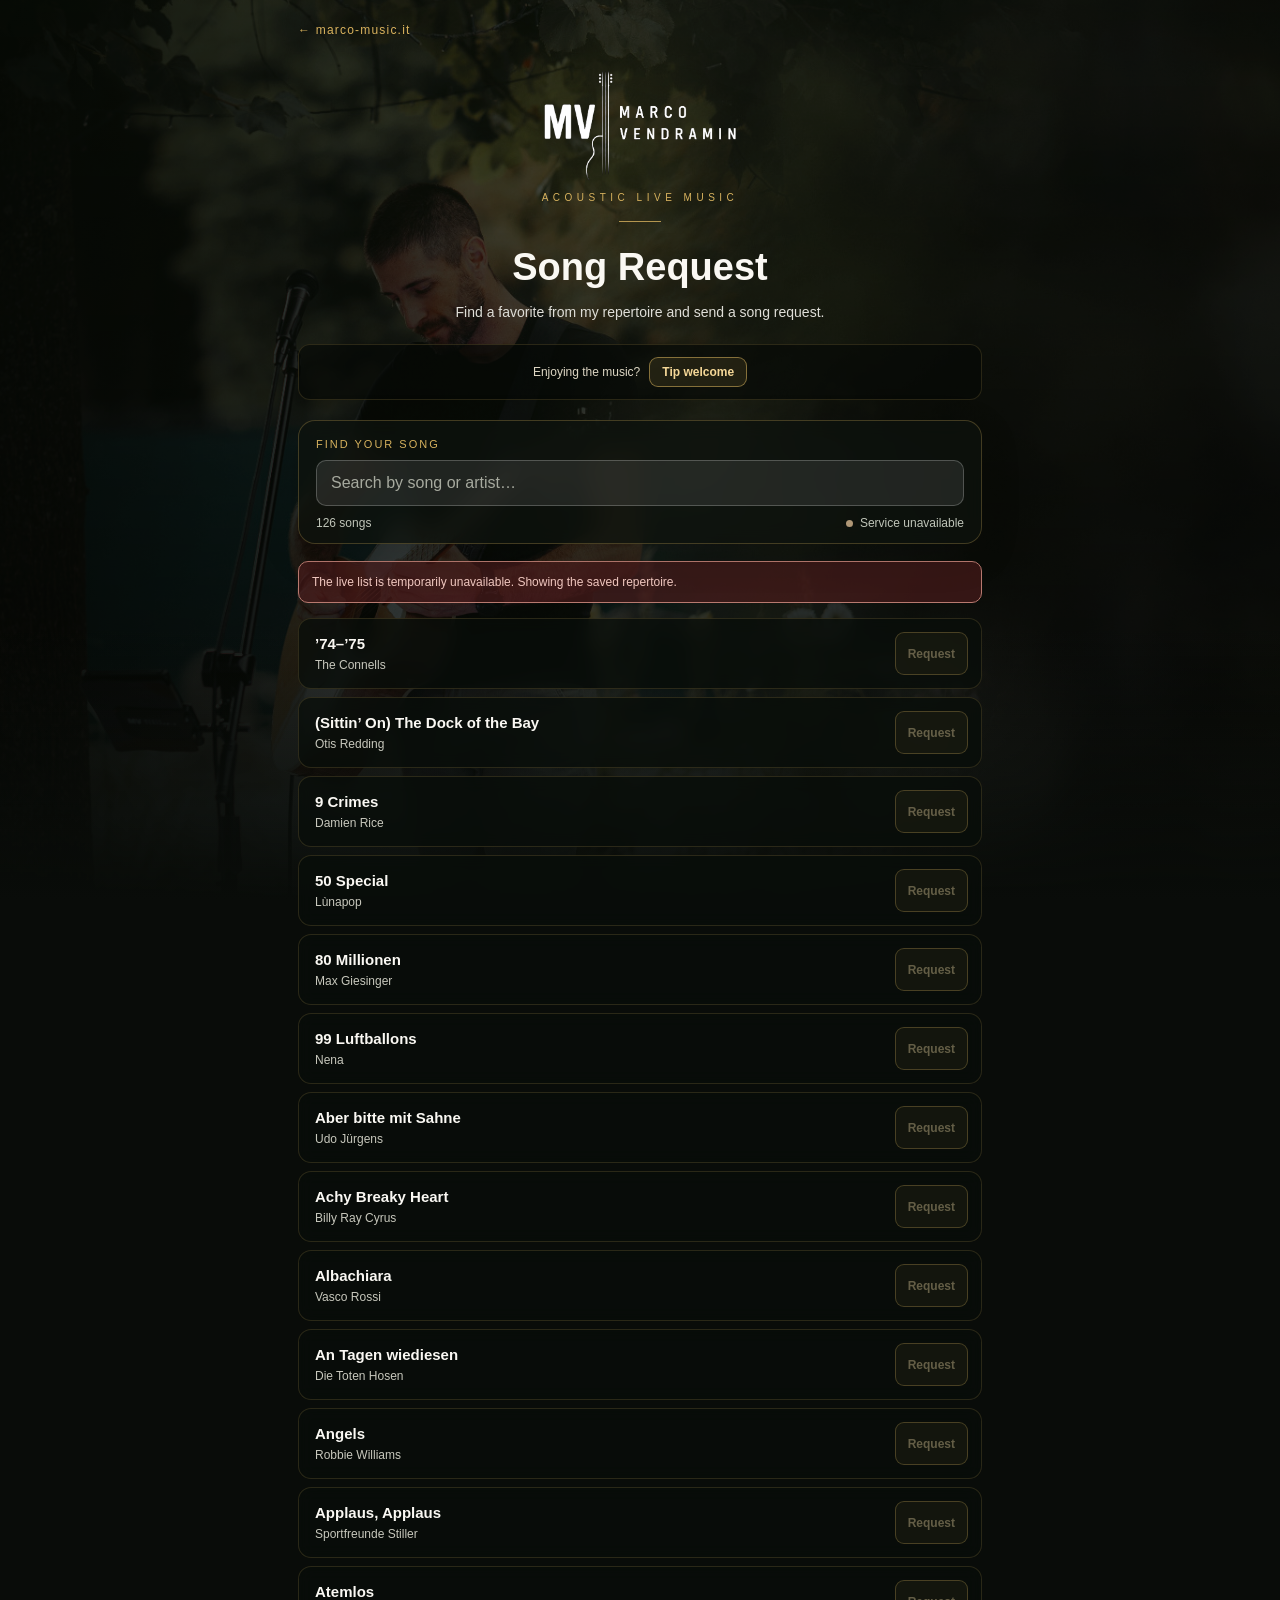
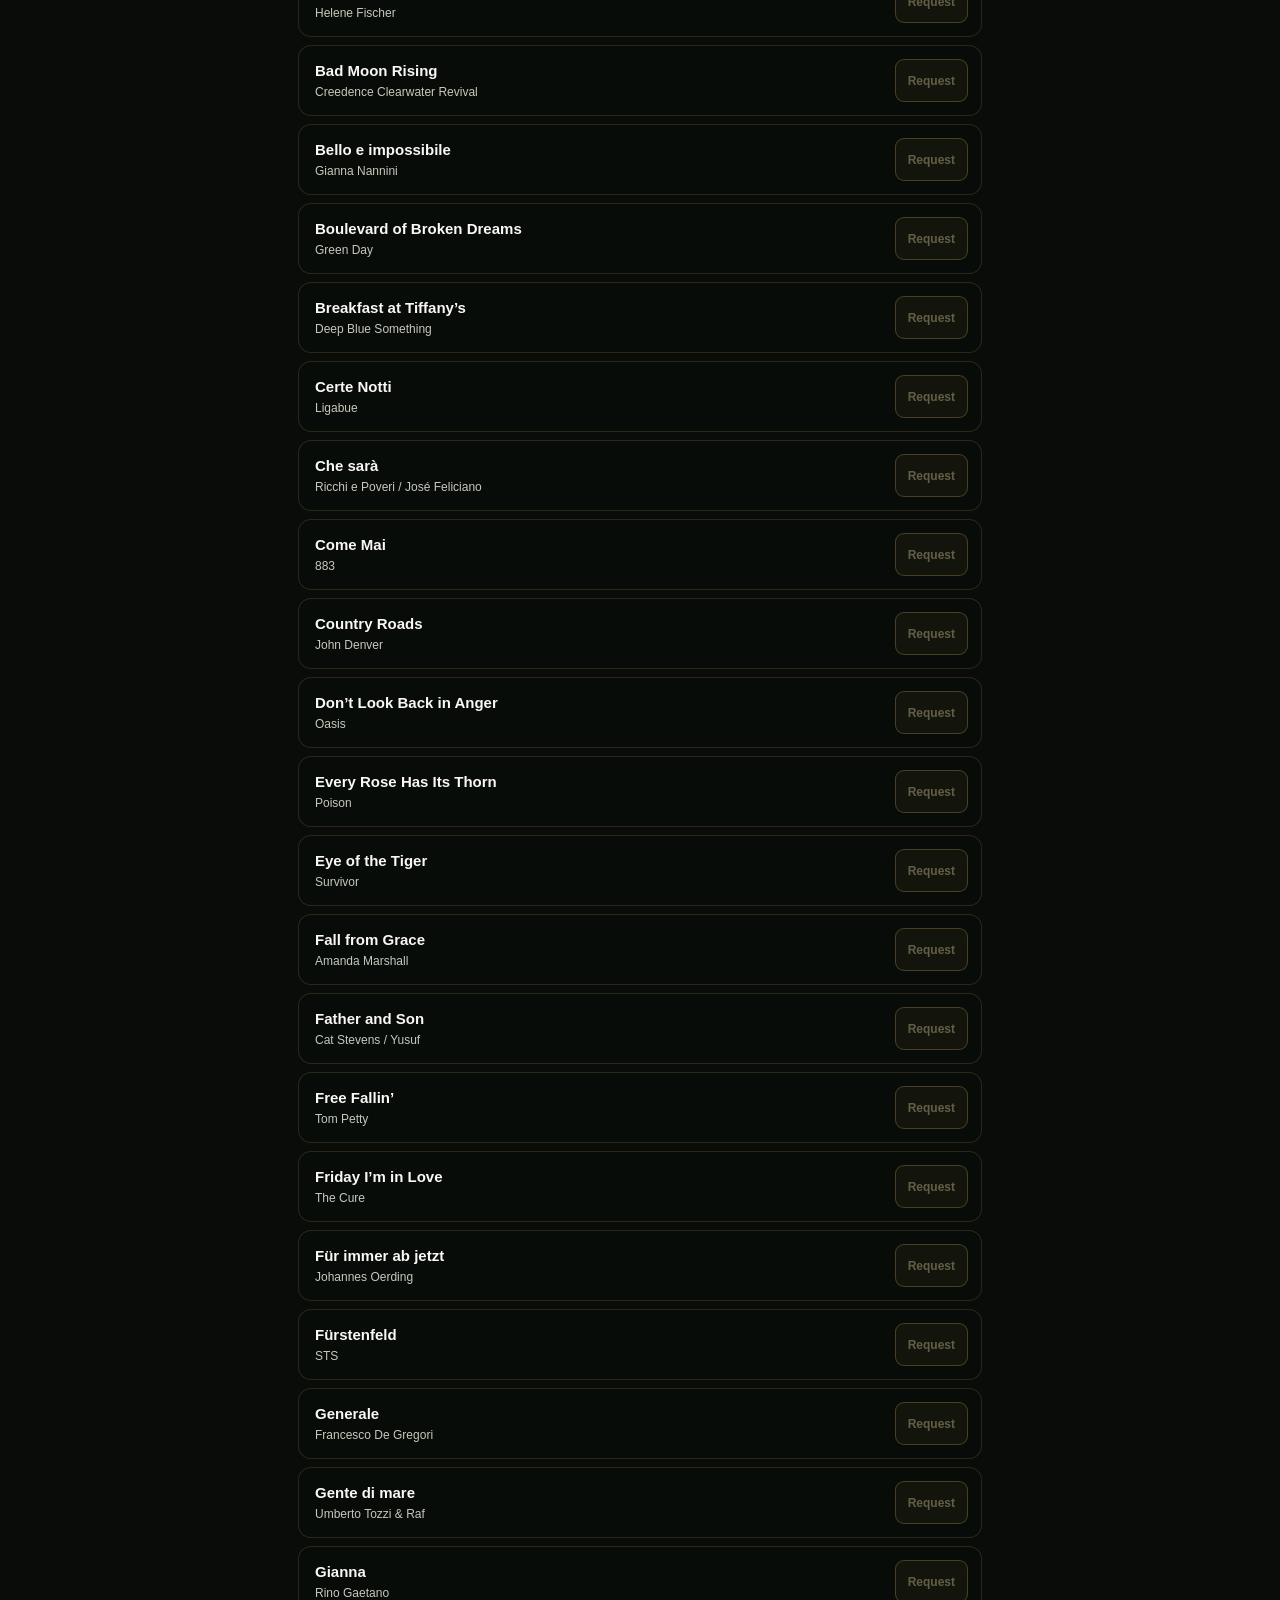
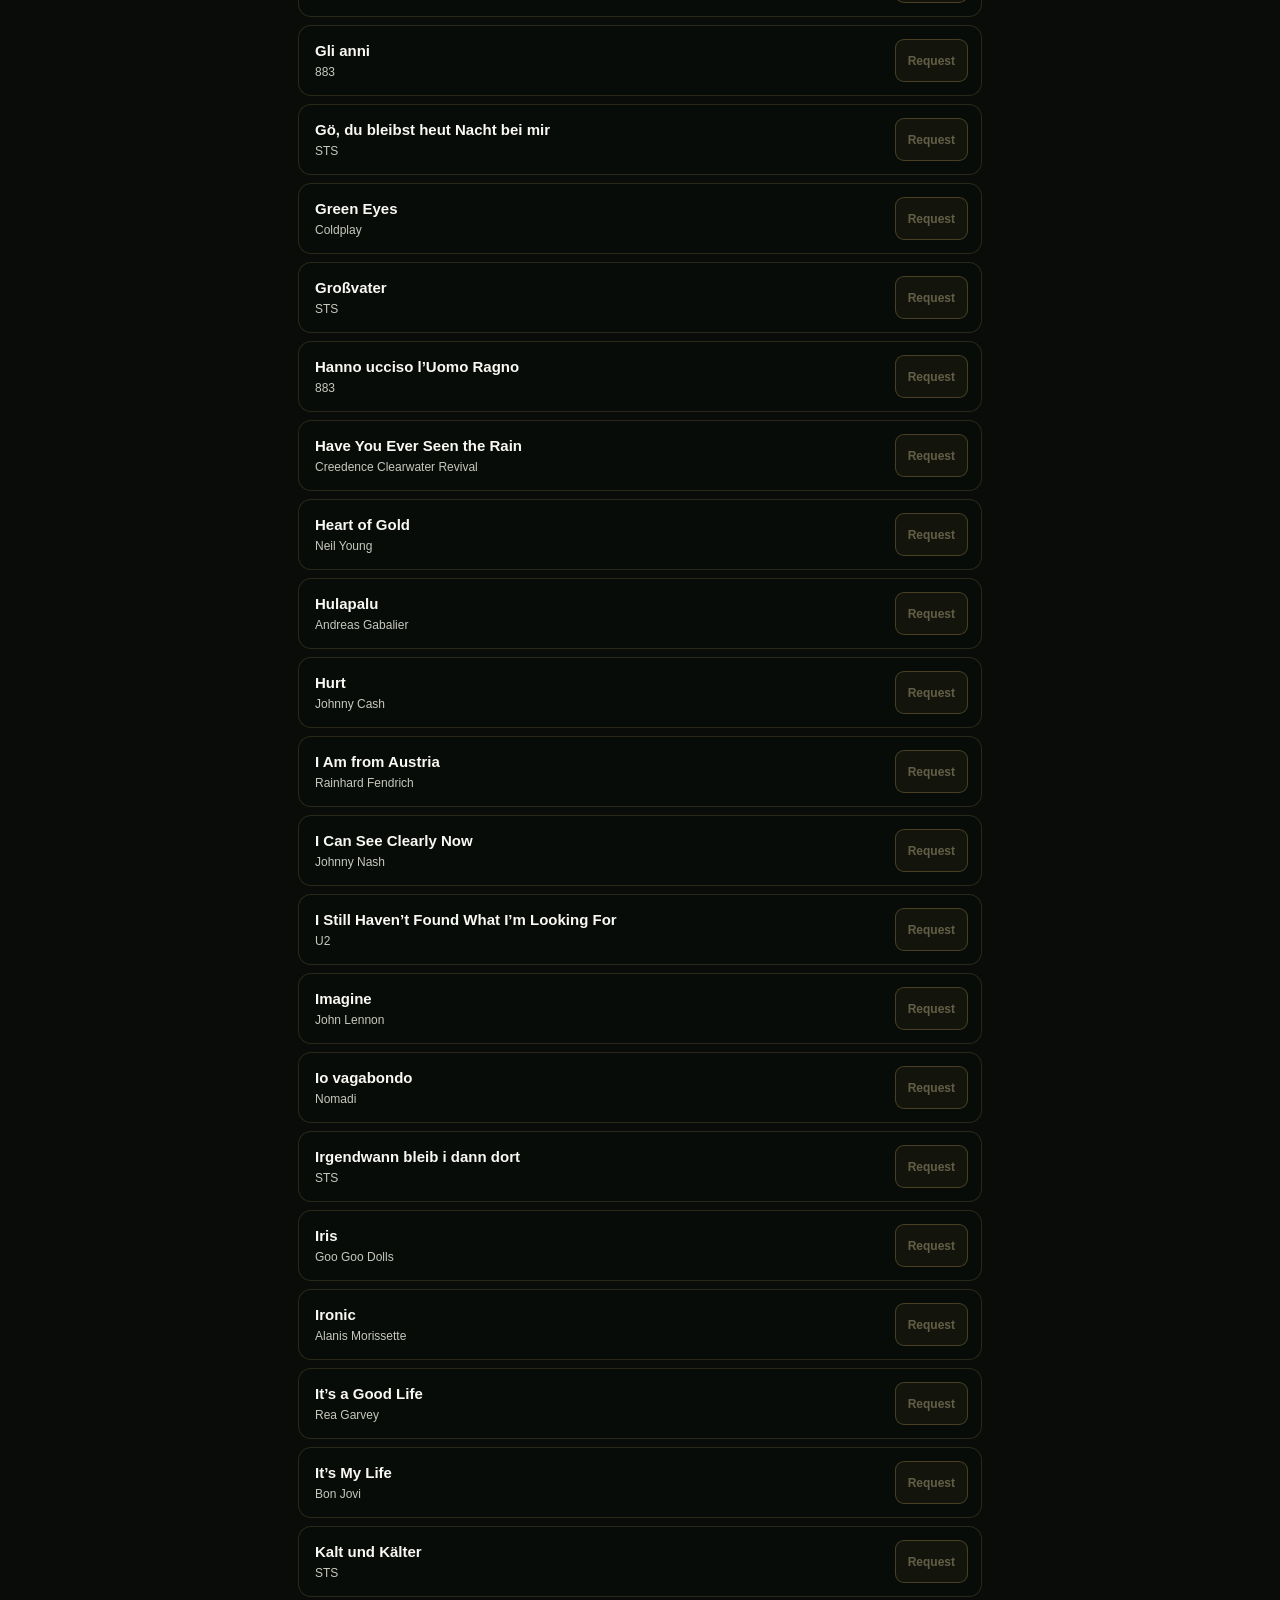
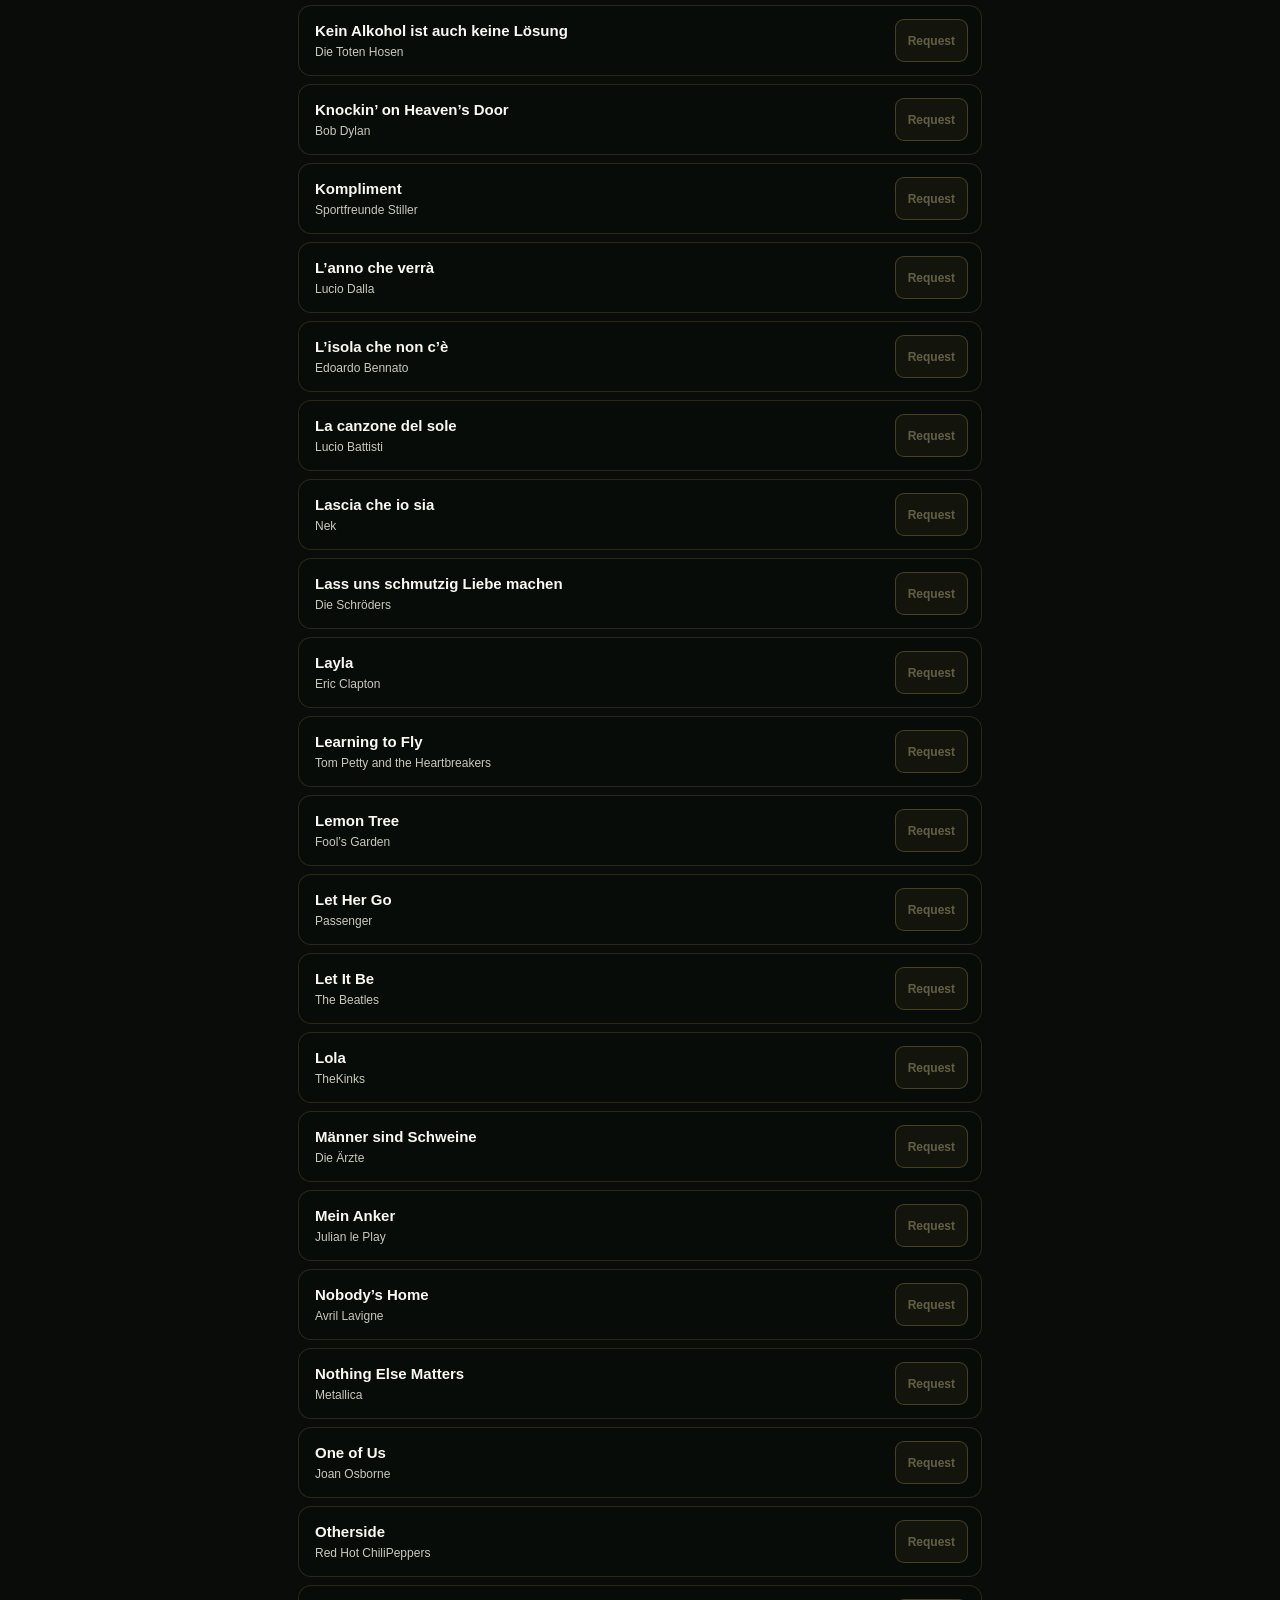
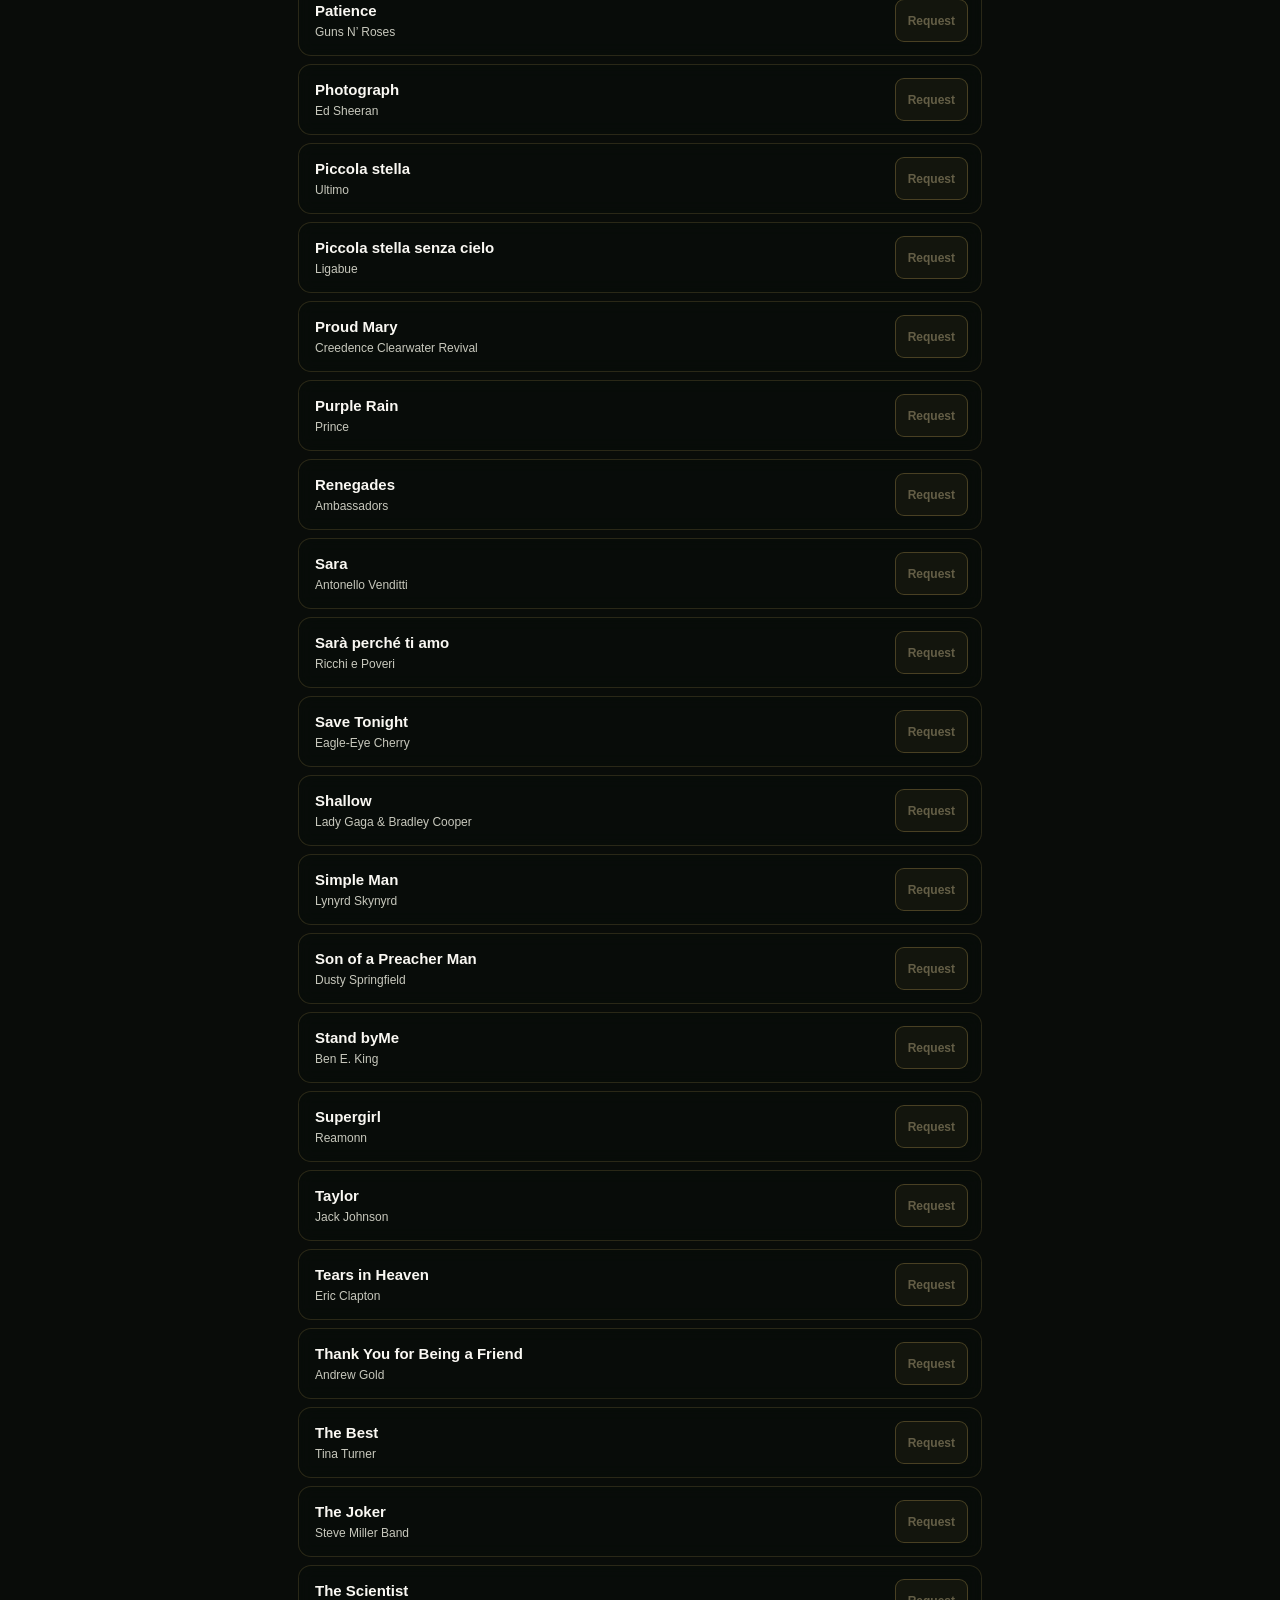
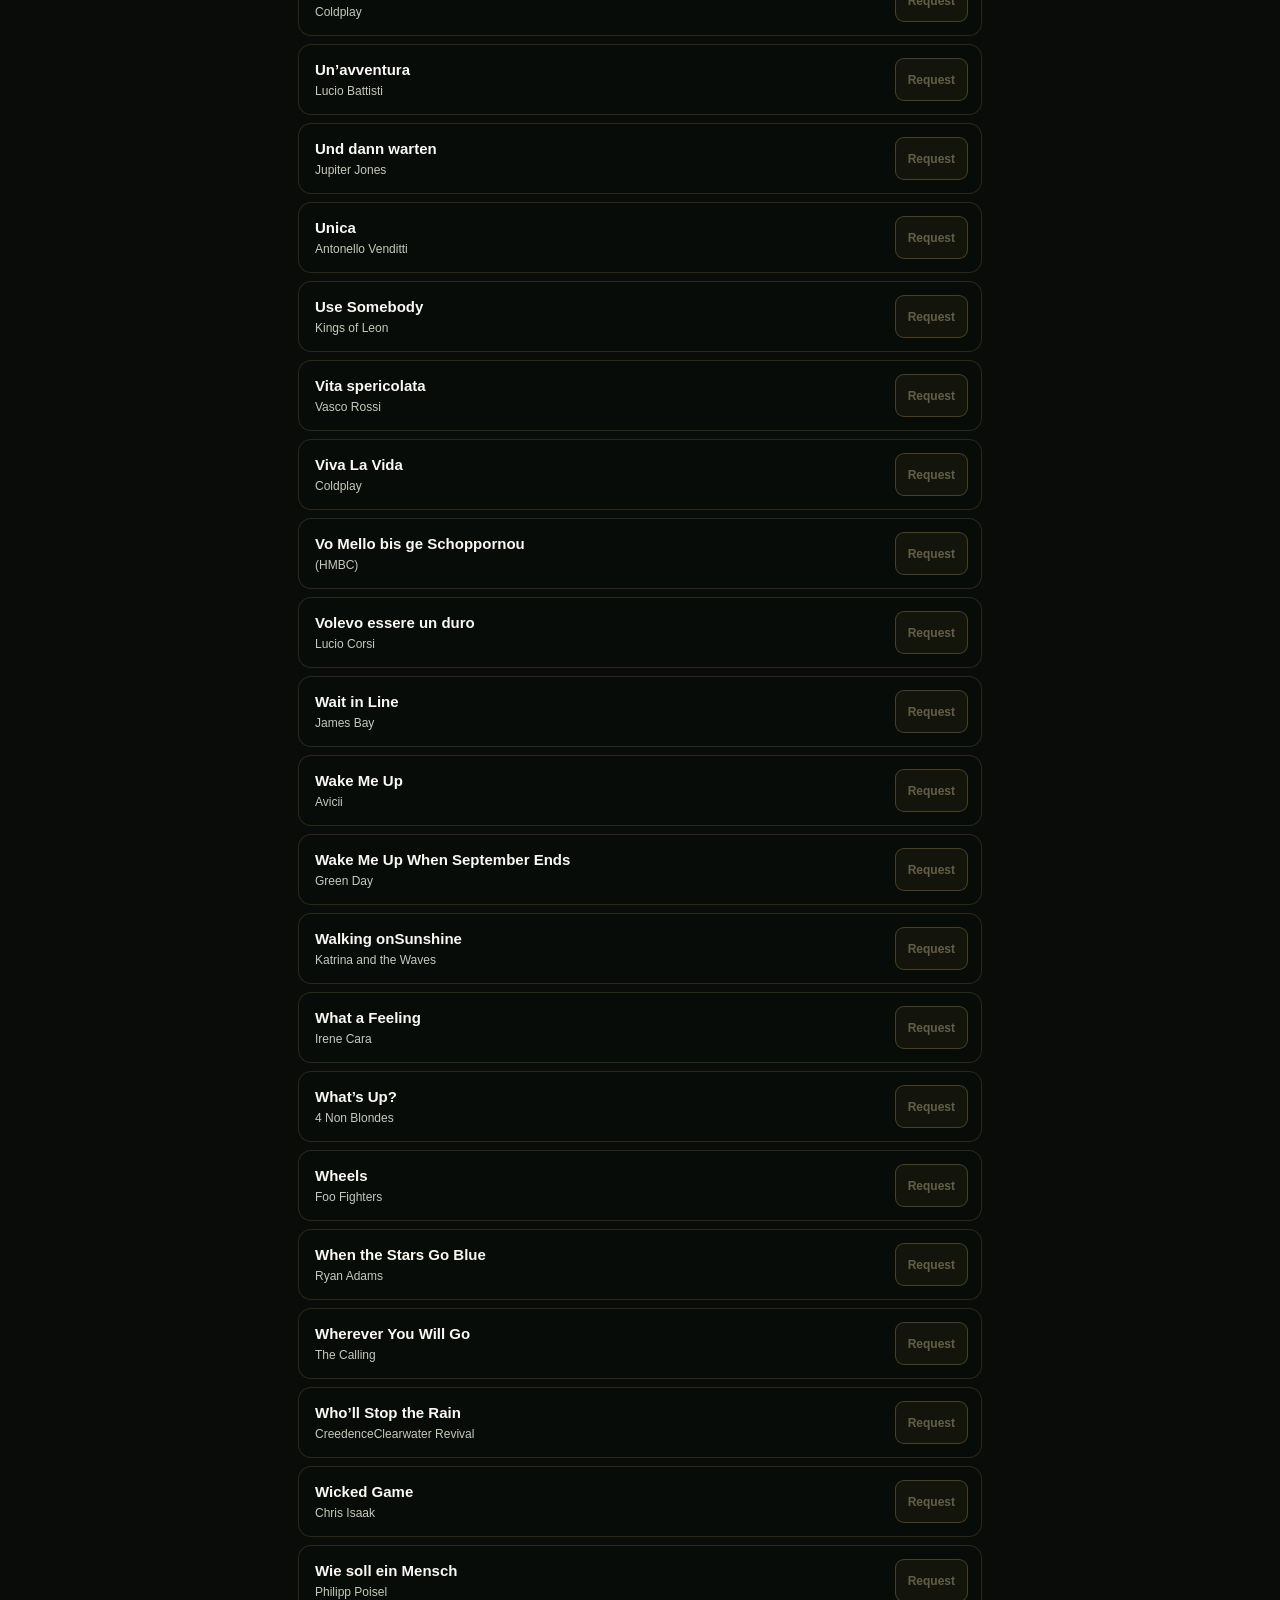
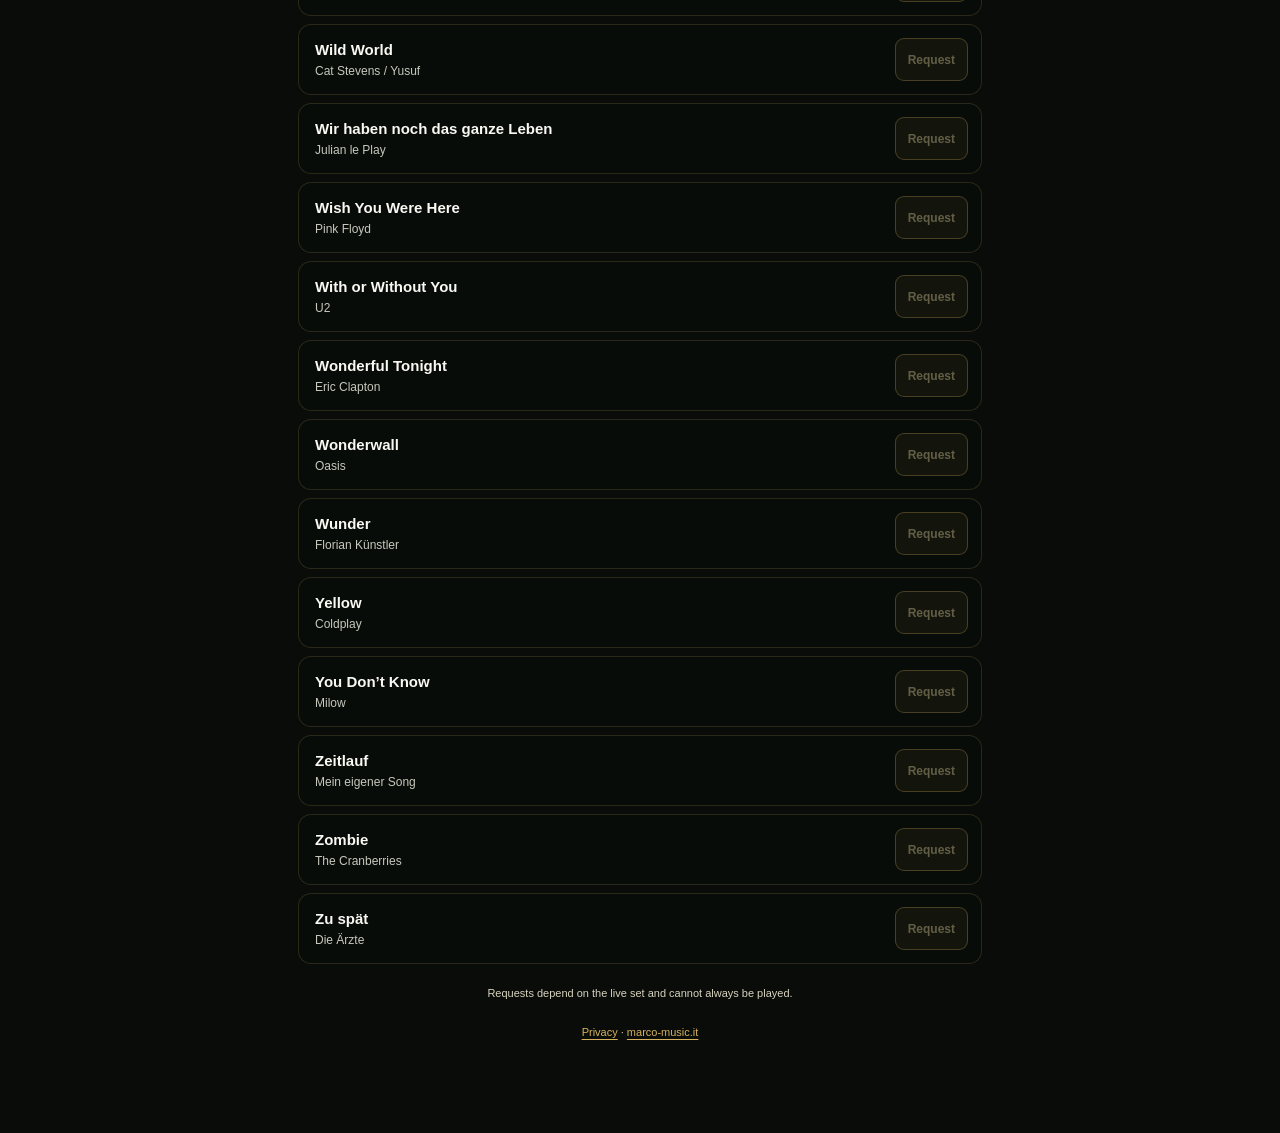
==== commit f7531668: "Add files via upload" ====
--- a/songrequest/index.html
+++ b/songrequest/index.html
@@ -6,7 +6,7 @@
   <meta name="description" content="Choose a song from Marco Vendramin's acoustic live music repertoire.">
   <title>Song Request · Marco Vendramin</title>
   <link rel="stylesheet" href="./styles.css?v=20261125-fix3">
-  <script defer src="./config.js?v=20261125-live1"></script><script defer src="./app.js?v=20261125-fix3"></script>
+  <script defer src="./config.js?v=20261125-live1"></script><script defer src="./app.js?v=20261126-mobile-id-fix1"></script>
 </head>
 <body>
   <main class="shell">
@@ -35,6 +35,8 @@
     <div class="modal-card">
       <h2 class="modal-title" id="modal-heading">Request this song?</h2>
       <div id="modal-song" class="modal-song"></div><div id="modal-artist" class="modal-artist"></div>
+      <p class="fineprint">One request every 10 minutes · Played songs available again after 30 minutes.</p>
+      <p class="notice error" id="modal-feedback" role="alert" hidden></p>
       <div class="modal-actions"><button class="action secondary" type="button" id="cancel">Cancel</button><button class="action primary" type="button" id="send">Send request</button></div>
     </div>
   </div>
